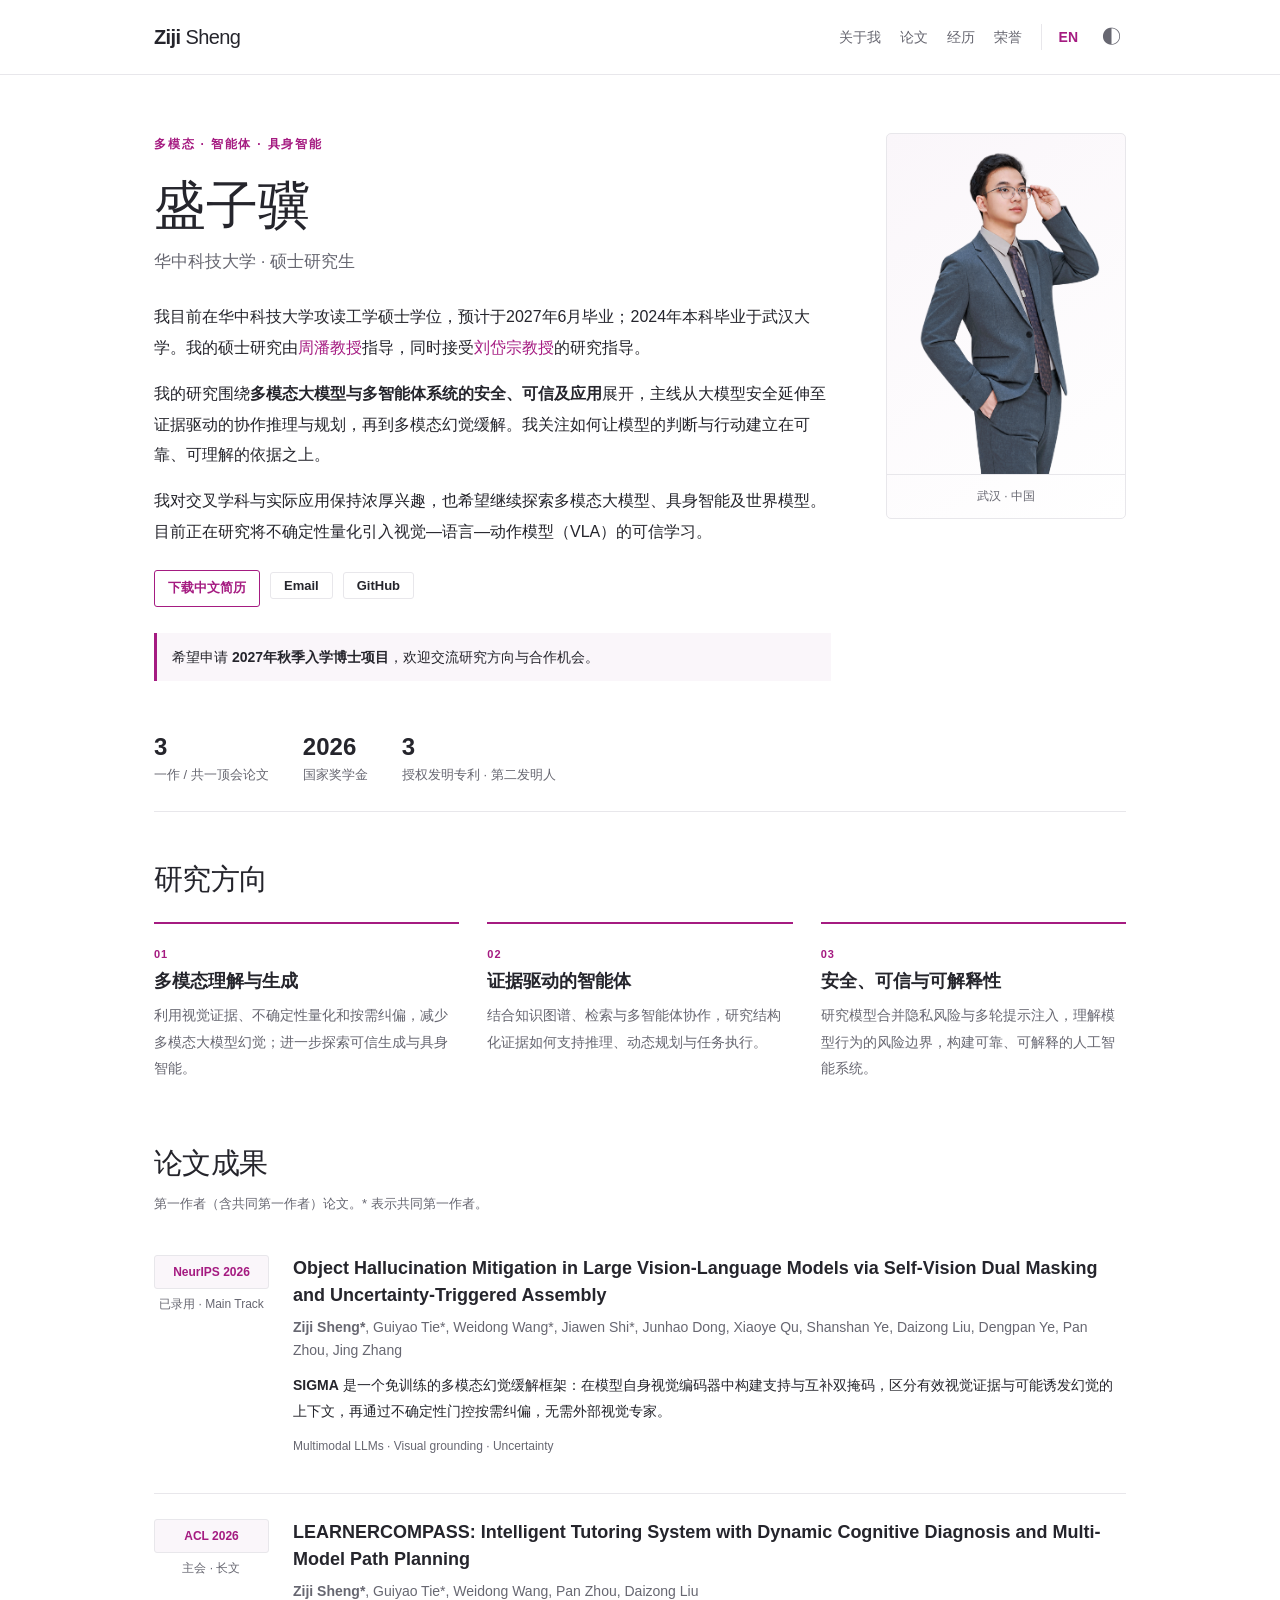
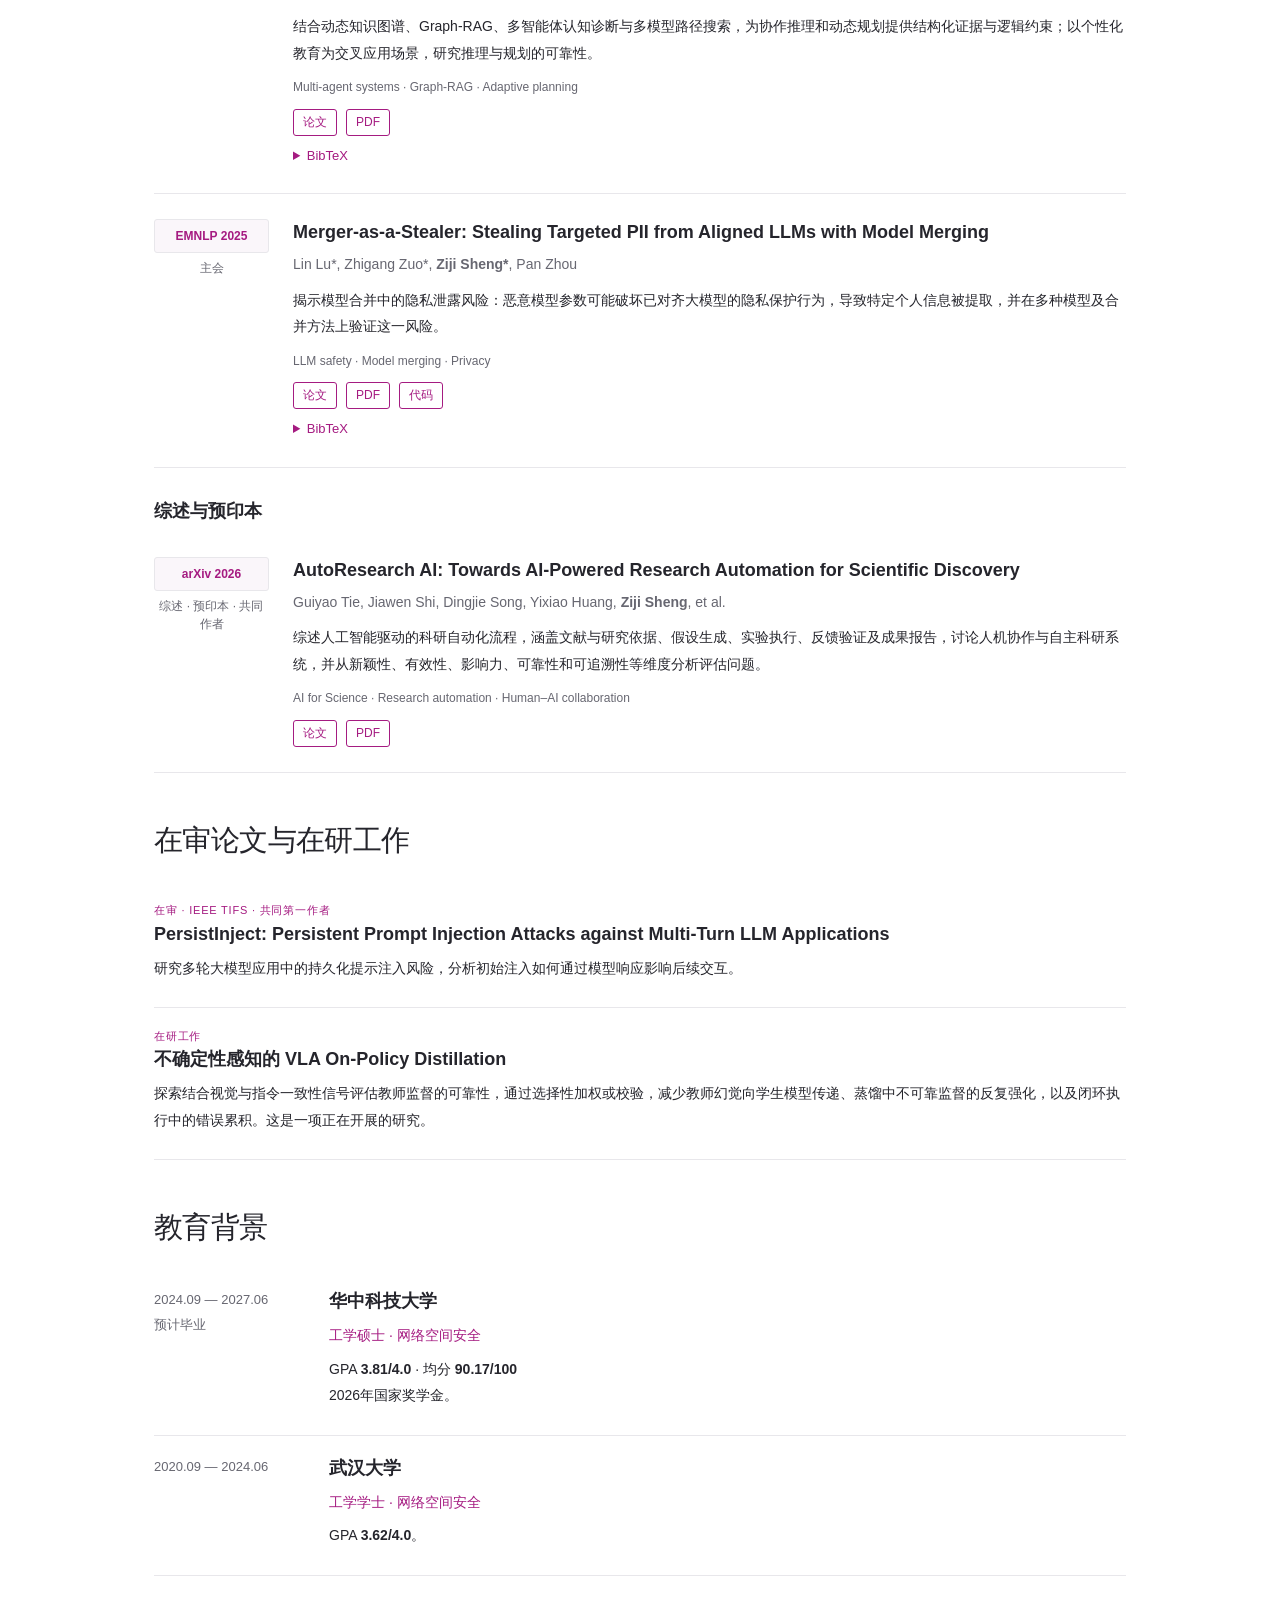
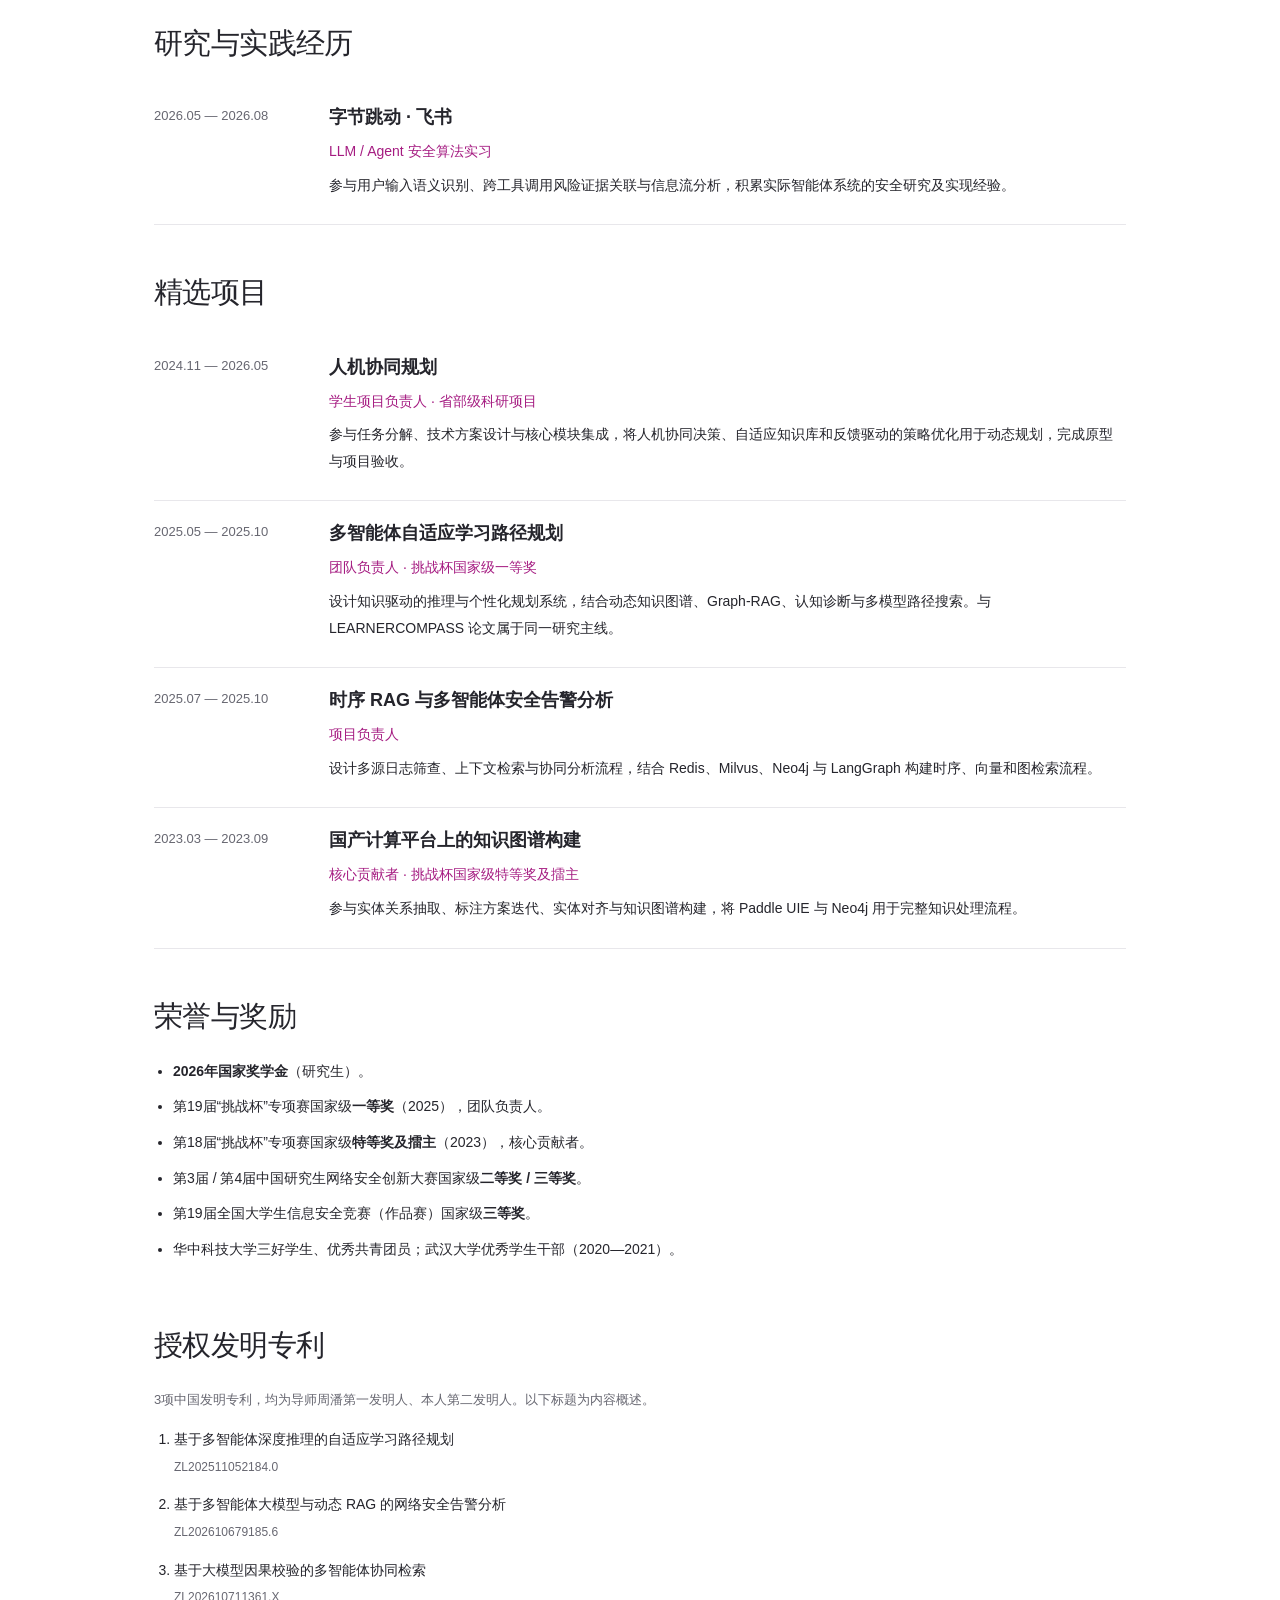
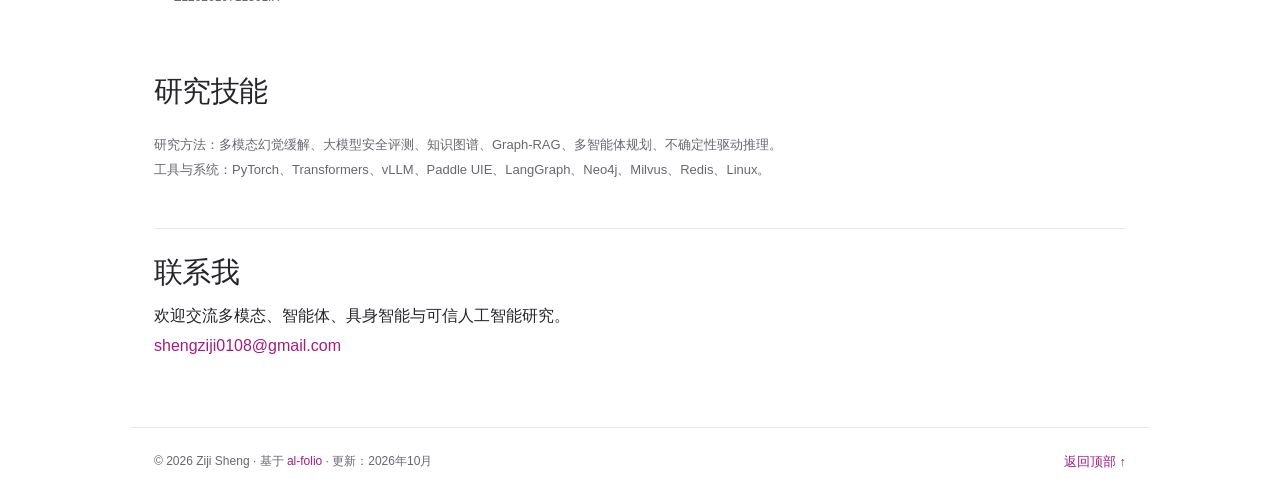
==== zh.html @ ada95ae8 "Publish bilingual academic website with CVs and research portfolio" ====
<!DOCTYPE html>
<html lang="zh-CN"><head><meta charset="utf-8"><meta name="viewport" content="width=device-width,initial-scale=1"><meta name="description" content="Ziji Sheng — multimodal AI, multi-agent systems, trustworthy AI, and embodied intelligence. HUST master’s student seeking Fall 2027 PhD opportunities."><meta name="theme-color" content="#a51b81"><title>盛子骥 | 学术主页</title><link rel="icon" href="favicon.svg" type="image/svg+xml"><link rel="stylesheet" href="site.css"></head><body class="zh"><header><nav aria-label="主导航"><a class="brand" href="#about"><strong>Ziji</strong> Sheng</a><div class="nav-links"><a href="#about">关于我</a><a href="#publications">论文</a><a href="#experience">经历</a><a href="#honors">荣誉</a><a class="language" href="index.html" lang="en">EN</a><button class="theme" type="button" aria-label="切换深浅主题" aria-pressed="false">◐</button></div></nav></header><main><section class="hero" id="about"><div><div class="eyebrow">多模态 · 智能体 · 具身智能</div><h1>盛子骥</h1><div class="subtitle">华中科技大学 · 硕士研究生</div><p>我目前在华中科技大学攻读工学硕士学位，预计于2027年6月毕业；2024年本科毕业于武汉大学。我的硕士研究由<a href="https://scholar.google.com/citations?user=cTpFPJgAAAAJ&amp;hl=en&amp;oi=ao">周潘教授</a>指导，同时接受<a href="https://scholar.google.com/citations?user=lUw7tVIAAAAJ&amp;hl=en&amp;oi=ao">刘岱宗教授</a>的研究指导。</p><p>我的研究围绕<strong>多模态大模型与多智能体系统的安全、可信及应用</strong>展开，主线从大模型安全延伸至证据驱动的协作推理与规划，再到多模态幻觉缓解。我关注如何让模型的判断与行动建立在可靠、可理解的依据之上。</p><p>我对交叉学科与实际应用保持浓厚兴趣，也希望继续探索多模态大模型、具身智能及世界模型。目前正在研究将不确定性量化引入视觉—语言—动作模型（VLA）的可信学习。</p><div class="actions"><a class="button primary" href="Ziji_Sheng_CV_Chinese.pdf" download>下载中文简历</a><a href="mailto:shengziji0108@gmail.com"><span class="button">Email</span></a><a href="https://github.com/sziji"><span class="button">GitHub</span></a></div><div class="availability">希望申请 <strong>2027年秋季入学博士项目</strong>，欢迎交流研究方向与合作机会。</div></div><figure class="portrait"><img src="portrait.png" alt="盛子骥个人照片" width="240" height="330"><figcaption>武汉 · 中国</figcaption></figure></section><div class="facts"><div class="fact"><b>3</b>一作 / 共一顶会论文</div><div class="fact"><b>2026</b>国家奖学金</div><div class="fact"><b>3</b>授权发明专利 · 第二发明人</div></div><section class="section" id="research"><h2>研究方向</h2><div class="research-grid"><article><span class="number">01</span><h3>多模态理解与生成</h3><p>利用视觉证据、不确定性量化和按需纠偏，减少多模态大模型幻觉；进一步探索可信生成与具身智能。</p></article><article><span class="number">02</span><h3>证据驱动的智能体</h3><p>结合知识图谱、检索与多智能体协作，研究结构化证据如何支持推理、动态规划与任务执行。</p></article><article><span class="number">03</span><h3>安全、可信与可解释性</h3><p>研究模型合并隐私风险与多轮提示注入，理解模型行为的风险边界，构建可靠、可解释的人工智能系统。</p></article></div></section><section class="section" id="publications"><h2>论文成果</h2><p class="papers-note">第一作者（含共同第一作者）论文。* 表示共同第一作者。</p><article class="paper"><div class="venue"><strong>NeurIPS 2026</strong><span>已录用 · Main Track</span></div><div><h3>Object Hallucination Mitigation in Large Vision-Language Models via Self-Vision Dual Masking and Uncertainty-Triggered Assembly</h3><p class="authors"><strong>Ziji Sheng*</strong>, Guiyao Tie*, Weidong Wang*, Jiawen Shi*, Junhao Dong, Xiaoye Qu, Shanshan Ye, Daizong Liu, Dengpan Ye, Pan Zhou, Jing Zhang</p><p><strong>SIGMA</strong> 是一个免训练的多模态幻觉缓解框架：在模型自身视觉编码器中构建支持与互补双掩码，区分有效视觉证据与可能诱发幻觉的上下文，再通过不确定性门控按需纠偏，无需外部视觉专家。</p><div class="tags">Multimodal LLMs · Visual grounding · Uncertainty</div><div class="paper-links"></div></div></article><article class="paper"><div class="venue"><strong>ACL 2026</strong><span>主会 · 长文</span></div><div><h3>LEARNERCOMPASS: Intelligent Tutoring System with Dynamic Cognitive Diagnosis and Multi-Model Path Planning</h3><p class="authors"><strong>Ziji Sheng*</strong>, Guiyao Tie*, Weidong Wang, Pan Zhou, Daizong Liu</p><p>结合动态知识图谱、Graph-RAG、多智能体认知诊断与多模型路径搜索，为协作推理和动态规划提供结构化证据与逻辑约束；以个性化教育为交叉应用场景，研究推理与规划的可靠性。</p><div class="tags">Multi-agent systems · Graph-RAG · Adaptive planning</div><div class="paper-links"><a href="https://aclanthology.org/2026.acl-long.408/">论文</a><a href="https://aclanthology.org/2026.acl-long.408.pdf">PDF</a></div><details><summary>BibTeX</summary><pre style="white-space:pre-wrap;overflow-wrap:anywhere">@inproceedings{sheng2026learnercompass,
  title={LEARNERCOMPASS: Intelligent Tutoring System with Dynamic Cognitive Diagnosis and Multi-Model Path Planning},
  author={Sheng, Ziji and Tie, Guiyao and Wang, Weidong and Zhou, Pan and Liu, Daizong},
  booktitle={Proceedings of the 64th Annual Meeting of the Association for Computational Linguistics (Volume 1: Long Papers)},
  pages={9016--9042},
  year={2026},
  url={https://aclanthology.org/2026.acl-long.408/}
}</pre></details></div></article><article class="paper"><div class="venue"><strong>EMNLP 2025</strong><span>主会</span></div><div><h3>Merger-as-a-Stealer: Stealing Targeted PII from Aligned LLMs with Model Merging</h3><p class="authors">Lin Lu*, Zhigang Zuo*, <strong>Ziji Sheng*</strong>, Pan Zhou</p><p>揭示模型合并中的隐私泄露风险：恶意模型参数可能破坏已对齐大模型的隐私保护行为，导致特定个人信息被提取，并在多种模型及合并方法上验证这一风险。</p><div class="tags">LLM safety · Model merging · Privacy</div><div class="paper-links"><a href="https://aclanthology.org/2025.emnlp-main.295/">论文</a><a href="https://aclanthology.org/2025.emnlp-main.295.pdf">PDF</a><a href="https://github.com/sziji/Merger-as-a-Stealer">代码</a></div><details><summary>BibTeX</summary><pre style="white-space:pre-wrap;overflow-wrap:anywhere">@inproceedings{lu2025merger,
  title={Merger-as-a-Stealer: Stealing Targeted PII from Aligned LLMs with Model Merging},
  author={Lu, Lin and Zuo, Zhigang and Sheng, Ziji and Zhou, Pan},
  booktitle={Proceedings of the 2025 Conference on Empirical Methods in Natural Language Processing},
  pages={5806--5825},
  year={2025},
  url={https://aclanthology.org/2025.emnlp-main.295/}
}</pre></details></div></article><h3 style="margin-top:30px">综述与预印本</h3><article class="paper"><div class="venue"><strong>arXiv 2026</strong><span>综述 · 预印本 · 共同作者</span></div><div><h3>AutoResearch AI: Towards AI-Powered Research Automation for Scientific Discovery</h3><p class="authors">Guiyao Tie, Jiawen Shi, Dingjie Song, Yixiao Huang, <strong>Ziji Sheng</strong>, et al.</p><p>综述人工智能驱动的科研自动化流程，涵盖文献与研究依据、假设生成、实验执行、反馈验证及成果报告，讨论人机协作与自主科研系统，并从新颖性、有效性、影响力、可靠性和可追溯性等维度分析评估问题。</p><div class="tags">AI for Science · Research automation · Human–AI collaboration</div><div class="paper-links"><a href="https://arxiv.org/abs/2605.23204">论文</a><a href="https://arxiv.org/pdf/2605.23204">PDF</a></div></div></article></section><section class="section" id="ongoing"><h2>在审论文与在研工作</h2><article class="work"><div class="status">在审 · IEEE TIFS · 共同第一作者</div><h3>PersistInject: Persistent Prompt Injection Attacks against Multi-Turn LLM Applications</h3><p>研究多轮大模型应用中的持久化提示注入风险，分析初始注入如何通过模型响应影响后续交互。</p></article><article class="work"><div class="status">在研工作</div><h3>不确定性感知的 VLA On-Policy Distillation</h3><p>探索结合视觉与指令一致性信号评估教师监督的可靠性，通过选择性加权或校验，减少教师幻觉向学生模型传递、蒸馏中不可靠监督的反复强化，以及闭环执行中的错误累积。这是一项正在开展的研究。</p></article></section><section class="section" id="education"><h2>教育背景</h2><article class="row"><div class="date">2024.09 — 2027.06<br>预计毕业</div><div><h3>华中科技大学</h3><p class="role">工学硕士 · 网络空间安全</p><p>GPA <strong>3.81/4.0</strong> · 均分 <strong>90.17/100</strong><br>2026年国家奖学金。</p></div></article><article class="row"><div class="date">2020.09 — 2024.06</div><div><h3>武汉大学</h3><p class="role">工学学士 · 网络空间安全</p><p>GPA <strong>3.62/4.0</strong>。</p></div></article></section><section class="section" id="experience"><h2>研究与实践经历</h2><article class="row"><div class="date">2026.05 — 2026.08</div><div><h3>字节跳动 · 飞书</h3><p class="role">LLM / Agent 安全算法实习</p><p>参与用户输入语义识别、跨工具调用风险证据关联与信息流分析，积累实际智能体系统的安全研究及实现经验。</p></div></article></section><section class="section" id="projects"><h2>精选项目</h2><article class="row"><div class="date">2024.11 — 2026.05</div><div><h3>人机协同规划</h3><p class="role">学生项目负责人 · 省部级科研项目</p><p>参与任务分解、技术方案设计与核心模块集成，将人机协同决策、自适应知识库和反馈驱动的策略优化用于动态规划，完成原型与项目验收。</p></div></article><article class="row"><div class="date">2025.05 — 2025.10</div><div><h3>多智能体自适应学习路径规划</h3><p class="role">团队负责人 · 挑战杯国家级一等奖</p><p>设计知识驱动的推理与个性化规划系统，结合动态知识图谱、Graph-RAG、认知诊断与多模型路径搜索。与 LEARNERCOMPASS 论文属于同一研究主线。</p></div></article><article class="row"><div class="date">2025.07 — 2025.10</div><div><h3>时序 RAG 与多智能体安全告警分析</h3><p class="role">项目负责人</p><p>设计多源日志筛查、上下文检索与协同分析流程，结合 Redis、Milvus、Neo4j 与 LangGraph 构建时序、向量和图检索流程。</p></div></article><article class="row"><div class="date">2023.03 — 2023.09</div><div><h3>国产计算平台上的知识图谱构建</h3><p class="role">核心贡献者 · 挑战杯国家级特等奖及擂主</p><p>参与实体关系抽取、标注方案迭代、实体对齐与知识图谱构建，将 Paddle UIE 与 Neo4j 用于完整知识处理流程。</p></div></article></section><section class="section" id="honors"><h2>荣誉与奖励</h2><ul class="honors"><li><strong>2026年国家奖学金</strong>（研究生）。</li><li>第19届“挑战杯”专项赛国家级<strong>一等奖</strong>（2025），团队负责人。</li><li>第18届“挑战杯”专项赛国家级<strong>特等奖及擂主</strong>（2023），核心贡献者。</li><li>第3届 / 第4届中国研究生网络安全创新大赛国家级<strong>二等奖 / 三等奖</strong>。</li><li>第19届全国大学生信息安全竞赛（作品赛）国家级<strong>三等奖</strong>。</li><li>华中科技大学三好学生、优秀共青团员；武汉大学优秀学生干部（2020—2021）。</li></ul></section><section class="section" id="patents"><h2>授权发明专利</h2><p class="small">3项中国发明专利，均为导师周潘第一发明人、本人第二发明人。以下标题为内容概述。</p><ol class="patents"><li>基于多智能体深度推理的自适应学习路径规划<br><code>ZL202511052184.0</code></li><li>基于多智能体大模型与动态 RAG 的网络安全告警分析<br><code>ZL202610679185.6</code></li><li>基于大模型因果校验的多智能体协同检索<br><code>ZL202610711361.X</code></li></ol></section><section class="section" id="skills"><h2>研究技能</h2><p class="small">研究方法：多模态幻觉缓解、大模型安全评测、知识图谱、Graph-RAG、多智能体规划、不确定性驱动推理。<br>工具与系统：PyTorch、Transformers、vLLM、Paddle UIE、LangGraph、Neo4j、Milvus、Redis、Linux。</p></section><section class="contact-box" id="contact"><h2>联系我</h2><p>欢迎交流多模态、智能体、具身智能与可信人工智能研究。<br><a href="mailto:shengziji0108@gmail.com">shengziji0108@gmail.com</a></p></section></main><footer><span>© 2026 Ziji Sheng · 基于 <a href="https://github.com/alshedivat/al-folio">al-folio</a> · 更新：2026年10月</span><a class="backtop" href="#about">返回顶部 ↑</a></footer><script src="site.js"></script></body></html>
---- site.css ----
:root{--bg:#fff;--ink:#25252c;--muted:#676771;--line:#e8e7eb;--accent:#a51b81;--soft:#faf6fa;--max:1020px;color-scheme:light}*{box-sizing:border-box}html{scroll-behavior:smooth;scroll-padding-top:92px}body{margin:0;background:var(--bg);color:var(--ink);font:16px/1.72 -apple-system,BlinkMacSystemFont,"Segoe UI","Noto Sans",Arial,"PingFang SC","Microsoft YaHei",sans-serif}a{color:var(--accent);text-decoration:none}a:hover{text-decoration:underline}a:focus-visible,button:focus-visible,summary:focus-visible{outline:3px solid var(--accent);outline-offset:5px}header{position:sticky;top:0;z-index:10;background:var(--bg);border-bottom:1px solid var(--line)}nav{max-width:var(--max);margin:auto;display:flex;align-items:center;justify-content:space-between;gap:22px;padding:17px 24px}.brand{font-size:20px;color:var(--ink);letter-spacing:-.6px}.brand strong{font-weight:750}.nav-links{display:flex;align-items:center;gap:19px;font-size:14px}.nav-links a{color:var(--muted)}.nav-links .language{color:var(--accent);font-weight:650;border-left:1px solid var(--line);padding-left:17px}button{border:0;background:none;color:var(--muted);font:inherit;cursor:pointer;padding:2px 5px}.theme{font-size:19px}main{max-width:var(--max);margin:auto;padding:58px 24px 50px}h1,h2,h3,p{margin-top:0}h1{font-size:52px;line-height:1.12;font-weight:350;letter-spacing:-2px;margin-bottom:12px}h1 strong{font-weight:750}h2{font-size:29px;line-height:1.25;letter-spacing:-.6px;font-weight:500;margin-bottom:24px}h3{font-size:18px;line-height:1.5;font-weight:650;margin-bottom:7px}.hero{display:grid;grid-template-columns:minmax(0,1fr) 240px;gap:55px;align-items:start}.eyebrow{font-size:12px;letter-spacing:1.8px;text-transform:uppercase;color:var(--accent);font-weight:700;margin-bottom:20px}.subtitle{font-size:17px;color:var(--muted);margin-bottom:24px}.hero p{margin-bottom:16px}.portrait{margin:0;text-align:center;background:linear-gradient(145deg,var(--soft),var(--bg));border:1px solid var(--line);border-radius:5px;padding:10px 0 0;overflow:hidden}.portrait img{display:block;width:100%;height:330px;object-fit:contain;object-position:center bottom}.portrait figcaption{font-size:12px;color:var(--muted);padding:10px 12px;border-top:1px solid var(--line)}.actions{display:flex;gap:10px;flex-wrap:wrap;margin:23px 0}.button{border:1px solid var(--line);padding:5px 13px;border-radius:3px;font-size:13px;font-weight:600;color:var(--ink)}.button.primary{color:var(--accent);border-color:var(--accent)}.availability{border-left:3px solid var(--accent);background:var(--soft);padding:11px 15px;font-size:14px;margin:26px 0 0}.facts{display:flex;gap:34px;padding:24px 0;border-bottom:1px solid var(--line);margin:26px 0 0}.fact{font-size:13px;color:var(--muted)}.fact b{display:block;color:var(--ink);font-size:24px;font-weight:600;line-height:1.3}.section{padding-top:49px}.research-grid{display:grid;grid-template-columns:repeat(3,1fr);gap:28px}.research-grid article{border-top:2px solid var(--accent);padding-top:14px}.research-grid p{font-size:14px;color:var(--muted)}.number{font-size:11px;font-weight:700;color:var(--accent);letter-spacing:1px}.papers-note{font-size:13px;color:var(--muted);margin-top:-13px}.paper{display:grid;grid-template-columns:115px minmax(0,1fr);gap:24px;padding:25px 0;border-bottom:1px solid var(--line)}.venue{font-size:12px;line-height:1.5}.venue strong{display:block;background:var(--soft);color:var(--accent);border:1px solid var(--line);border-radius:3px;padding:7px 8px;text-align:center;margin-bottom:6px}.venue span{display:block;color:var(--muted);text-align:center}.authors{font-size:13px;color:var(--muted);line-height:1.65;margin-bottom:8px}.paper p{font-size:14px;margin-bottom:10px}.paper h3{font-size:18px}.paper-links{display:flex;gap:9px;flex-wrap:wrap}.paper-links a{font-size:12px;padding:1px 9px;border:1px solid var(--accent);border-radius:3px}.tags{color:var(--muted);font-size:12px;margin-bottom:10px}details{margin-top:8px;font-size:13px;color:var(--muted)}summary{cursor:pointer;color:var(--accent)}.work{padding:18px 0;border-bottom:1px solid var(--line)}.work p{font-size:14px;margin-bottom:7px}.status{font-size:11px;text-transform:uppercase;letter-spacing:.8px;color:var(--accent)}.row{display:grid;grid-template-columns:150px minmax(0,1fr);gap:25px;padding:19px 0;border-bottom:1px solid var(--line)}.date{font-size:13px;color:var(--muted)}.row p{font-size:14px;margin-bottom:7px}.role{color:var(--accent);font-size:13px}.honors{padding-left:19px}.honors li{margin:9px 0;font-size:14px}.patents{font-size:14px;padding-left:20px}.patents li{margin:12px 0}.patents code{font-family:inherit;color:var(--muted);font-size:12px}.small{color:var(--muted);font-size:13px}.contact-box{border-top:1px solid var(--line);padding-top:25px;margin-top:46px}.contact-box h2{margin-bottom:10px}footer{max-width:var(--max);margin:auto;padding:22px 24px;border-top:1px solid var(--line);color:var(--muted);font-size:12px;display:flex;justify-content:space-between;gap:20px}.dark{--bg:#1a1b20;--ink:#e9e9ee;--muted:#b0afb9;--line:#36343e;--accent:#e486d0;--soft:#27212b;color-scheme:dark}.backtop{font-size:13px}.zh h1{letter-spacing:0}.zh{line-height:1.9}@media(max-width:760px){nav{padding:13px 18px;flex-wrap:wrap;gap:8px}.nav-links{gap:14px;flex-wrap:wrap;font-size:12px}.brand{font-size:18px}main{padding:36px 20px}.hero{grid-template-columns:1fr;gap:20px}.portrait{width:190px;grid-row:2;margin:auto}.portrait img{height:260px}h1{font-size:42px}.facts{gap:20px;flex-wrap:wrap}.research-grid{grid-template-columns:1fr;gap:12px}.research-grid article{padding-top:10px}.paper{grid-template-columns:80px 1fr;gap:15px}.paper h3{font-size:16px}.row{grid-template-columns:1fr;gap:4px}h2{font-size:26px}.section{padding-top:38px}footer{flex-direction:column;gap:5px}}@media(prefers-reduced-motion:reduce){html{scroll-behavior:auto}}@media print{header,.actions,.theme,.backtop{display:none}main{padding:0}.section{break-inside:avoid}.portrait img{height:220px}body{font-size:11px}a{color:inherit}.facts{margin-top:12px}}
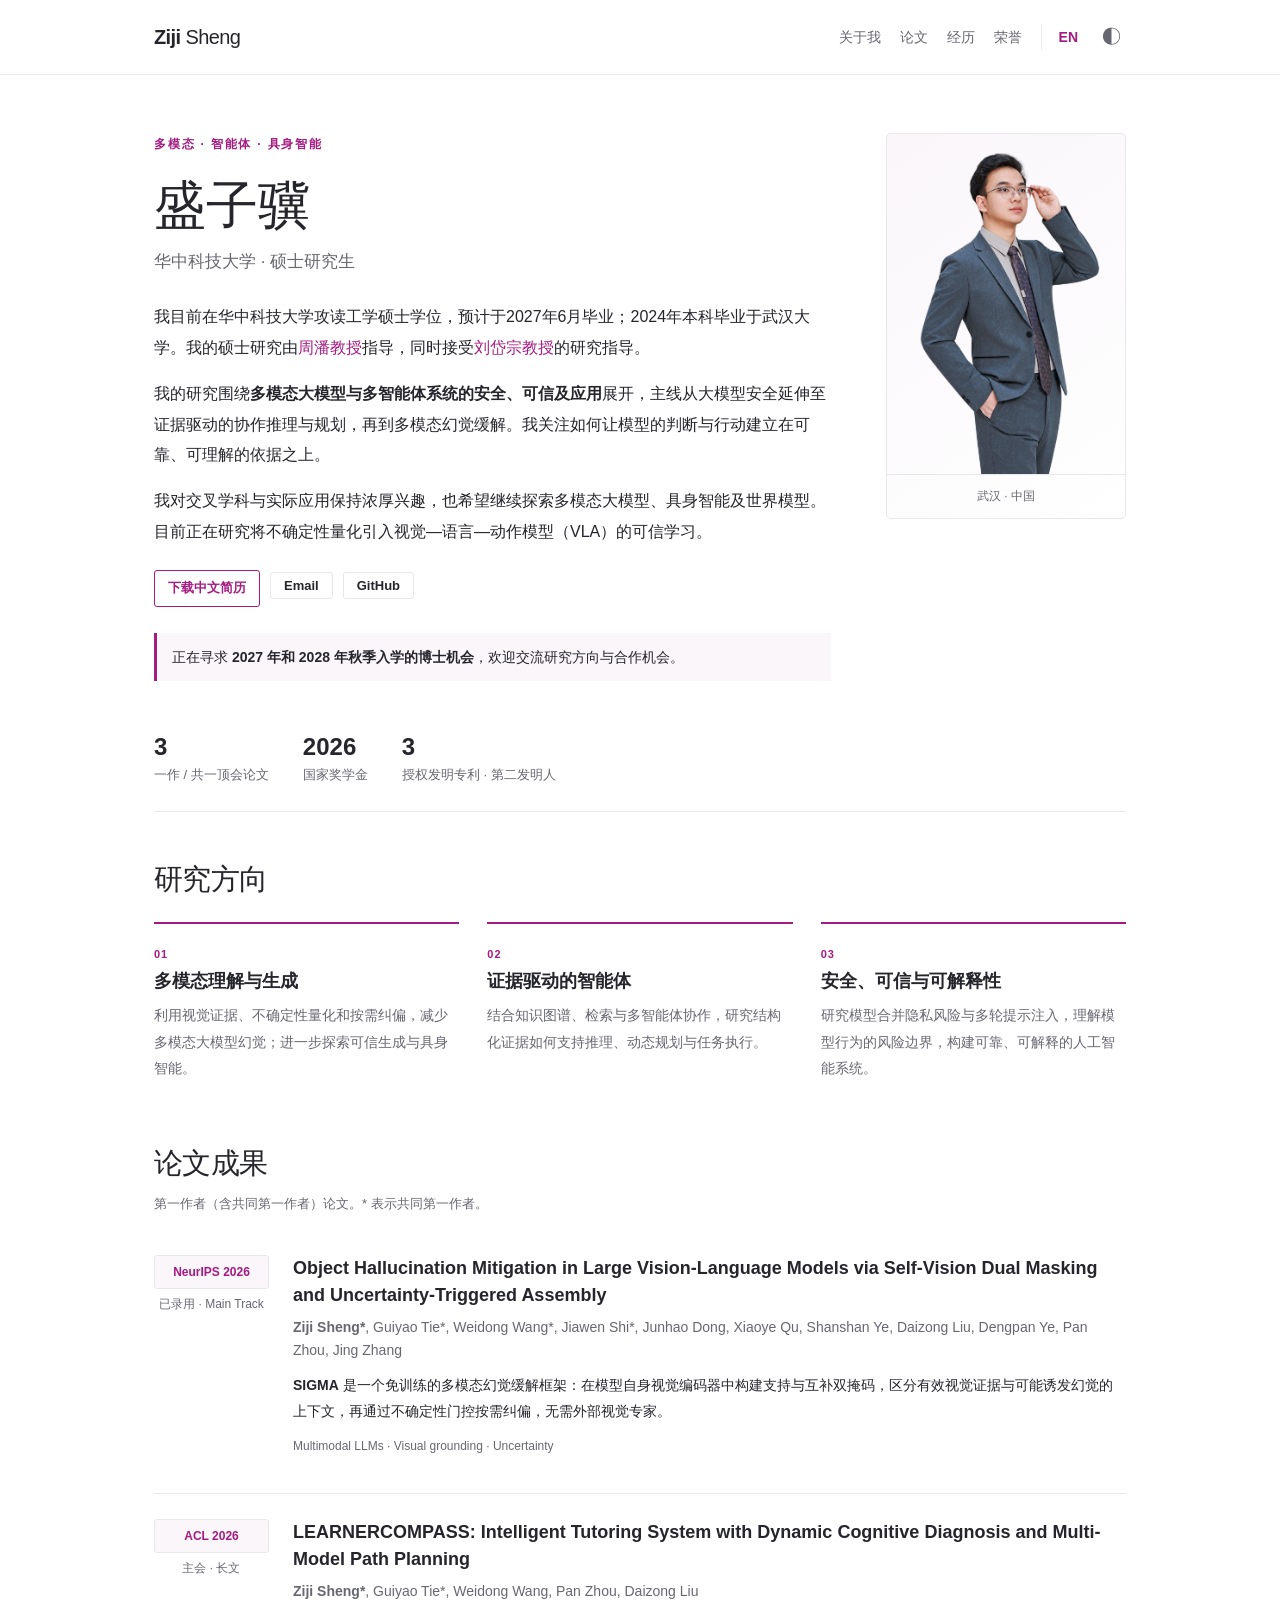
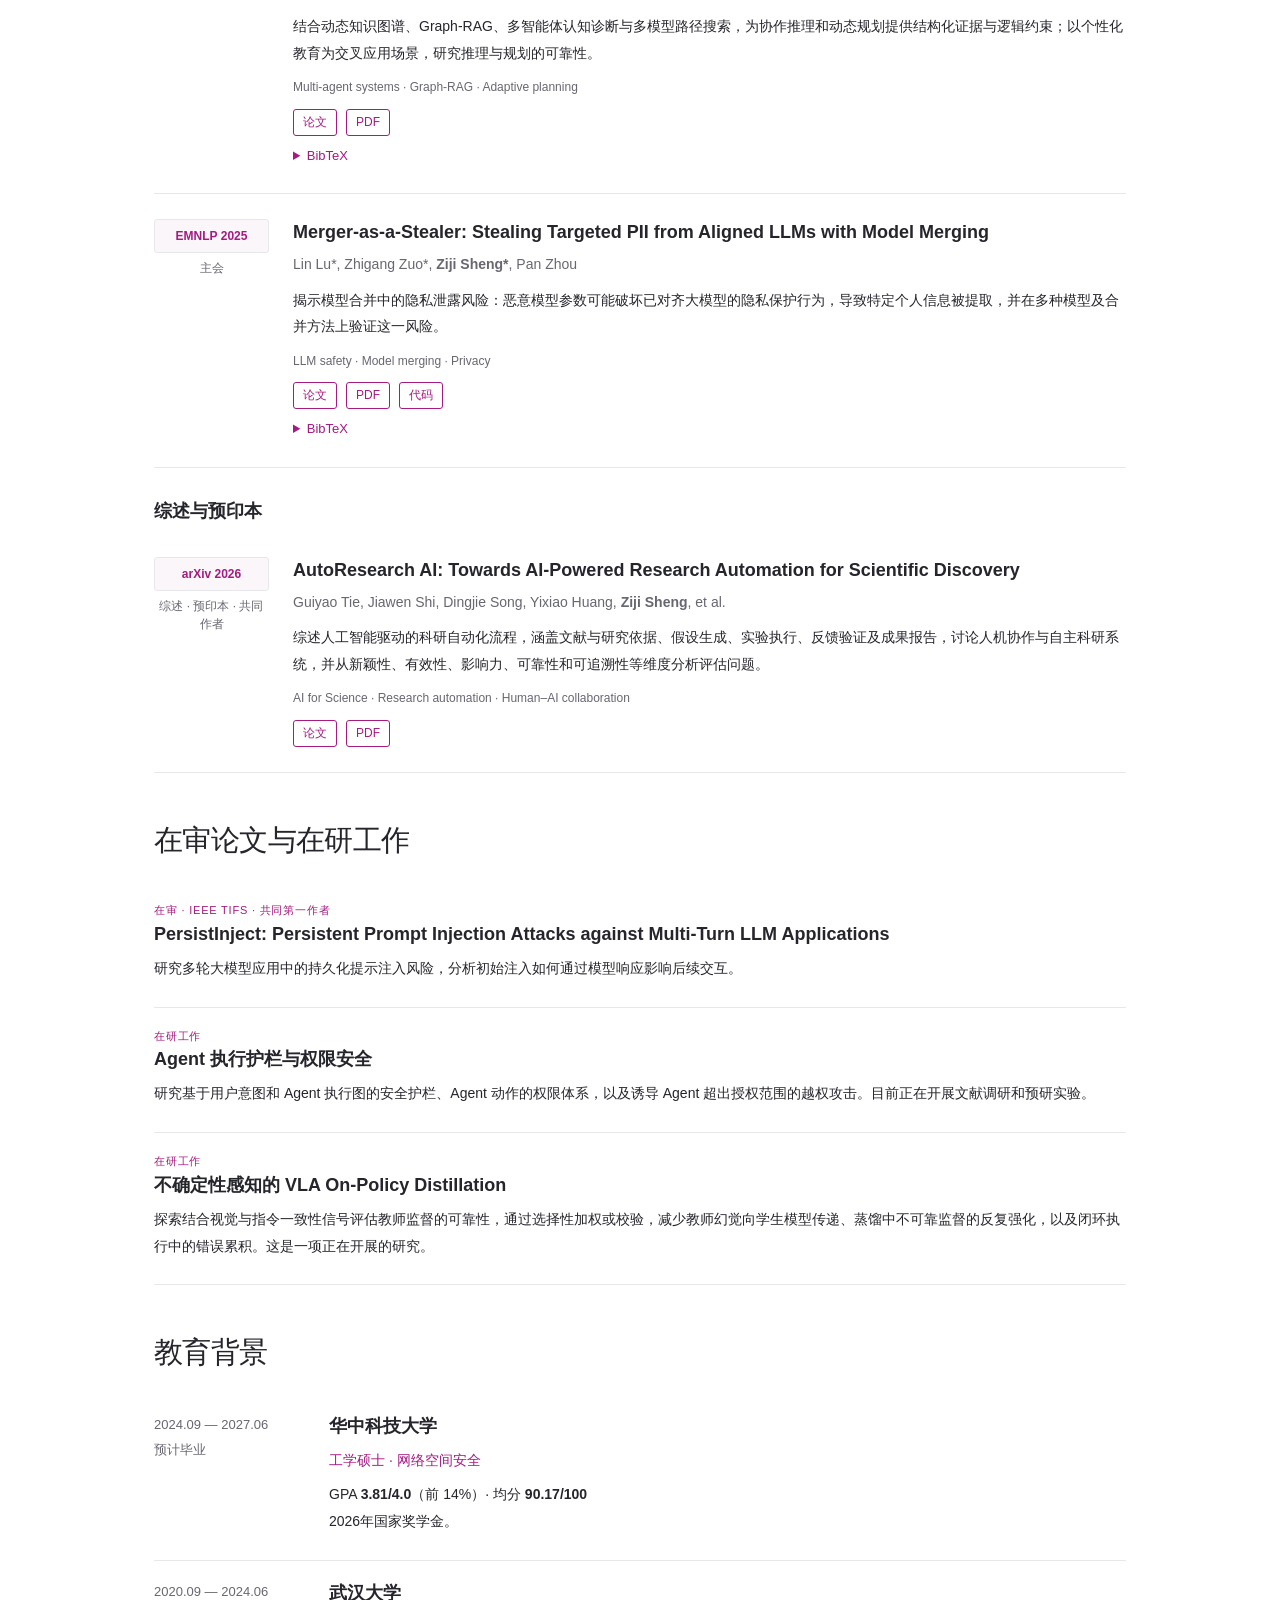
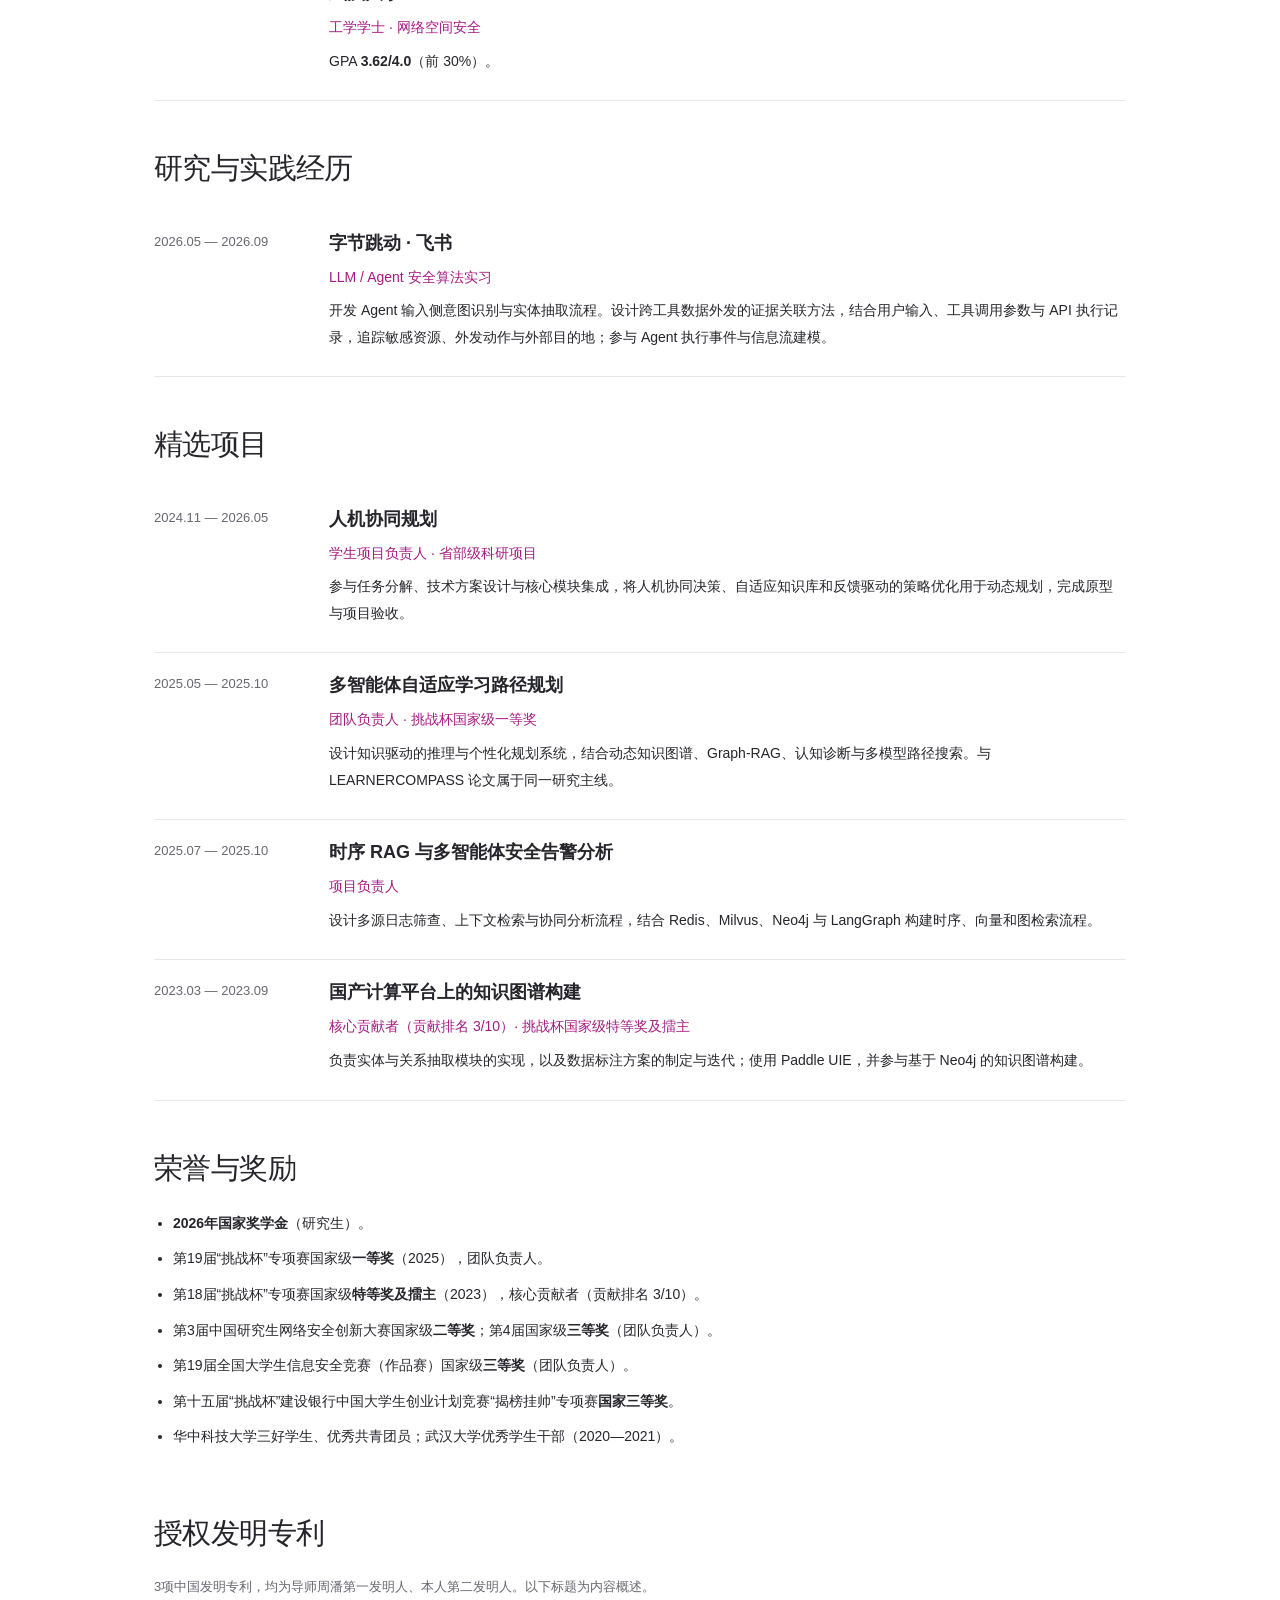
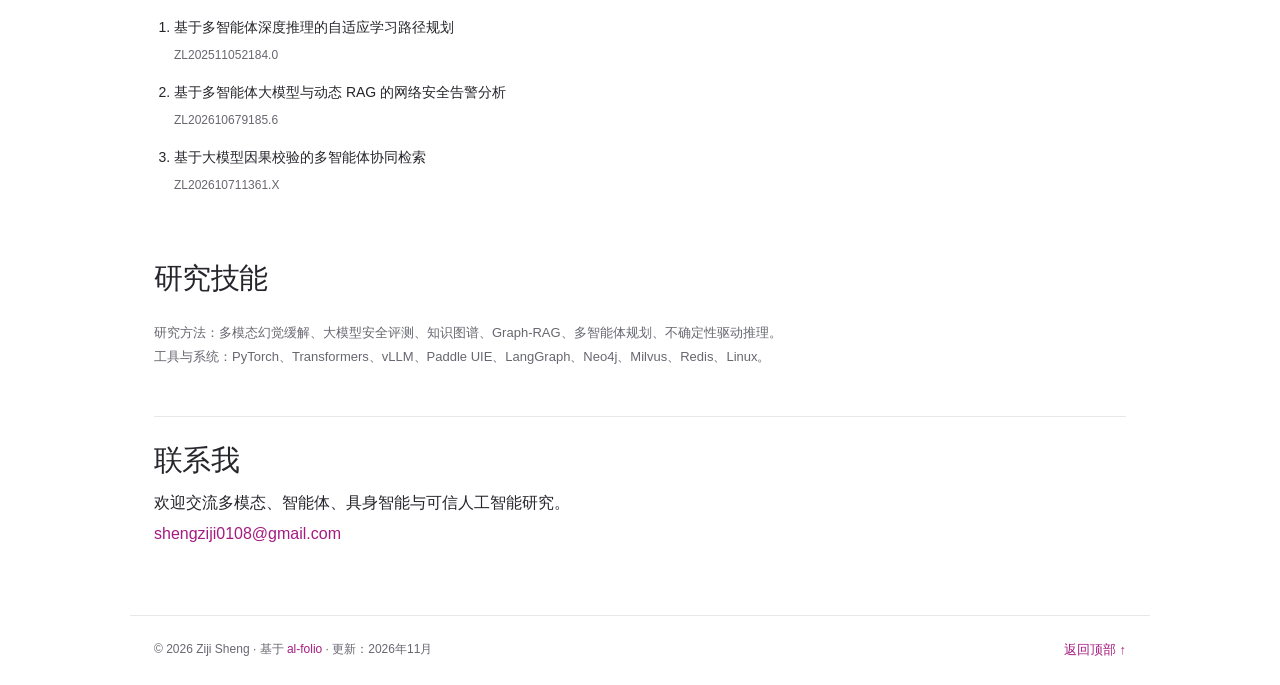
==== commit f48b1540: "Update academic homepage and bilingual CVs" ====
--- a/zh.html
+++ b/zh.html
@@ -1,5 +1,5 @@
 <!DOCTYPE html>
-<html lang="zh-CN"><head><meta charset="utf-8"><meta name="viewport" content="width=device-width,initial-scale=1"><meta name="description" content="Ziji Sheng — multimodal AI, multi-agent systems, trustworthy AI, and embodied intelligence. HUST master’s student seeking Fall 2027 PhD opportunities."><meta name="theme-color" content="#a51b81"><title>盛子骥 | 学术主页</title><link rel="icon" href="favicon.svg" type="image/svg+xml"><link rel="stylesheet" href="site.css"></head><body class="zh"><header><nav aria-label="主导航"><a class="brand" href="#about"><strong>Ziji</strong> Sheng</a><div class="nav-links"><a href="#about">关于我</a><a href="#publications">论文</a><a href="#experience">经历</a><a href="#honors">荣誉</a><a class="language" href="index.html" lang="en">EN</a><button class="theme" type="button" aria-label="切换深浅主题" aria-pressed="false">◐</button></div></nav></header><main><section class="hero" id="about"><div><div class="eyebrow">多模态 · 智能体 · 具身智能</div><h1>盛子骥</h1><div class="subtitle">华中科技大学 · 硕士研究生</div><p>我目前在华中科技大学攻读工学硕士学位，预计于2027年6月毕业；2024年本科毕业于武汉大学。我的硕士研究由<a href="https://scholar.google.com/citations?user=cTpFPJgAAAAJ&amp;hl=en&amp;oi=ao">周潘教授</a>指导，同时接受<a href="https://scholar.google.com/citations?user=lUw7tVIAAAAJ&amp;hl=en&amp;oi=ao">刘岱宗教授</a>的研究指导。</p><p>我的研究围绕<strong>多模态大模型与多智能体系统的安全、可信及应用</strong>展开，主线从大模型安全延伸至证据驱动的协作推理与规划，再到多模态幻觉缓解。我关注如何让模型的判断与行动建立在可靠、可理解的依据之上。</p><p>我对交叉学科与实际应用保持浓厚兴趣，也希望继续探索多模态大模型、具身智能及世界模型。目前正在研究将不确定性量化引入视觉—语言—动作模型（VLA）的可信学习。</p><div class="actions"><a class="button primary" href="Ziji_Sheng_CV_Chinese.pdf" download>下载中文简历</a><a href="mailto:shengziji0108@gmail.com"><span class="button">Email</span></a><a href="https://github.com/sziji"><span class="button">GitHub</span></a></div><div class="availability">希望申请 <strong>2027年秋季入学博士项目</strong>，欢迎交流研究方向与合作机会。</div></div><figure class="portrait"><img src="portrait.png" alt="盛子骥个人照片" width="240" height="330"><figcaption>武汉 · 中国</figcaption></figure></section><div class="facts"><div class="fact"><b>3</b>一作 / 共一顶会论文</div><div class="fact"><b>2026</b>国家奖学金</div><div class="fact"><b>3</b>授权发明专利 · 第二发明人</div></div><section class="section" id="research"><h2>研究方向</h2><div class="research-grid"><article><span class="number">01</span><h3>多模态理解与生成</h3><p>利用视觉证据、不确定性量化和按需纠偏，减少多模态大模型幻觉；进一步探索可信生成与具身智能。</p></article><article><span class="number">02</span><h3>证据驱动的智能体</h3><p>结合知识图谱、检索与多智能体协作，研究结构化证据如何支持推理、动态规划与任务执行。</p></article><article><span class="number">03</span><h3>安全、可信与可解释性</h3><p>研究模型合并隐私风险与多轮提示注入，理解模型行为的风险边界，构建可靠、可解释的人工智能系统。</p></article></div></section><section class="section" id="publications"><h2>论文成果</h2><p class="papers-note">第一作者（含共同第一作者）论文。* 表示共同第一作者。</p><article class="paper"><div class="venue"><strong>NeurIPS 2026</strong><span>已录用 · Main Track</span></div><div><h3>Object Hallucination Mitigation in Large Vision-Language Models via Self-Vision Dual Masking and Uncertainty-Triggered Assembly</h3><p class="authors"><strong>Ziji Sheng*</strong>, Guiyao Tie*, Weidong Wang*, Jiawen Shi*, Junhao Dong, Xiaoye Qu, Shanshan Ye, Daizong Liu, Dengpan Ye, Pan Zhou, Jing Zhang</p><p><strong>SIGMA</strong> 是一个免训练的多模态幻觉缓解框架：在模型自身视觉编码器中构建支持与互补双掩码，区分有效视觉证据与可能诱发幻觉的上下文，再通过不确定性门控按需纠偏，无需外部视觉专家。</p><div class="tags">Multimodal LLMs · Visual grounding · Uncertainty</div><div class="paper-links"></div></div></article><article class="paper"><div class="venue"><strong>ACL 2026</strong><span>主会 · 长文</span></div><div><h3>LEARNERCOMPASS: Intelligent Tutoring System with Dynamic Cognitive Diagnosis and Multi-Model Path Planning</h3><p class="authors"><strong>Ziji Sheng*</strong>, Guiyao Tie*, Weidong Wang, Pan Zhou, Daizong Liu</p><p>结合动态知识图谱、Graph-RAG、多智能体认知诊断与多模型路径搜索，为协作推理和动态规划提供结构化证据与逻辑约束；以个性化教育为交叉应用场景，研究推理与规划的可靠性。</p><div class="tags">Multi-agent systems · Graph-RAG · Adaptive planning</div><div class="paper-links"><a href="https://aclanthology.org/2026.acl-long.408/">论文</a><a href="https://aclanthology.org/2026.acl-long.408.pdf">PDF</a></div><details><summary>BibTeX</summary><pre style="white-space:pre-wrap;overflow-wrap:anywhere">@inproceedings{sheng2026learnercompass,
+<html lang="zh-CN"><head><meta charset="utf-8"><meta name="viewport" content="width=device-width,initial-scale=1"><meta name="description" content="盛子骥，华中科技大学硕士生，研究大模型与智能体安全、知识图谱和多模态可靠性，寻求 2027 年及 2028 年秋季入学的博士机会。"><meta name="theme-color" content="#a51b81"><title>盛子骥 | 学术主页</title><link rel="icon" href="favicon.svg" type="image/svg+xml"><link rel="stylesheet" href="site.css"></head><body class="zh"><header><nav aria-label="主导航"><a class="brand" href="#about"><strong>Ziji</strong> Sheng</a><div class="nav-links"><a href="#about">关于我</a><a href="#publications">论文</a><a href="#experience">经历</a><a href="#honors">荣誉</a><a class="language" href="index.html" lang="en">EN</a><button class="theme" type="button" aria-label="切换深浅主题" aria-pressed="false">◐</button></div></nav></header><main><section class="hero" id="about"><div><div class="eyebrow">多模态 · 智能体 · 具身智能</div><h1>盛子骥</h1><div class="subtitle">华中科技大学 · 硕士研究生</div><p>我目前在华中科技大学攻读工学硕士学位，预计于2027年6月毕业；2024年本科毕业于武汉大学。我的硕士研究由<a href="https://scholar.google.com/citations?user=cTpFPJgAAAAJ&amp;hl=en&amp;oi=ao">周潘教授</a>指导，同时接受<a href="https://scholar.google.com/citations?user=lUw7tVIAAAAJ&amp;hl=en&amp;oi=ao">刘岱宗教授</a>的研究指导。</p><p>我的研究围绕<strong>多模态大模型与多智能体系统的安全、可信及应用</strong>展开，主线从大模型安全延伸至证据驱动的协作推理与规划，再到多模态幻觉缓解。我关注如何让模型的判断与行动建立在可靠、可理解的依据之上。</p><p>我对交叉学科与实际应用保持浓厚兴趣，也希望继续探索多模态大模型、具身智能及世界模型。目前正在研究将不确定性量化引入视觉—语言—动作模型（VLA）的可信学习。</p><div class="actions"><a class="button primary" href="Ziji_Sheng_CV_Chinese.pdf?v=20261109" download="Ziji_Sheng_CV_Chinese.pdf">下载中文简历</a><a href="mailto:shengziji0108@gmail.com"><span class="button">Email</span></a><a href="https://github.com/sziji"><span class="button">GitHub</span></a></div><div class="availability">正在寻求 <strong>2027 年和 2028 年秋季入学的博士机会</strong>，欢迎交流研究方向与合作机会。</div></div><figure class="portrait"><img src="portrait.png" alt="盛子骥个人照片" width="240" height="330"><figcaption>武汉 · 中国</figcaption></figure></section><div class="facts"><div class="fact"><b>3</b>一作 / 共一顶会论文</div><div class="fact"><b>2026</b>国家奖学金</div><div class="fact"><b>3</b>授权发明专利 · 第二发明人</div></div><section class="section" id="research"><h2>研究方向</h2><div class="research-grid"><article><span class="number">01</span><h3>多模态理解与生成</h3><p>利用视觉证据、不确定性量化和按需纠偏，减少多模态大模型幻觉；进一步探索可信生成与具身智能。</p></article><article><span class="number">02</span><h3>证据驱动的智能体</h3><p>结合知识图谱、检索与多智能体协作，研究结构化证据如何支持推理、动态规划与任务执行。</p></article><article><span class="number">03</span><h3>安全、可信与可解释性</h3><p>研究模型合并隐私风险与多轮提示注入，理解模型行为的风险边界，构建可靠、可解释的人工智能系统。</p></article></div></section><section class="section" id="publications"><h2>论文成果</h2><p class="papers-note">第一作者（含共同第一作者）论文。* 表示共同第一作者。</p><article class="paper"><div class="venue"><strong>NeurIPS 2026</strong><span>已录用 · Main Track</span></div><div><h3>Object Hallucination Mitigation in Large Vision-Language Models via Self-Vision Dual Masking and Uncertainty-Triggered Assembly</h3><p class="authors"><strong>Ziji Sheng*</strong>, Guiyao Tie*, Weidong Wang*, Jiawen Shi*, Junhao Dong, Xiaoye Qu, Shanshan Ye, Daizong Liu, Dengpan Ye, Pan Zhou, Jing Zhang</p><p><strong>SIGMA</strong> 是一个免训练的多模态幻觉缓解框架：在模型自身视觉编码器中构建支持与互补双掩码，区分有效视觉证据与可能诱发幻觉的上下文，再通过不确定性门控按需纠偏，无需外部视觉专家。</p><div class="tags">Multimodal LLMs · Visual grounding · Uncertainty</div><div class="paper-links"></div></div></article><article class="paper"><div class="venue"><strong>ACL 2026</strong><span>主会 · 长文</span></div><div><h3>LEARNERCOMPASS: Intelligent Tutoring System with Dynamic Cognitive Diagnosis and Multi-Model Path Planning</h3><p class="authors"><strong>Ziji Sheng*</strong>, Guiyao Tie*, Weidong Wang, Pan Zhou, Daizong Liu</p><p>结合动态知识图谱、Graph-RAG、多智能体认知诊断与多模型路径搜索，为协作推理和动态规划提供结构化证据与逻辑约束；以个性化教育为交叉应用场景，研究推理与规划的可靠性。</p><div class="tags">Multi-agent systems · Graph-RAG · Adaptive planning</div><div class="paper-links"><a href="https://aclanthology.org/2026.acl-long.408/">论文</a><a href="https://aclanthology.org/2026.acl-long.408.pdf">PDF</a></div><details><summary>BibTeX</summary><pre style="white-space:pre-wrap;overflow-wrap:anywhere">@inproceedings{sheng2026learnercompass,
   title={LEARNERCOMPASS: Intelligent Tutoring System with Dynamic Cognitive Diagnosis and Multi-Model Path Planning},
   author={Sheng, Ziji and Tie, Guiyao and Wang, Weidong and Zhou, Pan and Liu, Daizong},
   booktitle={Proceedings of the 64th Annual Meeting of the Association for Computational Linguistics (Volume 1: Long Papers)},
@@ -13,4 +13,4 @@
   pages={5806--5825},
   year={2025},
   url={https://aclanthology.org/2025.emnlp-main.295/}
-}</pre></details></div></article><h3 style="margin-top:30px">综述与预印本</h3><article class="paper"><div class="venue"><strong>arXiv 2026</strong><span>综述 · 预印本 · 共同作者</span></div><div><h3>AutoResearch AI: Towards AI-Powered Research Automation for Scientific Discovery</h3><p class="authors">Guiyao Tie, Jiawen Shi, Dingjie Song, Yixiao Huang, <strong>Ziji Sheng</strong>, et al.</p><p>综述人工智能驱动的科研自动化流程，涵盖文献与研究依据、假设生成、实验执行、反馈验证及成果报告，讨论人机协作与自主科研系统，并从新颖性、有效性、影响力、可靠性和可追溯性等维度分析评估问题。</p><div class="tags">AI for Science · Research automation · Human–AI collaboration</div><div class="paper-links"><a href="https://arxiv.org/abs/2605.23204">论文</a><a href="https://arxiv.org/pdf/2605.23204">PDF</a></div></div></article></section><section class="section" id="ongoing"><h2>在审论文与在研工作</h2><article class="work"><div class="status">在审 · IEEE TIFS · 共同第一作者</div><h3>PersistInject: Persistent Prompt Injection Attacks against Multi-Turn LLM Applications</h3><p>研究多轮大模型应用中的持久化提示注入风险，分析初始注入如何通过模型响应影响后续交互。</p></article><article class="work"><div class="status">在研工作</div><h3>不确定性感知的 VLA On-Policy Distillation</h3><p>探索结合视觉与指令一致性信号评估教师监督的可靠性，通过选择性加权或校验，减少教师幻觉向学生模型传递、蒸馏中不可靠监督的反复强化，以及闭环执行中的错误累积。这是一项正在开展的研究。</p></article></section><section class="section" id="education"><h2>教育背景</h2><article class="row"><div class="date">2024.09 — 2027.06<br>预计毕业</div><div><h3>华中科技大学</h3><p class="role">工学硕士 · 网络空间安全</p><p>GPA <strong>3.81/4.0</strong> · 均分 <strong>90.17/100</strong><br>2026年国家奖学金。</p></div></article><article class="row"><div class="date">2020.09 — 2024.06</div><div><h3>武汉大学</h3><p class="role">工学学士 · 网络空间安全</p><p>GPA <strong>3.62/4.0</strong>。</p></div></article></section><section class="section" id="experience"><h2>研究与实践经历</h2><article class="row"><div class="date">2026.05 — 2026.08</div><div><h3>字节跳动 · 飞书</h3><p class="role">LLM / Agent 安全算法实习</p><p>参与用户输入语义识别、跨工具调用风险证据关联与信息流分析，积累实际智能体系统的安全研究及实现经验。</p></div></article></section><section class="section" id="projects"><h2>精选项目</h2><article class="row"><div class="date">2024.11 — 2026.05</div><div><h3>人机协同规划</h3><p class="role">学生项目负责人 · 省部级科研项目</p><p>参与任务分解、技术方案设计与核心模块集成，将人机协同决策、自适应知识库和反馈驱动的策略优化用于动态规划，完成原型与项目验收。</p></div></article><article class="row"><div class="date">2025.05 — 2025.10</div><div><h3>多智能体自适应学习路径规划</h3><p class="role">团队负责人 · 挑战杯国家级一等奖</p><p>设计知识驱动的推理与个性化规划系统，结合动态知识图谱、Graph-RAG、认知诊断与多模型路径搜索。与 LEARNERCOMPASS 论文属于同一研究主线。</p></div></article><article class="row"><div class="date">2025.07 — 2025.10</div><div><h3>时序 RAG 与多智能体安全告警分析</h3><p class="role">项目负责人</p><p>设计多源日志筛查、上下文检索与协同分析流程，结合 Redis、Milvus、Neo4j 与 LangGraph 构建时序、向量和图检索流程。</p></div></article><article class="row"><div class="date">2023.03 — 2023.09</div><div><h3>国产计算平台上的知识图谱构建</h3><p class="role">核心贡献者 · 挑战杯国家级特等奖及擂主</p><p>参与实体关系抽取、标注方案迭代、实体对齐与知识图谱构建，将 Paddle UIE 与 Neo4j 用于完整知识处理流程。</p></div></article></section><section class="section" id="honors"><h2>荣誉与奖励</h2><ul class="honors"><li><strong>2026年国家奖学金</strong>（研究生）。</li><li>第19届“挑战杯”专项赛国家级<strong>一等奖</strong>（2025），团队负责人。</li><li>第18届“挑战杯”专项赛国家级<strong>特等奖及擂主</strong>（2023），核心贡献者。</li><li>第3届 / 第4届中国研究生网络安全创新大赛国家级<strong>二等奖 / 三等奖</strong>。</li><li>第19届全国大学生信息安全竞赛（作品赛）国家级<strong>三等奖</strong>。</li><li>华中科技大学三好学生、优秀共青团员；武汉大学优秀学生干部（2020—2021）。</li></ul></section><section class="section" id="patents"><h2>授权发明专利</h2><p class="small">3项中国发明专利，均为导师周潘第一发明人、本人第二发明人。以下标题为内容概述。</p><ol class="patents"><li>基于多智能体深度推理的自适应学习路径规划<br><code>ZL202511052184.0</code></li><li>基于多智能体大模型与动态 RAG 的网络安全告警分析<br><code>ZL202610679185.6</code></li><li>基于大模型因果校验的多智能体协同检索<br><code>ZL202610711361.X</code></li></ol></section><section class="section" id="skills"><h2>研究技能</h2><p class="small">研究方法：多模态幻觉缓解、大模型安全评测、知识图谱、Graph-RAG、多智能体规划、不确定性驱动推理。<br>工具与系统：PyTorch、Transformers、vLLM、Paddle UIE、LangGraph、Neo4j、Milvus、Redis、Linux。</p></section><section class="contact-box" id="contact"><h2>联系我</h2><p>欢迎交流多模态、智能体、具身智能与可信人工智能研究。<br><a href="mailto:shengziji0108@gmail.com">shengziji0108@gmail.com</a></p></section></main><footer><span>© 2026 Ziji Sheng · 基于 <a href="https://github.com/alshedivat/al-folio">al-folio</a> · 更新：2026年10月</span><a class="backtop" href="#about">返回顶部 ↑</a></footer><script src="site.js"></script></body></html>+}</pre></details></div></article><h3 style="margin-top:30px">综述与预印本</h3><article class="paper"><div class="venue"><strong>arXiv 2026</strong><span>综述 · 预印本 · 共同作者</span></div><div><h3>AutoResearch AI: Towards AI-Powered Research Automation for Scientific Discovery</h3><p class="authors">Guiyao Tie, Jiawen Shi, Dingjie Song, Yixiao Huang, <strong>Ziji Sheng</strong>, et al.</p><p>综述人工智能驱动的科研自动化流程，涵盖文献与研究依据、假设生成、实验执行、反馈验证及成果报告，讨论人机协作与自主科研系统，并从新颖性、有效性、影响力、可靠性和可追溯性等维度分析评估问题。</p><div class="tags">AI for Science · Research automation · Human–AI collaboration</div><div class="paper-links"><a href="https://arxiv.org/abs/2605.23204">论文</a><a href="https://arxiv.org/pdf/2605.23204">PDF</a></div></div></article></section><section class="section" id="ongoing"><h2>在审论文与在研工作</h2><article class="work"><div class="status">在审 · IEEE TIFS · 共同第一作者</div><h3>PersistInject: Persistent Prompt Injection Attacks against Multi-Turn LLM Applications</h3><p>研究多轮大模型应用中的持久化提示注入风险，分析初始注入如何通过模型响应影响后续交互。</p></article><article class="work"><div class="status">在研工作</div><h3>Agent 执行护栏与权限安全</h3><p>研究基于用户意图和 Agent 执行图的安全护栏、Agent 动作的权限体系，以及诱导 Agent 超出授权范围的越权攻击。目前正在开展文献调研和预研实验。</p></article><article class="work"><div class="status">在研工作</div><h3>不确定性感知的 VLA On-Policy Distillation</h3><p>探索结合视觉与指令一致性信号评估教师监督的可靠性，通过选择性加权或校验，减少教师幻觉向学生模型传递、蒸馏中不可靠监督的反复强化，以及闭环执行中的错误累积。这是一项正在开展的研究。</p></article></section><section class="section" id="education"><h2>教育背景</h2><article class="row"><div class="date">2024.09 — 2027.06<br>预计毕业</div><div><h3>华中科技大学</h3><p class="role">工学硕士 · 网络空间安全</p><p>GPA <strong>3.81/4.0</strong>（前 14%）· 均分 <strong>90.17/100</strong><br>2026年国家奖学金。</p></div></article><article class="row"><div class="date">2020.09 — 2024.06</div><div><h3>武汉大学</h3><p class="role">工学学士 · 网络空间安全</p><p>GPA <strong>3.62/4.0</strong>（前 30%）。</p></div></article></section><section class="section" id="experience"><h2>研究与实践经历</h2><article class="row"><div class="date">2026.05 — 2026.09</div><div><h3>字节跳动 · 飞书</h3><p class="role">LLM / Agent 安全算法实习</p><p>开发 Agent 输入侧意图识别与实体抽取流程。设计跨工具数据外发的证据关联方法，结合用户输入、工具调用参数与 API 执行记录，追踪敏感资源、外发动作与外部目的地；参与 Agent 执行事件与信息流建模。</p></div></article></section><section class="section" id="projects"><h2>精选项目</h2><article class="row"><div class="date">2024.11 — 2026.05</div><div><h3>人机协同规划</h3><p class="role">学生项目负责人 · 省部级科研项目</p><p>参与任务分解、技术方案设计与核心模块集成，将人机协同决策、自适应知识库和反馈驱动的策略优化用于动态规划，完成原型与项目验收。</p></div></article><article class="row"><div class="date">2025.05 — 2025.10</div><div><h3>多智能体自适应学习路径规划</h3><p class="role">团队负责人 · 挑战杯国家级一等奖</p><p>设计知识驱动的推理与个性化规划系统，结合动态知识图谱、Graph-RAG、认知诊断与多模型路径搜索。与 LEARNERCOMPASS 论文属于同一研究主线。</p></div></article><article class="row"><div class="date">2025.07 — 2025.10</div><div><h3>时序 RAG 与多智能体安全告警分析</h3><p class="role">项目负责人</p><p>设计多源日志筛查、上下文检索与协同分析流程，结合 Redis、Milvus、Neo4j 与 LangGraph 构建时序、向量和图检索流程。</p></div></article><article class="row"><div class="date">2023.03 — 2023.09</div><div><h3>国产计算平台上的知识图谱构建</h3><p class="role">核心贡献者（贡献排名 3/10）· 挑战杯国家级特等奖及擂主</p><p>负责实体与关系抽取模块的实现，以及数据标注方案的制定与迭代；使用 Paddle UIE，并参与基于 Neo4j 的知识图谱构建。</p></div></article></section><section class="section" id="honors"><h2>荣誉与奖励</h2><ul class="honors"><li><strong>2026年国家奖学金</strong>（研究生）。</li><li>第19届“挑战杯”专项赛国家级<strong>一等奖</strong>（2025），团队负责人。</li><li>第18届“挑战杯”专项赛国家级<strong>特等奖及擂主</strong>（2023），核心贡献者（贡献排名 3/10）。</li><li>第3届中国研究生网络安全创新大赛国家级<strong>二等奖</strong>；第4届国家级<strong>三等奖</strong>（团队负责人）。</li><li>第19届全国大学生信息安全竞赛（作品赛）国家级<strong>三等奖</strong>（团队负责人）。</li><li>第十五届“挑战杯”建设银行中国大学生创业计划竞赛“揭榜挂帅”专项赛<strong>国家三等奖</strong>。</li><li>华中科技大学三好学生、优秀共青团员；武汉大学优秀学生干部（2020—2021）。</li></ul></section><section class="section" id="patents"><h2>授权发明专利</h2><p class="small">3项中国发明专利，均为导师周潘第一发明人、本人第二发明人。以下标题为内容概述。</p><ol class="patents"><li>基于多智能体深度推理的自适应学习路径规划<br><code>ZL202511052184.0</code></li><li>基于多智能体大模型与动态 RAG 的网络安全告警分析<br><code>ZL202610679185.6</code></li><li>基于大模型因果校验的多智能体协同检索<br><code>ZL202610711361.X</code></li></ol></section><section class="section" id="skills"><h2>研究技能</h2><p class="small">研究方法：多模态幻觉缓解、大模型安全评测、知识图谱、Graph-RAG、多智能体规划、不确定性驱动推理。<br>工具与系统：PyTorch、Transformers、vLLM、Paddle UIE、LangGraph、Neo4j、Milvus、Redis、Linux。</p></section><section class="contact-box" id="contact"><h2>联系我</h2><p>欢迎交流多模态、智能体、具身智能与可信人工智能研究。<br><a href="mailto:shengziji0108@gmail.com">shengziji0108@gmail.com</a></p></section></main><footer><span>© 2026 Ziji Sheng · 基于 <a href="https://github.com/alshedivat/al-folio">al-folio</a> · 更新：2026年11月</span><a class="backtop" href="#about">返回顶部 ↑</a></footer><script src="site.js"></script></body></html>
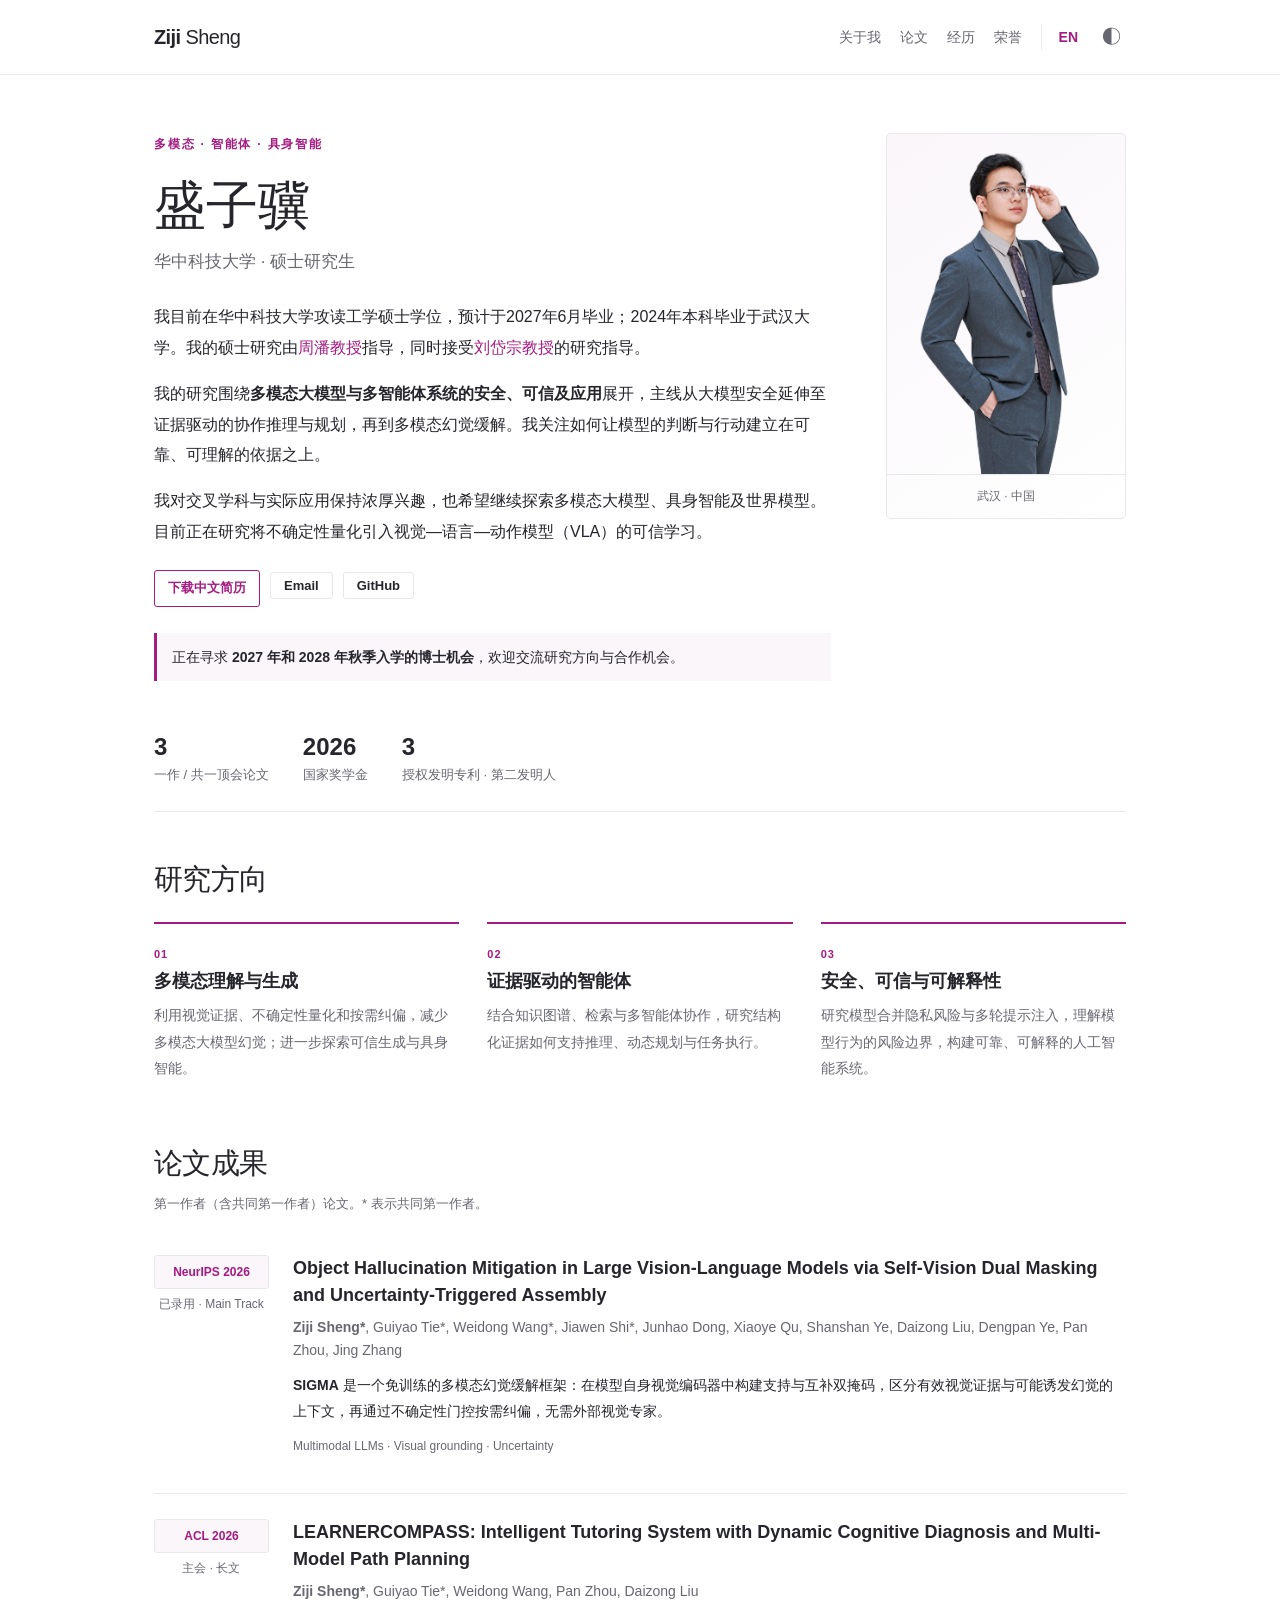
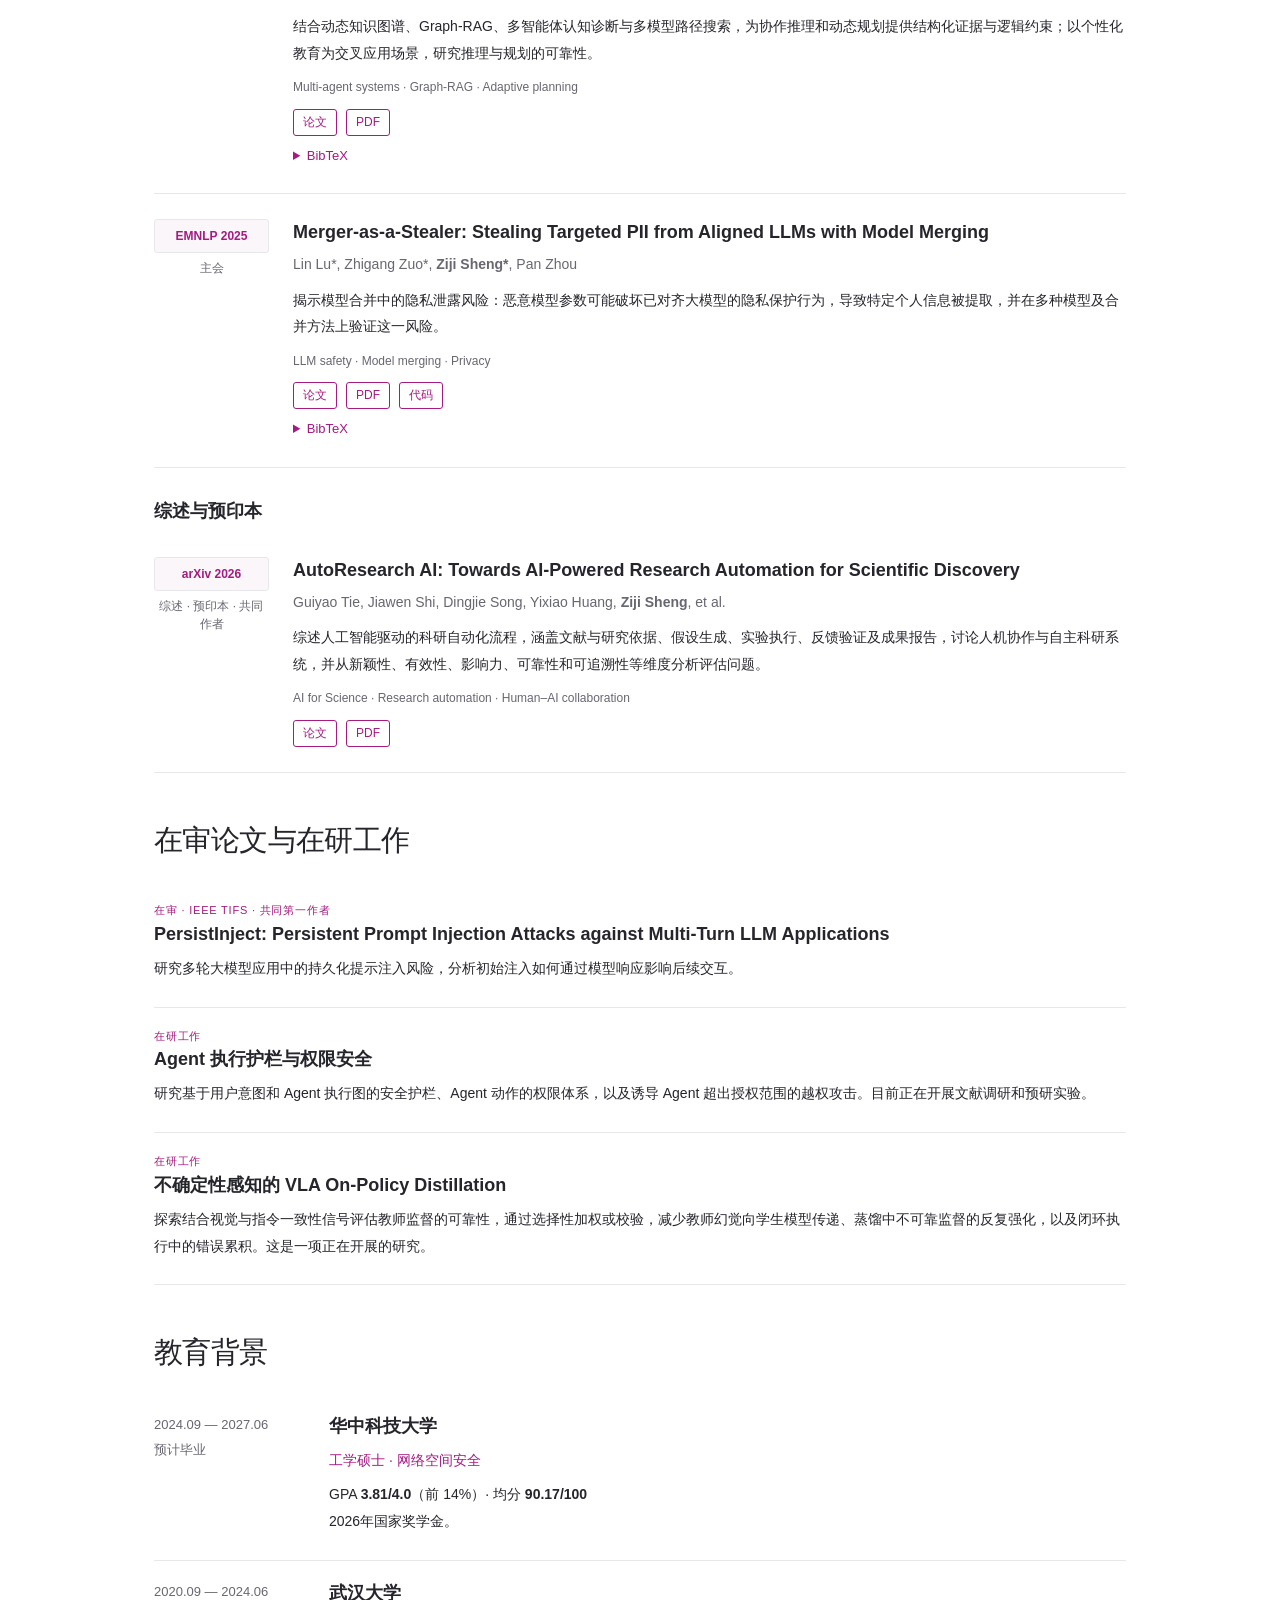
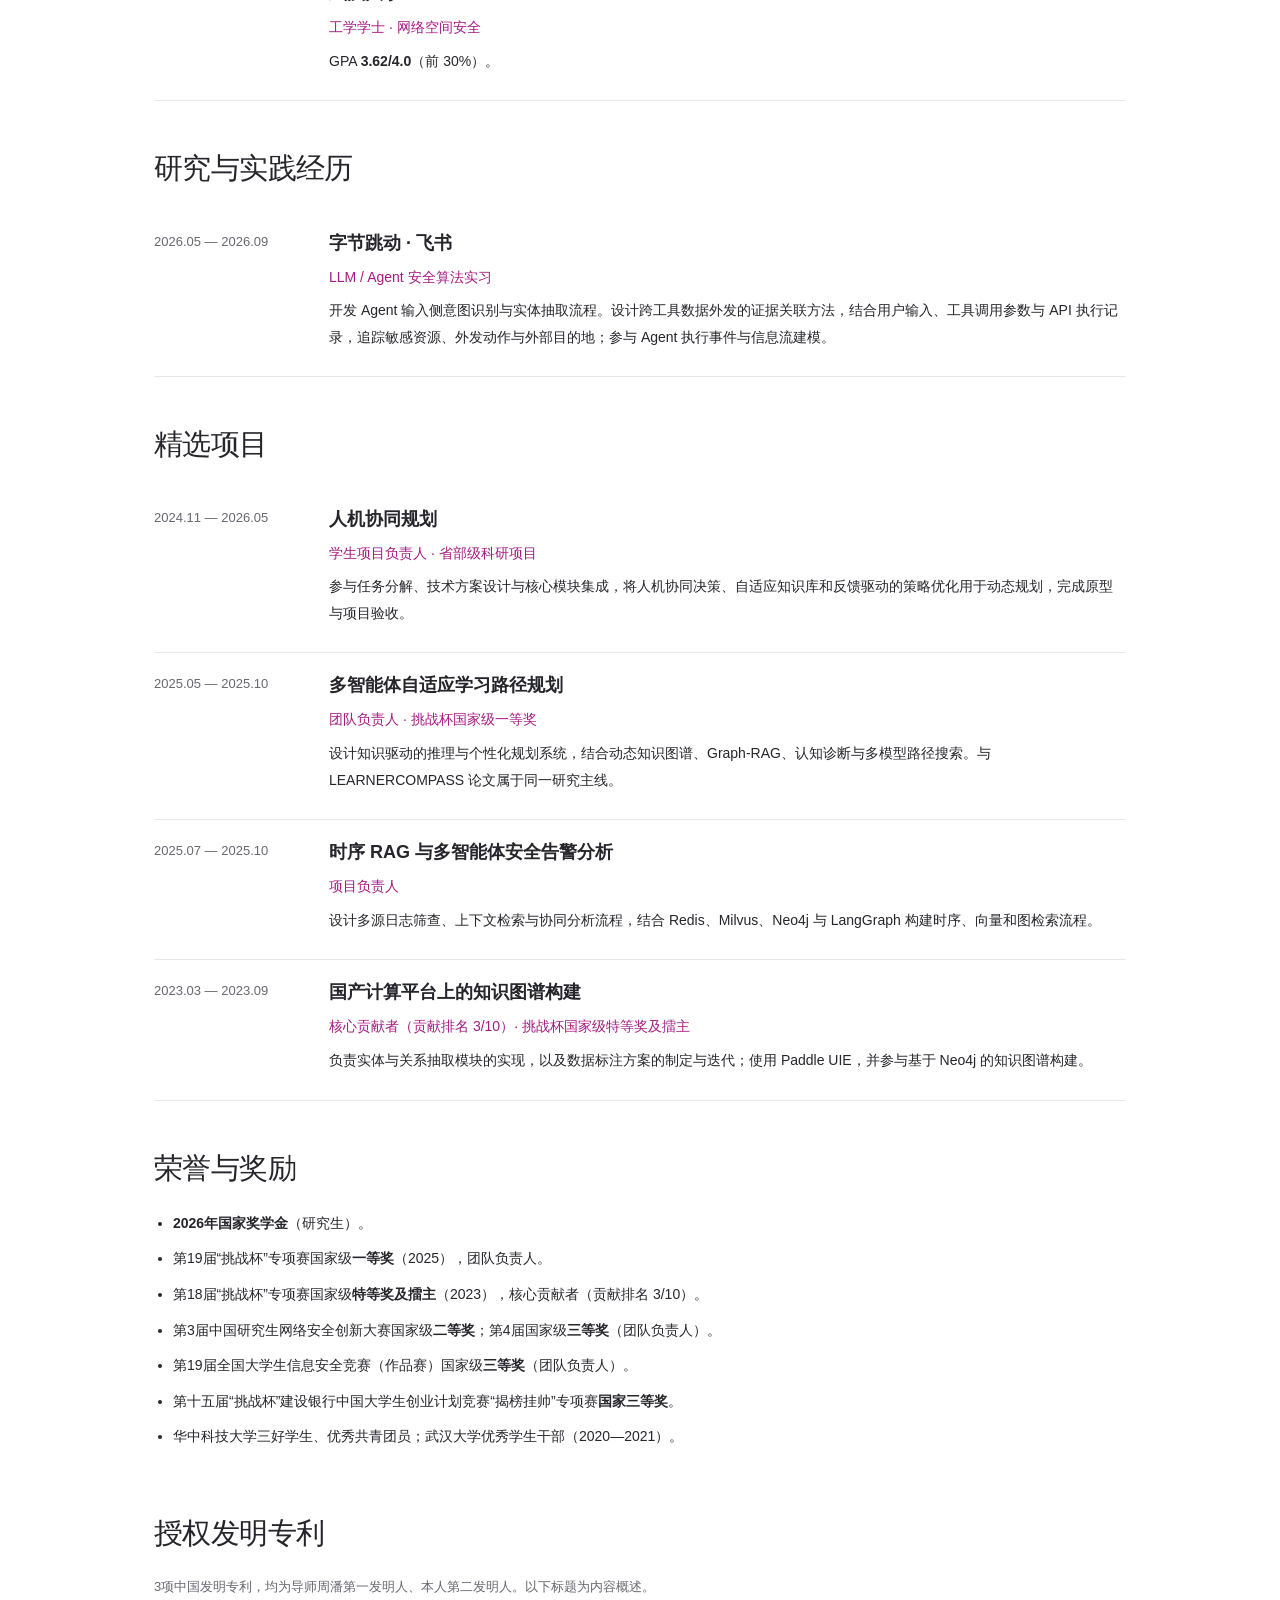
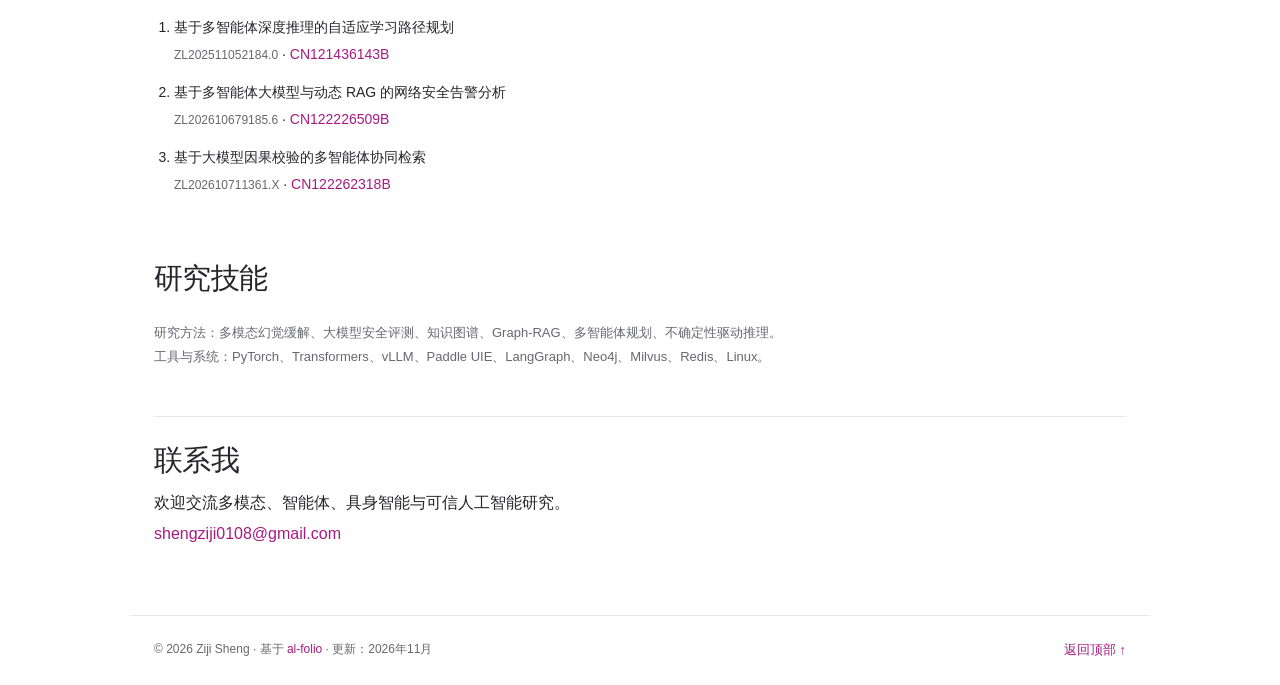
==== commit ff7079c0: "Link patent grant records on both homepage versions" ====
--- a/zh.html
+++ b/zh.html
@@ -13,4 +13,4 @@
   pages={5806--5825},
   year={2025},
   url={https://aclanthology.org/2025.emnlp-main.295/}
-}</pre></details></div></article><h3 style="margin-top:30px">综述与预印本</h3><article class="paper"><div class="venue"><strong>arXiv 2026</strong><span>综述 · 预印本 · 共同作者</span></div><div><h3>AutoResearch AI: Towards AI-Powered Research Automation for Scientific Discovery</h3><p class="authors">Guiyao Tie, Jiawen Shi, Dingjie Song, Yixiao Huang, <strong>Ziji Sheng</strong>, et al.</p><p>综述人工智能驱动的科研自动化流程，涵盖文献与研究依据、假设生成、实验执行、反馈验证及成果报告，讨论人机协作与自主科研系统，并从新颖性、有效性、影响力、可靠性和可追溯性等维度分析评估问题。</p><div class="tags">AI for Science · Research automation · Human–AI collaboration</div><div class="paper-links"><a href="https://arxiv.org/abs/2605.23204">论文</a><a href="https://arxiv.org/pdf/2605.23204">PDF</a></div></div></article></section><section class="section" id="ongoing"><h2>在审论文与在研工作</h2><article class="work"><div class="status">在审 · IEEE TIFS · 共同第一作者</div><h3>PersistInject: Persistent Prompt Injection Attacks against Multi-Turn LLM Applications</h3><p>研究多轮大模型应用中的持久化提示注入风险，分析初始注入如何通过模型响应影响后续交互。</p></article><article class="work"><div class="status">在研工作</div><h3>Agent 执行护栏与权限安全</h3><p>研究基于用户意图和 Agent 执行图的安全护栏、Agent 动作的权限体系，以及诱导 Agent 超出授权范围的越权攻击。目前正在开展文献调研和预研实验。</p></article><article class="work"><div class="status">在研工作</div><h3>不确定性感知的 VLA On-Policy Distillation</h3><p>探索结合视觉与指令一致性信号评估教师监督的可靠性，通过选择性加权或校验，减少教师幻觉向学生模型传递、蒸馏中不可靠监督的反复强化，以及闭环执行中的错误累积。这是一项正在开展的研究。</p></article></section><section class="section" id="education"><h2>教育背景</h2><article class="row"><div class="date">2024.09 — 2027.06<br>预计毕业</div><div><h3>华中科技大学</h3><p class="role">工学硕士 · 网络空间安全</p><p>GPA <strong>3.81/4.0</strong>（前 14%）· 均分 <strong>90.17/100</strong><br>2026年国家奖学金。</p></div></article><article class="row"><div class="date">2020.09 — 2024.06</div><div><h3>武汉大学</h3><p class="role">工学学士 · 网络空间安全</p><p>GPA <strong>3.62/4.0</strong>（前 30%）。</p></div></article></section><section class="section" id="experience"><h2>研究与实践经历</h2><article class="row"><div class="date">2026.05 — 2026.09</div><div><h3>字节跳动 · 飞书</h3><p class="role">LLM / Agent 安全算法实习</p><p>开发 Agent 输入侧意图识别与实体抽取流程。设计跨工具数据外发的证据关联方法，结合用户输入、工具调用参数与 API 执行记录，追踪敏感资源、外发动作与外部目的地；参与 Agent 执行事件与信息流建模。</p></div></article></section><section class="section" id="projects"><h2>精选项目</h2><article class="row"><div class="date">2024.11 — 2026.05</div><div><h3>人机协同规划</h3><p class="role">学生项目负责人 · 省部级科研项目</p><p>参与任务分解、技术方案设计与核心模块集成，将人机协同决策、自适应知识库和反馈驱动的策略优化用于动态规划，完成原型与项目验收。</p></div></article><article class="row"><div class="date">2025.05 — 2025.10</div><div><h3>多智能体自适应学习路径规划</h3><p class="role">团队负责人 · 挑战杯国家级一等奖</p><p>设计知识驱动的推理与个性化规划系统，结合动态知识图谱、Graph-RAG、认知诊断与多模型路径搜索。与 LEARNERCOMPASS 论文属于同一研究主线。</p></div></article><article class="row"><div class="date">2025.07 — 2025.10</div><div><h3>时序 RAG 与多智能体安全告警分析</h3><p class="role">项目负责人</p><p>设计多源日志筛查、上下文检索与协同分析流程，结合 Redis、Milvus、Neo4j 与 LangGraph 构建时序、向量和图检索流程。</p></div></article><article class="row"><div class="date">2023.03 — 2023.09</div><div><h3>国产计算平台上的知识图谱构建</h3><p class="role">核心贡献者（贡献排名 3/10）· 挑战杯国家级特等奖及擂主</p><p>负责实体与关系抽取模块的实现，以及数据标注方案的制定与迭代；使用 Paddle UIE，并参与基于 Neo4j 的知识图谱构建。</p></div></article></section><section class="section" id="honors"><h2>荣誉与奖励</h2><ul class="honors"><li><strong>2026年国家奖学金</strong>（研究生）。</li><li>第19届“挑战杯”专项赛国家级<strong>一等奖</strong>（2025），团队负责人。</li><li>第18届“挑战杯”专项赛国家级<strong>特等奖及擂主</strong>（2023），核心贡献者（贡献排名 3/10）。</li><li>第3届中国研究生网络安全创新大赛国家级<strong>二等奖</strong>；第4届国家级<strong>三等奖</strong>（团队负责人）。</li><li>第19届全国大学生信息安全竞赛（作品赛）国家级<strong>三等奖</strong>（团队负责人）。</li><li>第十五届“挑战杯”建设银行中国大学生创业计划竞赛“揭榜挂帅”专项赛<strong>国家三等奖</strong>。</li><li>华中科技大学三好学生、优秀共青团员；武汉大学优秀学生干部（2020—2021）。</li></ul></section><section class="section" id="patents"><h2>授权发明专利</h2><p class="small">3项中国发明专利，均为导师周潘第一发明人、本人第二发明人。以下标题为内容概述。</p><ol class="patents"><li>基于多智能体深度推理的自适应学习路径规划<br><code>ZL202511052184.0</code></li><li>基于多智能体大模型与动态 RAG 的网络安全告警分析<br><code>ZL202610679185.6</code></li><li>基于大模型因果校验的多智能体协同检索<br><code>ZL202610711361.X</code></li></ol></section><section class="section" id="skills"><h2>研究技能</h2><p class="small">研究方法：多模态幻觉缓解、大模型安全评测、知识图谱、Graph-RAG、多智能体规划、不确定性驱动推理。<br>工具与系统：PyTorch、Transformers、vLLM、Paddle UIE、LangGraph、Neo4j、Milvus、Redis、Linux。</p></section><section class="contact-box" id="contact"><h2>联系我</h2><p>欢迎交流多模态、智能体、具身智能与可信人工智能研究。<br><a href="mailto:shengziji0108@gmail.com">shengziji0108@gmail.com</a></p></section></main><footer><span>© 2026 Ziji Sheng · 基于 <a href="https://github.com/alshedivat/al-folio">al-folio</a> · 更新：2026年11月</span><a class="backtop" href="#about">返回顶部 ↑</a></footer><script src="site.js"></script></body></html>
+}</pre></details></div></article><h3 style="margin-top:30px">综述与预印本</h3><article class="paper"><div class="venue"><strong>arXiv 2026</strong><span>综述 · 预印本 · 共同作者</span></div><div><h3>AutoResearch AI: Towards AI-Powered Research Automation for Scientific Discovery</h3><p class="authors">Guiyao Tie, Jiawen Shi, Dingjie Song, Yixiao Huang, <strong>Ziji Sheng</strong>, et al.</p><p>综述人工智能驱动的科研自动化流程，涵盖文献与研究依据、假设生成、实验执行、反馈验证及成果报告，讨论人机协作与自主科研系统，并从新颖性、有效性、影响力、可靠性和可追溯性等维度分析评估问题。</p><div class="tags">AI for Science · Research automation · Human–AI collaboration</div><div class="paper-links"><a href="https://arxiv.org/abs/2605.23204">论文</a><a href="https://arxiv.org/pdf/2605.23204">PDF</a></div></div></article></section><section class="section" id="ongoing"><h2>在审论文与在研工作</h2><article class="work"><div class="status">在审 · IEEE TIFS · 共同第一作者</div><h3>PersistInject: Persistent Prompt Injection Attacks against Multi-Turn LLM Applications</h3><p>研究多轮大模型应用中的持久化提示注入风险，分析初始注入如何通过模型响应影响后续交互。</p></article><article class="work"><div class="status">在研工作</div><h3>Agent 执行护栏与权限安全</h3><p>研究基于用户意图和 Agent 执行图的安全护栏、Agent 动作的权限体系，以及诱导 Agent 超出授权范围的越权攻击。目前正在开展文献调研和预研实验。</p></article><article class="work"><div class="status">在研工作</div><h3>不确定性感知的 VLA On-Policy Distillation</h3><p>探索结合视觉与指令一致性信号评估教师监督的可靠性，通过选择性加权或校验，减少教师幻觉向学生模型传递、蒸馏中不可靠监督的反复强化，以及闭环执行中的错误累积。这是一项正在开展的研究。</p></article></section><section class="section" id="education"><h2>教育背景</h2><article class="row"><div class="date">2024.09 — 2027.06<br>预计毕业</div><div><h3>华中科技大学</h3><p class="role">工学硕士 · 网络空间安全</p><p>GPA <strong>3.81/4.0</strong>（前 14%）· 均分 <strong>90.17/100</strong><br>2026年国家奖学金。</p></div></article><article class="row"><div class="date">2020.09 — 2024.06</div><div><h3>武汉大学</h3><p class="role">工学学士 · 网络空间安全</p><p>GPA <strong>3.62/4.0</strong>（前 30%）。</p></div></article></section><section class="section" id="experience"><h2>研究与实践经历</h2><article class="row"><div class="date">2026.05 — 2026.09</div><div><h3>字节跳动 · 飞书</h3><p class="role">LLM / Agent 安全算法实习</p><p>开发 Agent 输入侧意图识别与实体抽取流程。设计跨工具数据外发的证据关联方法，结合用户输入、工具调用参数与 API 执行记录，追踪敏感资源、外发动作与外部目的地；参与 Agent 执行事件与信息流建模。</p></div></article></section><section class="section" id="projects"><h2>精选项目</h2><article class="row"><div class="date">2024.11 — 2026.05</div><div><h3>人机协同规划</h3><p class="role">学生项目负责人 · 省部级科研项目</p><p>参与任务分解、技术方案设计与核心模块集成，将人机协同决策、自适应知识库和反馈驱动的策略优化用于动态规划，完成原型与项目验收。</p></div></article><article class="row"><div class="date">2025.05 — 2025.10</div><div><h3>多智能体自适应学习路径规划</h3><p class="role">团队负责人 · 挑战杯国家级一等奖</p><p>设计知识驱动的推理与个性化规划系统，结合动态知识图谱、Graph-RAG、认知诊断与多模型路径搜索。与 LEARNERCOMPASS 论文属于同一研究主线。</p></div></article><article class="row"><div class="date">2025.07 — 2025.10</div><div><h3>时序 RAG 与多智能体安全告警分析</h3><p class="role">项目负责人</p><p>设计多源日志筛查、上下文检索与协同分析流程，结合 Redis、Milvus、Neo4j 与 LangGraph 构建时序、向量和图检索流程。</p></div></article><article class="row"><div class="date">2023.03 — 2023.09</div><div><h3>国产计算平台上的知识图谱构建</h3><p class="role">核心贡献者（贡献排名 3/10）· 挑战杯国家级特等奖及擂主</p><p>负责实体与关系抽取模块的实现，以及数据标注方案的制定与迭代；使用 Paddle UIE，并参与基于 Neo4j 的知识图谱构建。</p></div></article></section><section class="section" id="honors"><h2>荣誉与奖励</h2><ul class="honors"><li><strong>2026年国家奖学金</strong>（研究生）。</li><li>第19届“挑战杯”专项赛国家级<strong>一等奖</strong>（2025），团队负责人。</li><li>第18届“挑战杯”专项赛国家级<strong>特等奖及擂主</strong>（2023），核心贡献者（贡献排名 3/10）。</li><li>第3届中国研究生网络安全创新大赛国家级<strong>二等奖</strong>；第4届国家级<strong>三等奖</strong>（团队负责人）。</li><li>第19届全国大学生信息安全竞赛（作品赛）国家级<strong>三等奖</strong>（团队负责人）。</li><li>第十五届“挑战杯”建设银行中国大学生创业计划竞赛“揭榜挂帅”专项赛<strong>国家三等奖</strong>。</li><li>华中科技大学三好学生、优秀共青团员；武汉大学优秀学生干部（2020—2021）。</li></ul></section><section class="section" id="patents"><h2>授权发明专利</h2><p class="small">3项中国发明专利，均为导师周潘第一发明人、本人第二发明人。以下标题为内容概述。</p><ol class="patents"><li>基于多智能体深度推理的自适应学习路径规划<br><code>ZL202511052184.0</code> · <a href="https://eureka.patsnap.com/patent/CN121436143B">CN121436143B</a></li><li>基于多智能体大模型与动态 RAG 的网络安全告警分析<br><code>ZL202610679185.6</code> · <a href="https://patents.google.com/patent/CN122226509B/zh">CN122226509B</a></li><li>基于大模型因果校验的多智能体协同检索<br><code>ZL202610711361.X</code> · <a href="https://patents.google.com/patent/CN122262318B/en">CN122262318B</a></li></ol></section><section class="section" id="skills"><h2>研究技能</h2><p class="small">研究方法：多模态幻觉缓解、大模型安全评测、知识图谱、Graph-RAG、多智能体规划、不确定性驱动推理。<br>工具与系统：PyTorch、Transformers、vLLM、Paddle UIE、LangGraph、Neo4j、Milvus、Redis、Linux。</p></section><section class="contact-box" id="contact"><h2>联系我</h2><p>欢迎交流多模态、智能体、具身智能与可信人工智能研究。<br><a href="mailto:shengziji0108@gmail.com">shengziji0108@gmail.com</a></p></section></main><footer><span>© 2026 Ziji Sheng · 基于 <a href="https://github.com/alshedivat/al-folio">al-folio</a> · 更新：2026年11月</span><a class="backtop" href="#about">返回顶部 ↑</a></footer><script src="site.js"></script></body></html>
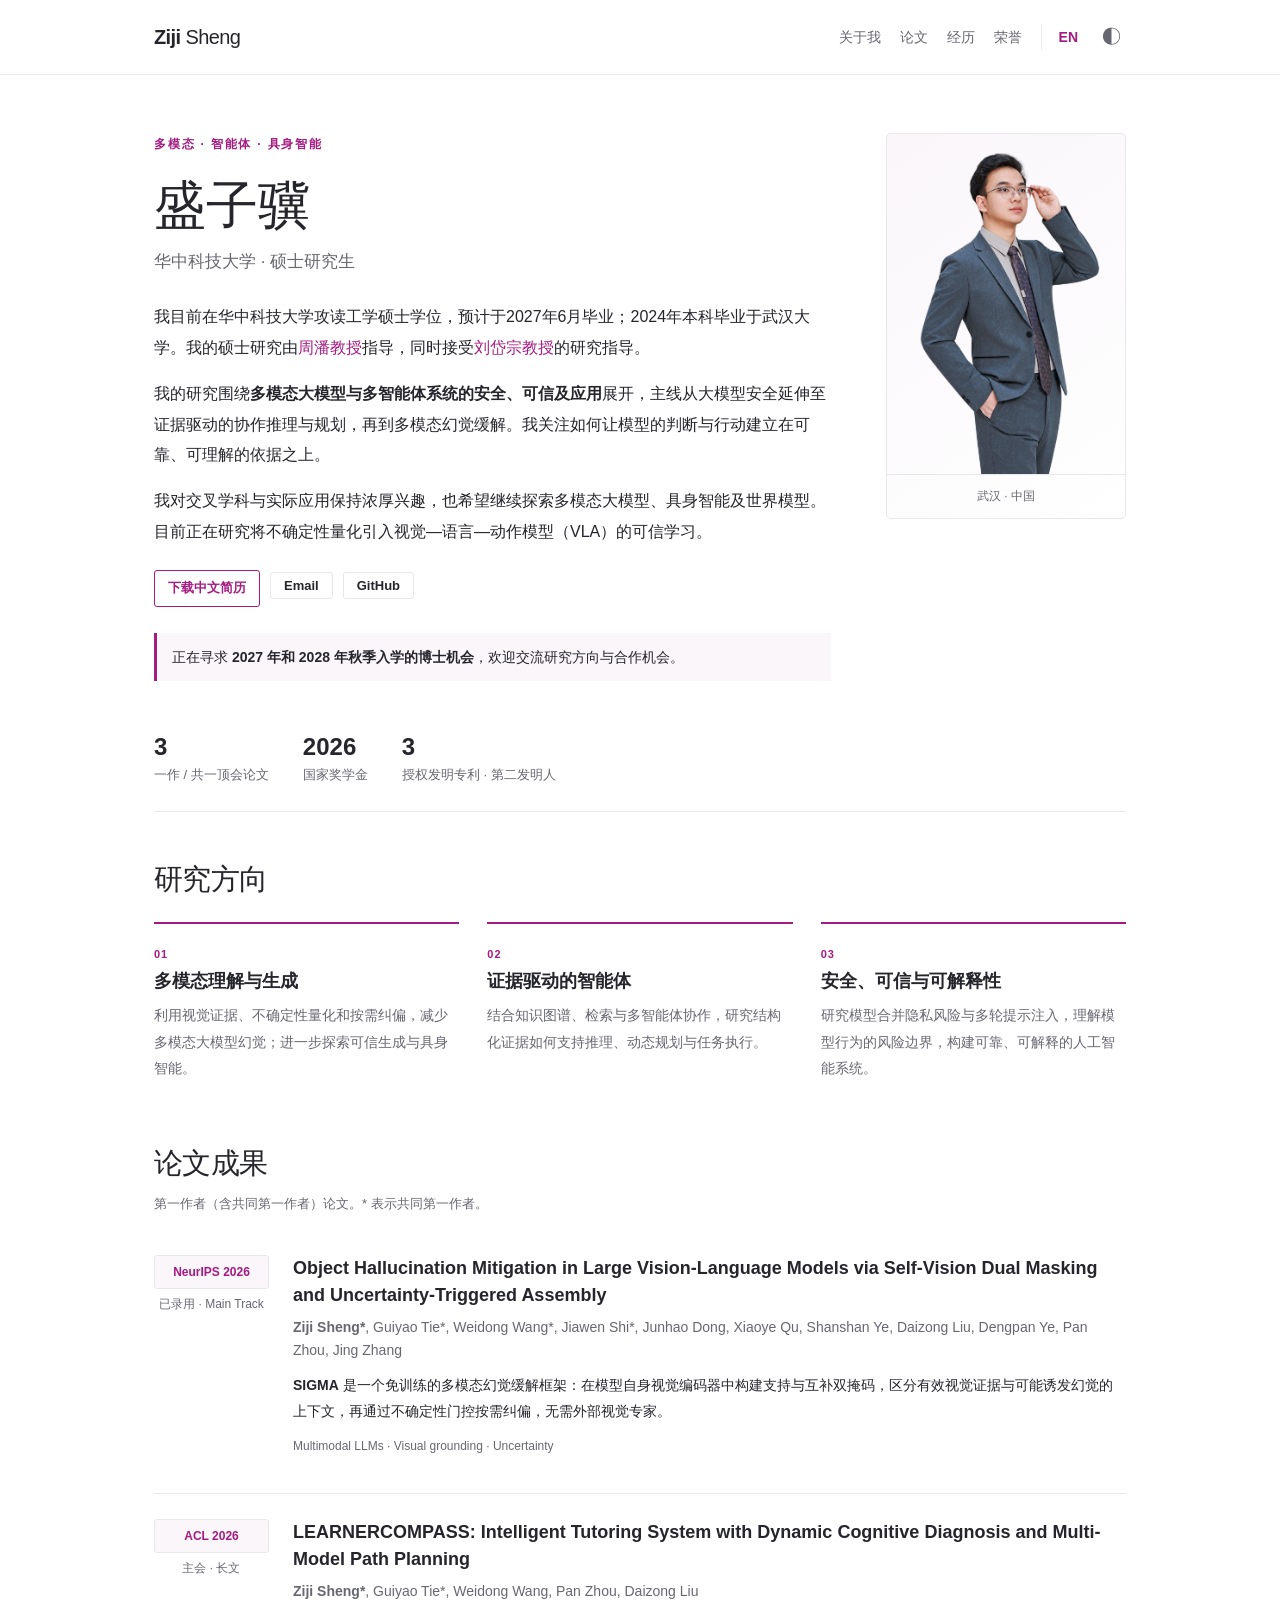
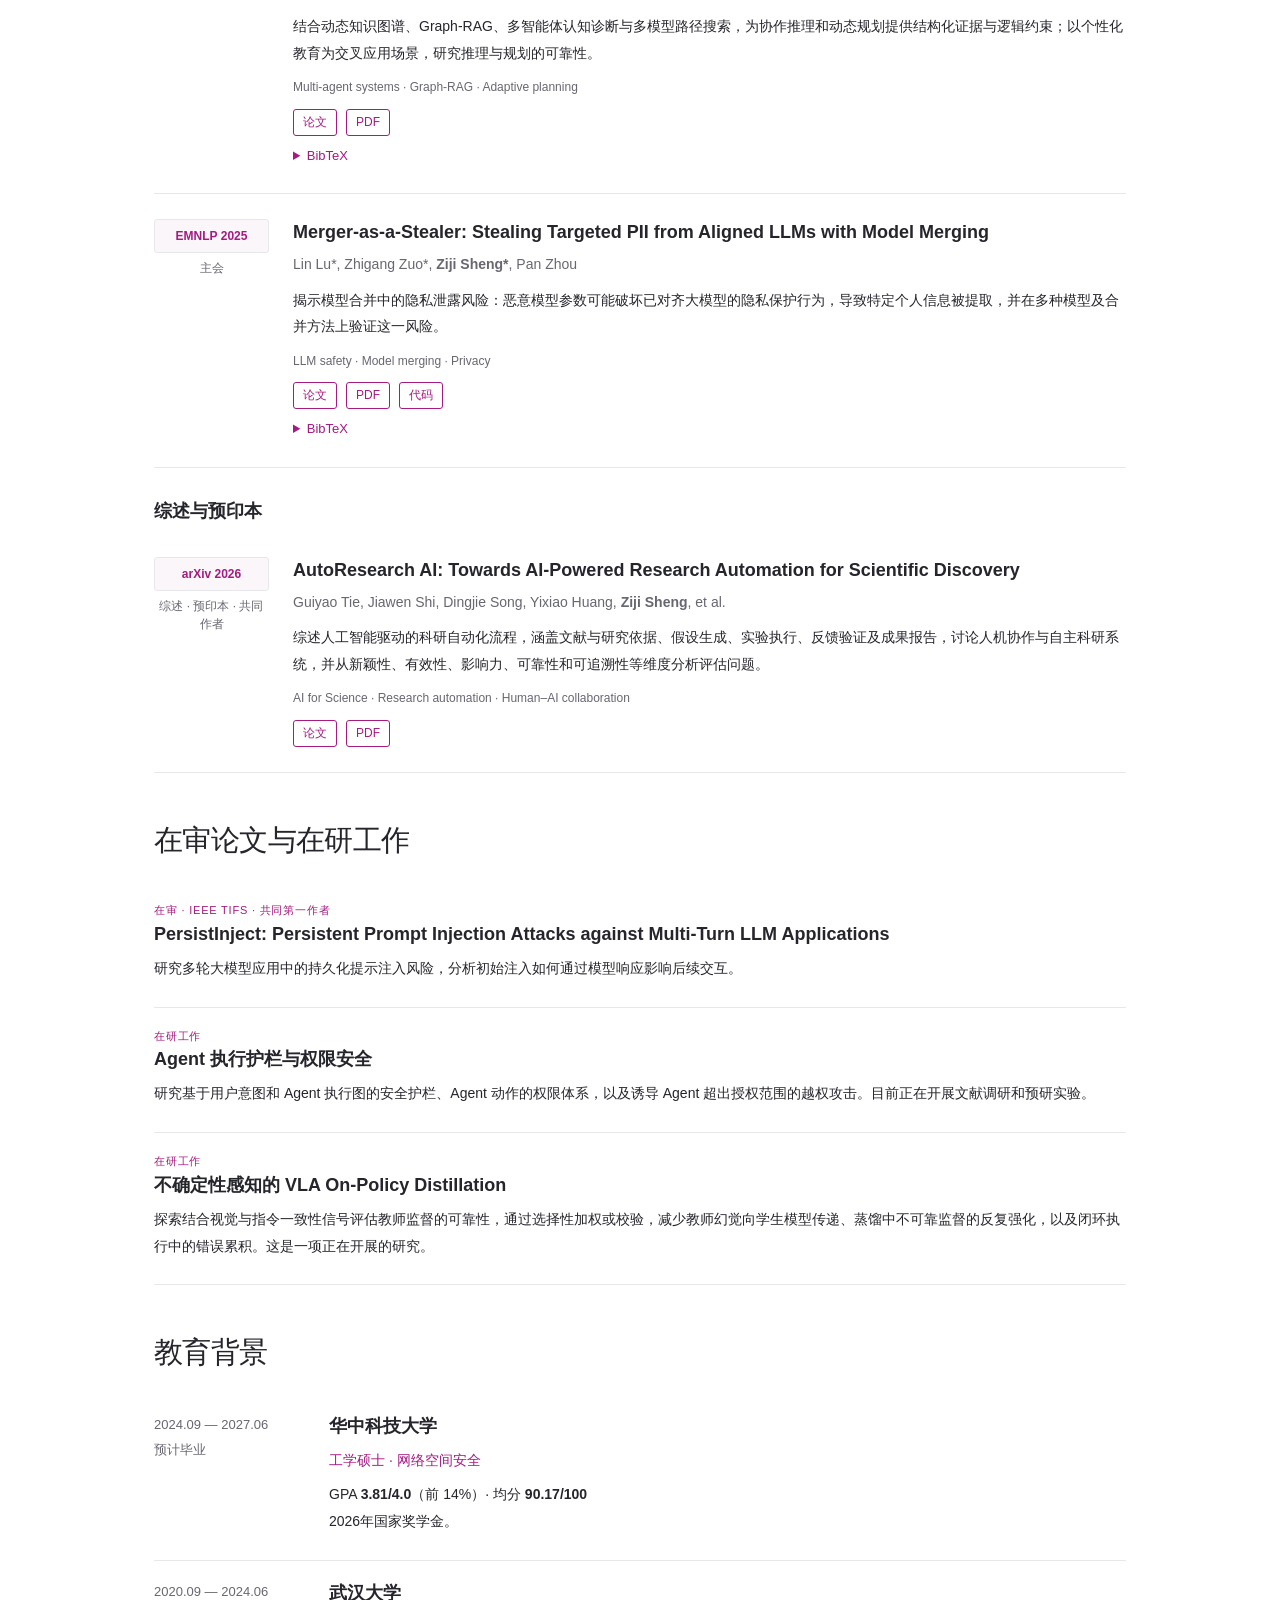
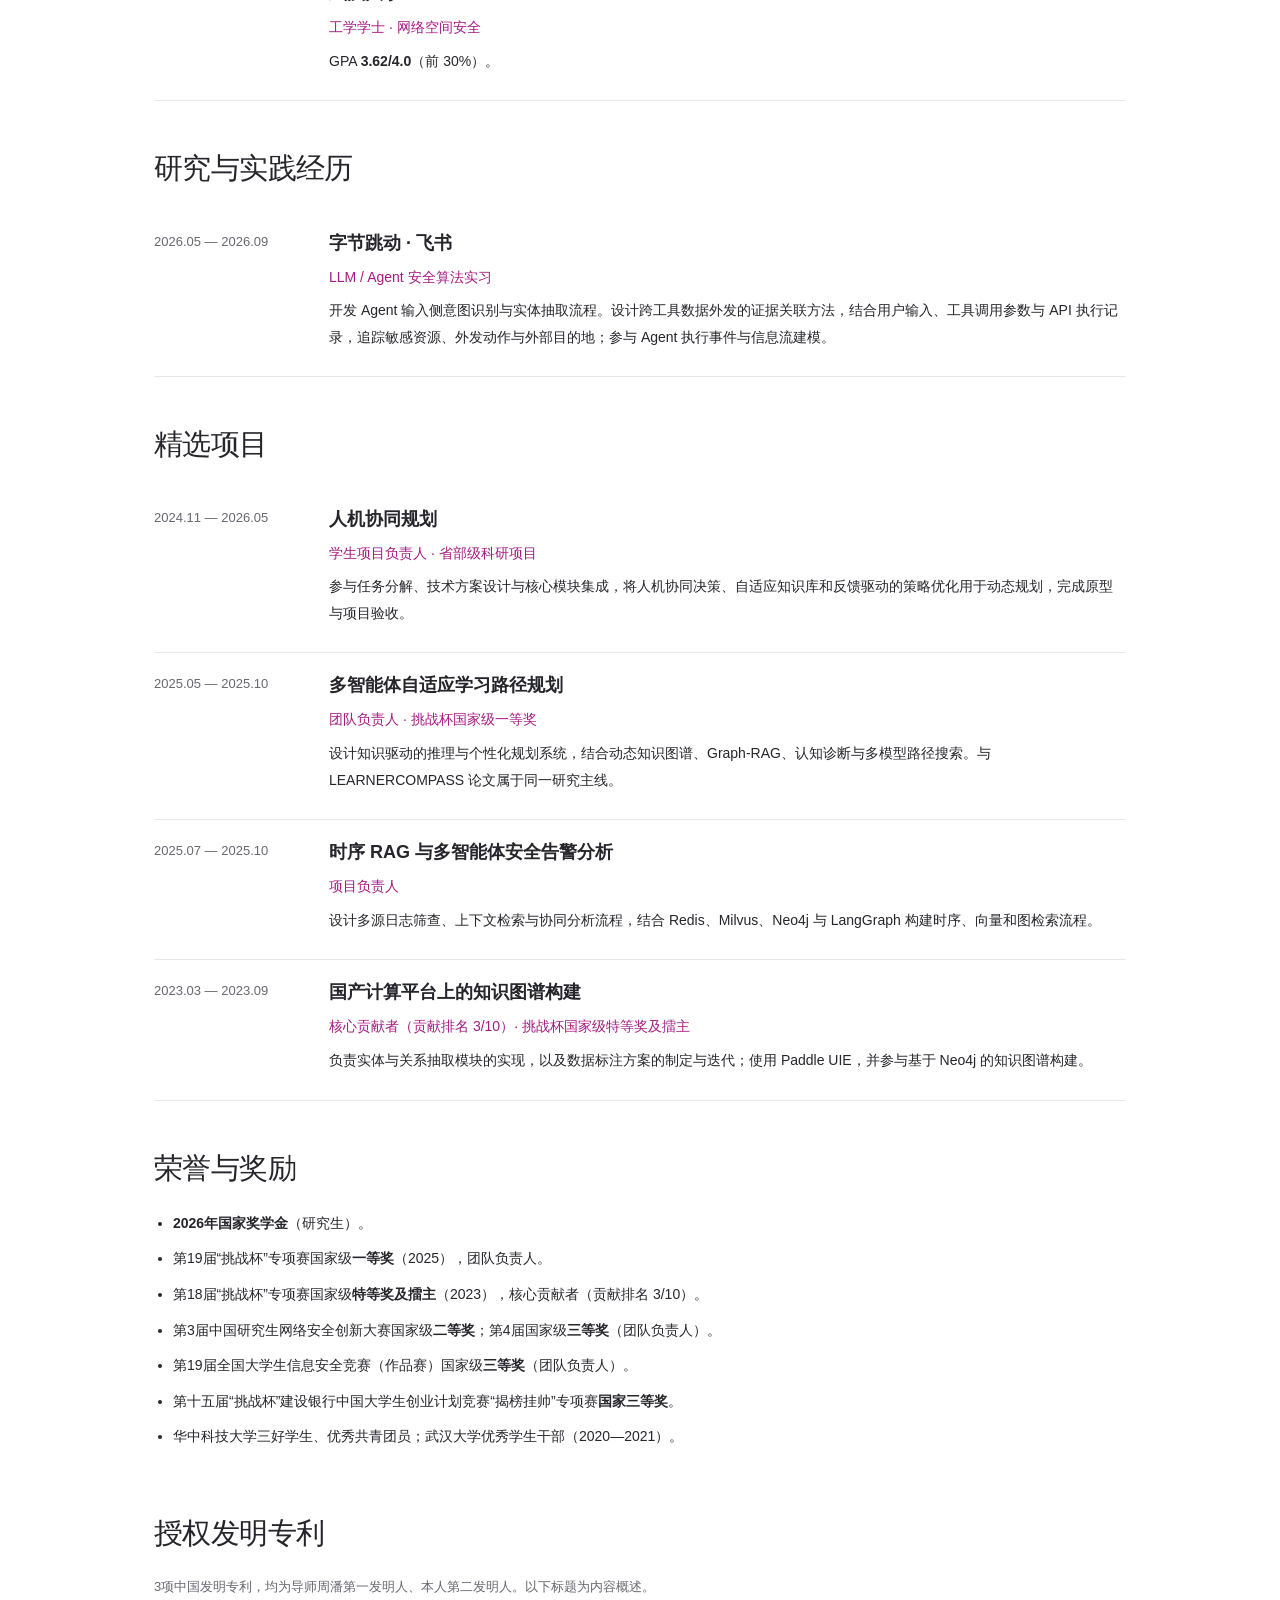
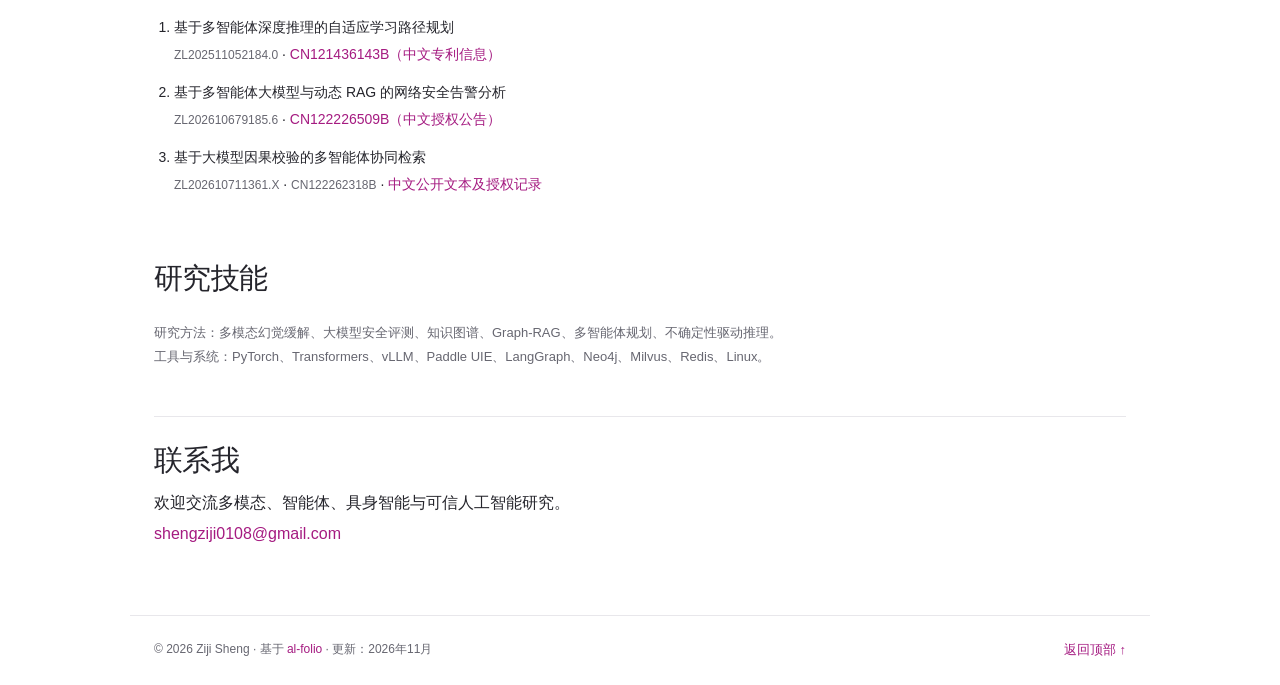
==== commit 39dc7ace: "Use Chinese patent references on the Chinese homepage" ====
--- a/zh.html
+++ b/zh.html
@@ -13,4 +13,4 @@
   pages={5806--5825},
   year={2025},
   url={https://aclanthology.org/2025.emnlp-main.295/}
-}</pre></details></div></article><h3 style="margin-top:30px">综述与预印本</h3><article class="paper"><div class="venue"><strong>arXiv 2026</strong><span>综述 · 预印本 · 共同作者</span></div><div><h3>AutoResearch AI: Towards AI-Powered Research Automation for Scientific Discovery</h3><p class="authors">Guiyao Tie, Jiawen Shi, Dingjie Song, Yixiao Huang, <strong>Ziji Sheng</strong>, et al.</p><p>综述人工智能驱动的科研自动化流程，涵盖文献与研究依据、假设生成、实验执行、反馈验证及成果报告，讨论人机协作与自主科研系统，并从新颖性、有效性、影响力、可靠性和可追溯性等维度分析评估问题。</p><div class="tags">AI for Science · Research automation · Human–AI collaboration</div><div class="paper-links"><a href="https://arxiv.org/abs/2605.23204">论文</a><a href="https://arxiv.org/pdf/2605.23204">PDF</a></div></div></article></section><section class="section" id="ongoing"><h2>在审论文与在研工作</h2><article class="work"><div class="status">在审 · IEEE TIFS · 共同第一作者</div><h3>PersistInject: Persistent Prompt Injection Attacks against Multi-Turn LLM Applications</h3><p>研究多轮大模型应用中的持久化提示注入风险，分析初始注入如何通过模型响应影响后续交互。</p></article><article class="work"><div class="status">在研工作</div><h3>Agent 执行护栏与权限安全</h3><p>研究基于用户意图和 Agent 执行图的安全护栏、Agent 动作的权限体系，以及诱导 Agent 超出授权范围的越权攻击。目前正在开展文献调研和预研实验。</p></article><article class="work"><div class="status">在研工作</div><h3>不确定性感知的 VLA On-Policy Distillation</h3><p>探索结合视觉与指令一致性信号评估教师监督的可靠性，通过选择性加权或校验，减少教师幻觉向学生模型传递、蒸馏中不可靠监督的反复强化，以及闭环执行中的错误累积。这是一项正在开展的研究。</p></article></section><section class="section" id="education"><h2>教育背景</h2><article class="row"><div class="date">2024.09 — 2027.06<br>预计毕业</div><div><h3>华中科技大学</h3><p class="role">工学硕士 · 网络空间安全</p><p>GPA <strong>3.81/4.0</strong>（前 14%）· 均分 <strong>90.17/100</strong><br>2026年国家奖学金。</p></div></article><article class="row"><div class="date">2020.09 — 2024.06</div><div><h3>武汉大学</h3><p class="role">工学学士 · 网络空间安全</p><p>GPA <strong>3.62/4.0</strong>（前 30%）。</p></div></article></section><section class="section" id="experience"><h2>研究与实践经历</h2><article class="row"><div class="date">2026.05 — 2026.09</div><div><h3>字节跳动 · 飞书</h3><p class="role">LLM / Agent 安全算法实习</p><p>开发 Agent 输入侧意图识别与实体抽取流程。设计跨工具数据外发的证据关联方法，结合用户输入、工具调用参数与 API 执行记录，追踪敏感资源、外发动作与外部目的地；参与 Agent 执行事件与信息流建模。</p></div></article></section><section class="section" id="projects"><h2>精选项目</h2><article class="row"><div class="date">2024.11 — 2026.05</div><div><h3>人机协同规划</h3><p class="role">学生项目负责人 · 省部级科研项目</p><p>参与任务分解、技术方案设计与核心模块集成，将人机协同决策、自适应知识库和反馈驱动的策略优化用于动态规划，完成原型与项目验收。</p></div></article><article class="row"><div class="date">2025.05 — 2025.10</div><div><h3>多智能体自适应学习路径规划</h3><p class="role">团队负责人 · 挑战杯国家级一等奖</p><p>设计知识驱动的推理与个性化规划系统，结合动态知识图谱、Graph-RAG、认知诊断与多模型路径搜索。与 LEARNERCOMPASS 论文属于同一研究主线。</p></div></article><article class="row"><div class="date">2025.07 — 2025.10</div><div><h3>时序 RAG 与多智能体安全告警分析</h3><p class="role">项目负责人</p><p>设计多源日志筛查、上下文检索与协同分析流程，结合 Redis、Milvus、Neo4j 与 LangGraph 构建时序、向量和图检索流程。</p></div></article><article class="row"><div class="date">2023.03 — 2023.09</div><div><h3>国产计算平台上的知识图谱构建</h3><p class="role">核心贡献者（贡献排名 3/10）· 挑战杯国家级特等奖及擂主</p><p>负责实体与关系抽取模块的实现，以及数据标注方案的制定与迭代；使用 Paddle UIE，并参与基于 Neo4j 的知识图谱构建。</p></div></article></section><section class="section" id="honors"><h2>荣誉与奖励</h2><ul class="honors"><li><strong>2026年国家奖学金</strong>（研究生）。</li><li>第19届“挑战杯”专项赛国家级<strong>一等奖</strong>（2025），团队负责人。</li><li>第18届“挑战杯”专项赛国家级<strong>特等奖及擂主</strong>（2023），核心贡献者（贡献排名 3/10）。</li><li>第3届中国研究生网络安全创新大赛国家级<strong>二等奖</strong>；第4届国家级<strong>三等奖</strong>（团队负责人）。</li><li>第19届全国大学生信息安全竞赛（作品赛）国家级<strong>三等奖</strong>（团队负责人）。</li><li>第十五届“挑战杯”建设银行中国大学生创业计划竞赛“揭榜挂帅”专项赛<strong>国家三等奖</strong>。</li><li>华中科技大学三好学生、优秀共青团员；武汉大学优秀学生干部（2020—2021）。</li></ul></section><section class="section" id="patents"><h2>授权发明专利</h2><p class="small">3项中国发明专利，均为导师周潘第一发明人、本人第二发明人。以下标题为内容概述。</p><ol class="patents"><li>基于多智能体深度推理的自适应学习路径规划<br><code>ZL202511052184.0</code> · <a href="https://eureka.patsnap.com/patent/CN121436143B">CN121436143B</a></li><li>基于多智能体大模型与动态 RAG 的网络安全告警分析<br><code>ZL202610679185.6</code> · <a href="https://patents.google.com/patent/CN122226509B/zh">CN122226509B</a></li><li>基于大模型因果校验的多智能体协同检索<br><code>ZL202610711361.X</code> · <a href="https://patents.google.com/patent/CN122262318B/en">CN122262318B</a></li></ol></section><section class="section" id="skills"><h2>研究技能</h2><p class="small">研究方法：多模态幻觉缓解、大模型安全评测、知识图谱、Graph-RAG、多智能体规划、不确定性驱动推理。<br>工具与系统：PyTorch、Transformers、vLLM、Paddle UIE、LangGraph、Neo4j、Milvus、Redis、Linux。</p></section><section class="contact-box" id="contact"><h2>联系我</h2><p>欢迎交流多模态、智能体、具身智能与可信人工智能研究。<br><a href="mailto:shengziji0108@gmail.com">shengziji0108@gmail.com</a></p></section></main><footer><span>© 2026 Ziji Sheng · 基于 <a href="https://github.com/alshedivat/al-folio">al-folio</a> · 更新：2026年11月</span><a class="backtop" href="#about">返回顶部 ↑</a></footer><script src="site.js"></script></body></html>
+}</pre></details></div></article><h3 style="margin-top:30px">综述与预印本</h3><article class="paper"><div class="venue"><strong>arXiv 2026</strong><span>综述 · 预印本 · 共同作者</span></div><div><h3>AutoResearch AI: Towards AI-Powered Research Automation for Scientific Discovery</h3><p class="authors">Guiyao Tie, Jiawen Shi, Dingjie Song, Yixiao Huang, <strong>Ziji Sheng</strong>, et al.</p><p>综述人工智能驱动的科研自动化流程，涵盖文献与研究依据、假设生成、实验执行、反馈验证及成果报告，讨论人机协作与自主科研系统，并从新颖性、有效性、影响力、可靠性和可追溯性等维度分析评估问题。</p><div class="tags">AI for Science · Research automation · Human–AI collaboration</div><div class="paper-links"><a href="https://arxiv.org/abs/2605.23204">论文</a><a href="https://arxiv.org/pdf/2605.23204">PDF</a></div></div></article></section><section class="section" id="ongoing"><h2>在审论文与在研工作</h2><article class="work"><div class="status">在审 · IEEE TIFS · 共同第一作者</div><h3>PersistInject: Persistent Prompt Injection Attacks against Multi-Turn LLM Applications</h3><p>研究多轮大模型应用中的持久化提示注入风险，分析初始注入如何通过模型响应影响后续交互。</p></article><article class="work"><div class="status">在研工作</div><h3>Agent 执行护栏与权限安全</h3><p>研究基于用户意图和 Agent 执行图的安全护栏、Agent 动作的权限体系，以及诱导 Agent 超出授权范围的越权攻击。目前正在开展文献调研和预研实验。</p></article><article class="work"><div class="status">在研工作</div><h3>不确定性感知的 VLA On-Policy Distillation</h3><p>探索结合视觉与指令一致性信号评估教师监督的可靠性，通过选择性加权或校验，减少教师幻觉向学生模型传递、蒸馏中不可靠监督的反复强化，以及闭环执行中的错误累积。这是一项正在开展的研究。</p></article></section><section class="section" id="education"><h2>教育背景</h2><article class="row"><div class="date">2024.09 — 2027.06<br>预计毕业</div><div><h3>华中科技大学</h3><p class="role">工学硕士 · 网络空间安全</p><p>GPA <strong>3.81/4.0</strong>（前 14%）· 均分 <strong>90.17/100</strong><br>2026年国家奖学金。</p></div></article><article class="row"><div class="date">2020.09 — 2024.06</div><div><h3>武汉大学</h3><p class="role">工学学士 · 网络空间安全</p><p>GPA <strong>3.62/4.0</strong>（前 30%）。</p></div></article></section><section class="section" id="experience"><h2>研究与实践经历</h2><article class="row"><div class="date">2026.05 — 2026.09</div><div><h3>字节跳动 · 飞书</h3><p class="role">LLM / Agent 安全算法实习</p><p>开发 Agent 输入侧意图识别与实体抽取流程。设计跨工具数据外发的证据关联方法，结合用户输入、工具调用参数与 API 执行记录，追踪敏感资源、外发动作与外部目的地；参与 Agent 执行事件与信息流建模。</p></div></article></section><section class="section" id="projects"><h2>精选项目</h2><article class="row"><div class="date">2024.11 — 2026.05</div><div><h3>人机协同规划</h3><p class="role">学生项目负责人 · 省部级科研项目</p><p>参与任务分解、技术方案设计与核心模块集成，将人机协同决策、自适应知识库和反馈驱动的策略优化用于动态规划，完成原型与项目验收。</p></div></article><article class="row"><div class="date">2025.05 — 2025.10</div><div><h3>多智能体自适应学习路径规划</h3><p class="role">团队负责人 · 挑战杯国家级一等奖</p><p>设计知识驱动的推理与个性化规划系统，结合动态知识图谱、Graph-RAG、认知诊断与多模型路径搜索。与 LEARNERCOMPASS 论文属于同一研究主线。</p></div></article><article class="row"><div class="date">2025.07 — 2025.10</div><div><h3>时序 RAG 与多智能体安全告警分析</h3><p class="role">项目负责人</p><p>设计多源日志筛查、上下文检索与协同分析流程，结合 Redis、Milvus、Neo4j 与 LangGraph 构建时序、向量和图检索流程。</p></div></article><article class="row"><div class="date">2023.03 — 2023.09</div><div><h3>国产计算平台上的知识图谱构建</h3><p class="role">核心贡献者（贡献排名 3/10）· 挑战杯国家级特等奖及擂主</p><p>负责实体与关系抽取模块的实现，以及数据标注方案的制定与迭代；使用 Paddle UIE，并参与基于 Neo4j 的知识图谱构建。</p></div></article></section><section class="section" id="honors"><h2>荣誉与奖励</h2><ul class="honors"><li><strong>2026年国家奖学金</strong>（研究生）。</li><li>第19届“挑战杯”专项赛国家级<strong>一等奖</strong>（2025），团队负责人。</li><li>第18届“挑战杯”专项赛国家级<strong>特等奖及擂主</strong>（2023），核心贡献者（贡献排名 3/10）。</li><li>第3届中国研究生网络安全创新大赛国家级<strong>二等奖</strong>；第4届国家级<strong>三等奖</strong>（团队负责人）。</li><li>第19届全国大学生信息安全竞赛（作品赛）国家级<strong>三等奖</strong>（团队负责人）。</li><li>第十五届“挑战杯”建设银行中国大学生创业计划竞赛“揭榜挂帅”专项赛<strong>国家三等奖</strong>。</li><li>华中科技大学三好学生、优秀共青团员；武汉大学优秀学生干部（2020—2021）。</li></ul></section><section class="section" id="patents"><h2>授权发明专利</h2><p class="small">3项中国发明专利，均为导师周潘第一发明人、本人第二发明人。以下标题为内容概述。</p><ol class="patents"><li>基于多智能体深度推理的自适应学习路径规划<br><code>ZL202511052184.0</code> · <a href="patent-cn121436143b.html">CN121436143B（中文专利信息）</a></li><li>基于多智能体大模型与动态 RAG 的网络安全告警分析<br><code>ZL202610679185.6</code> · <a href="https://patents.google.com/patent/CN122226509B/zh">CN122226509B（中文授权公告）</a></li><li>基于大模型因果校验的多智能体协同检索<br><code>ZL202610711361.X</code> · <code>CN122262318B</code> · <a href="https://patents.google.com/patent/CN122262318A/zh">中文公开文本及授权记录</a></li></ol></section><section class="section" id="skills"><h2>研究技能</h2><p class="small">研究方法：多模态幻觉缓解、大模型安全评测、知识图谱、Graph-RAG、多智能体规划、不确定性驱动推理。<br>工具与系统：PyTorch、Transformers、vLLM、Paddle UIE、LangGraph、Neo4j、Milvus、Redis、Linux。</p></section><section class="contact-box" id="contact"><h2>联系我</h2><p>欢迎交流多模态、智能体、具身智能与可信人工智能研究。<br><a href="mailto:shengziji0108@gmail.com">shengziji0108@gmail.com</a></p></section></main><footer><span>© 2026 Ziji Sheng · 基于 <a href="https://github.com/alshedivat/al-folio">al-folio</a> · 更新：2026年11月</span><a class="backtop" href="#about">返回顶部 ↑</a></footer><script src="site.js"></script></body></html>
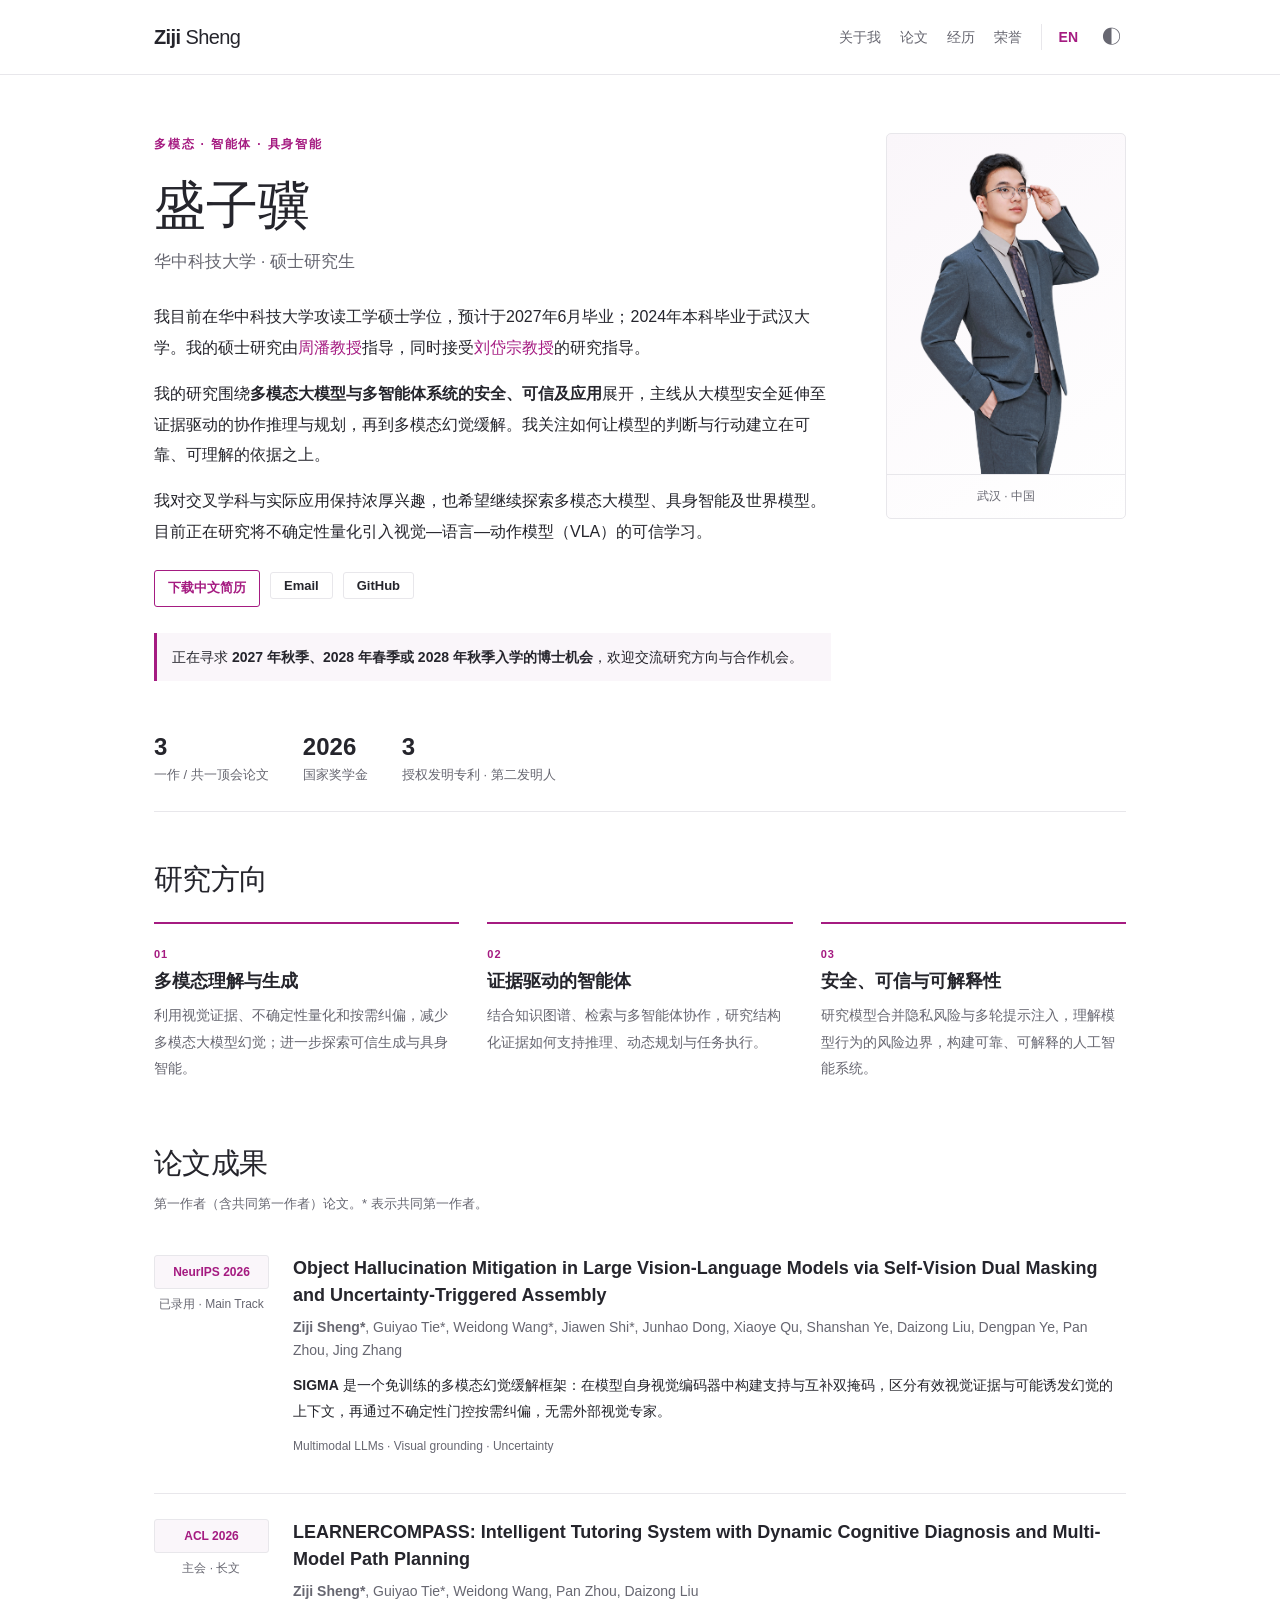
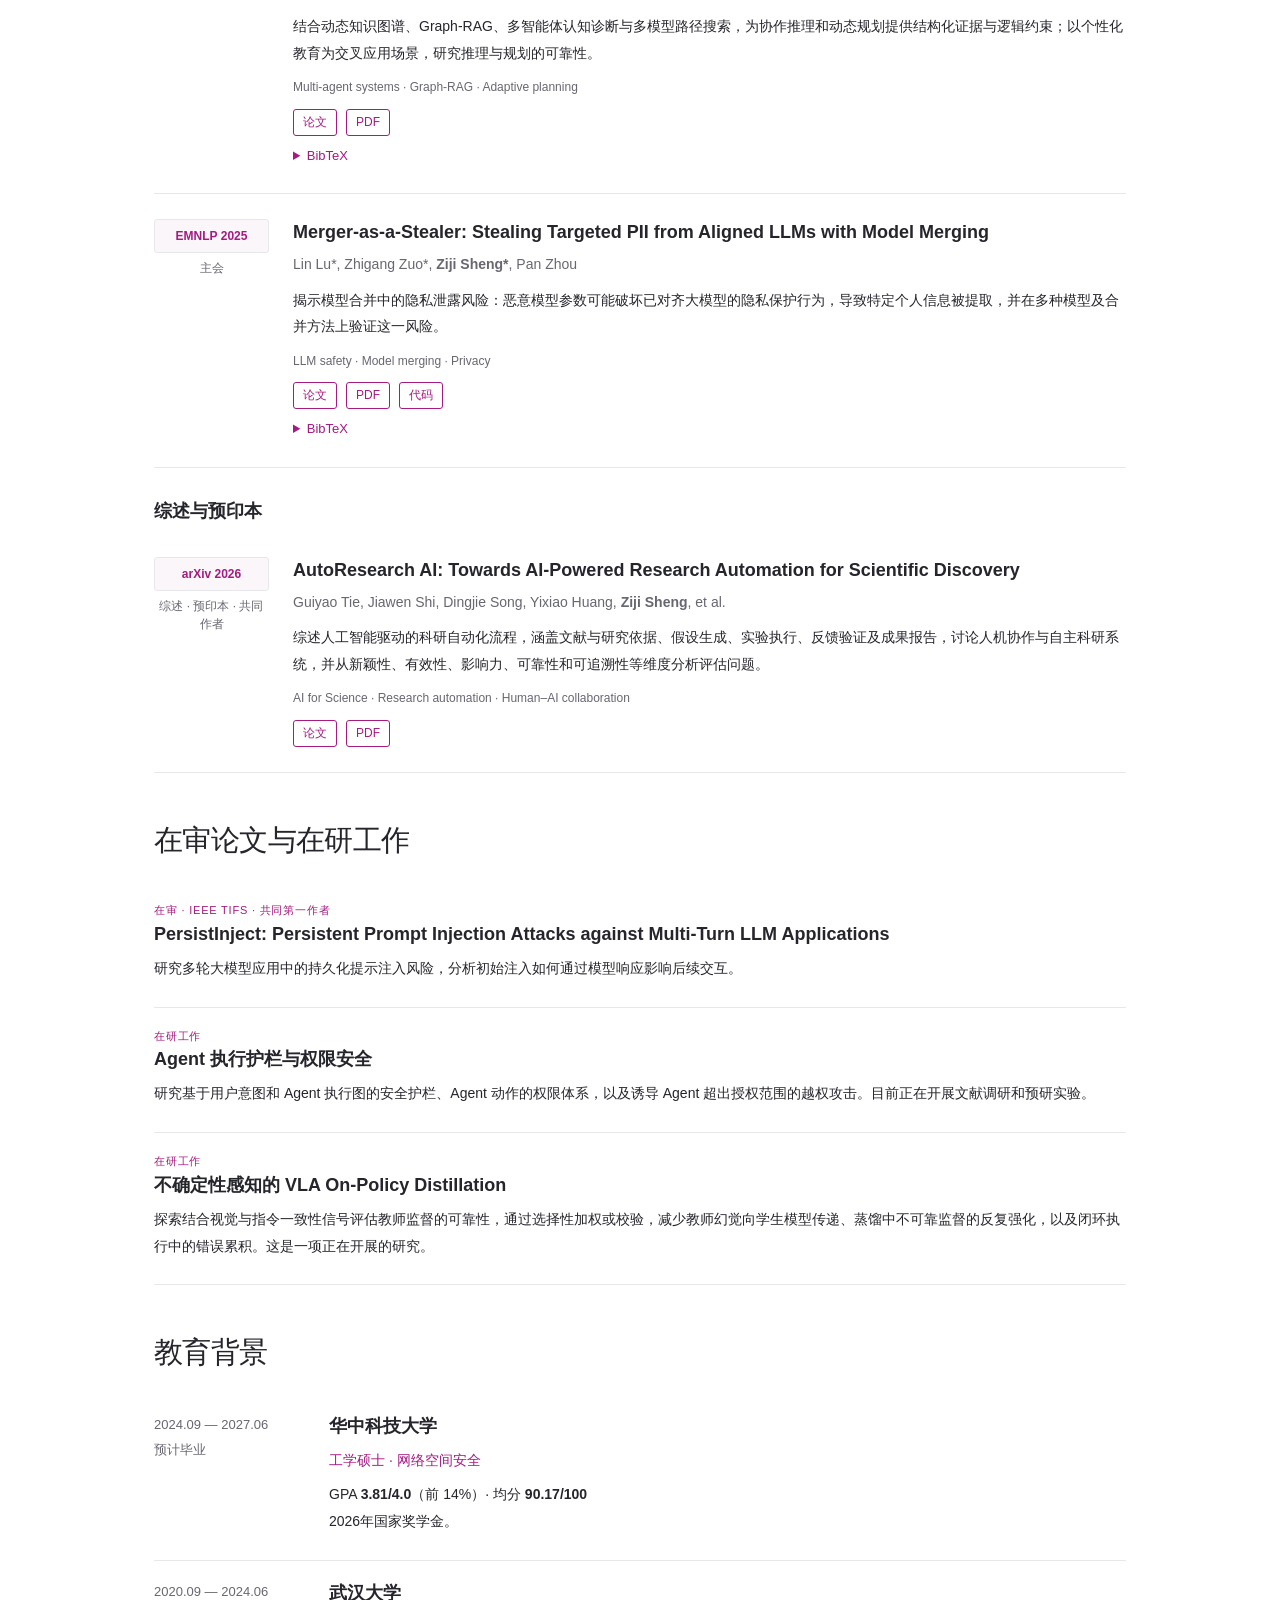
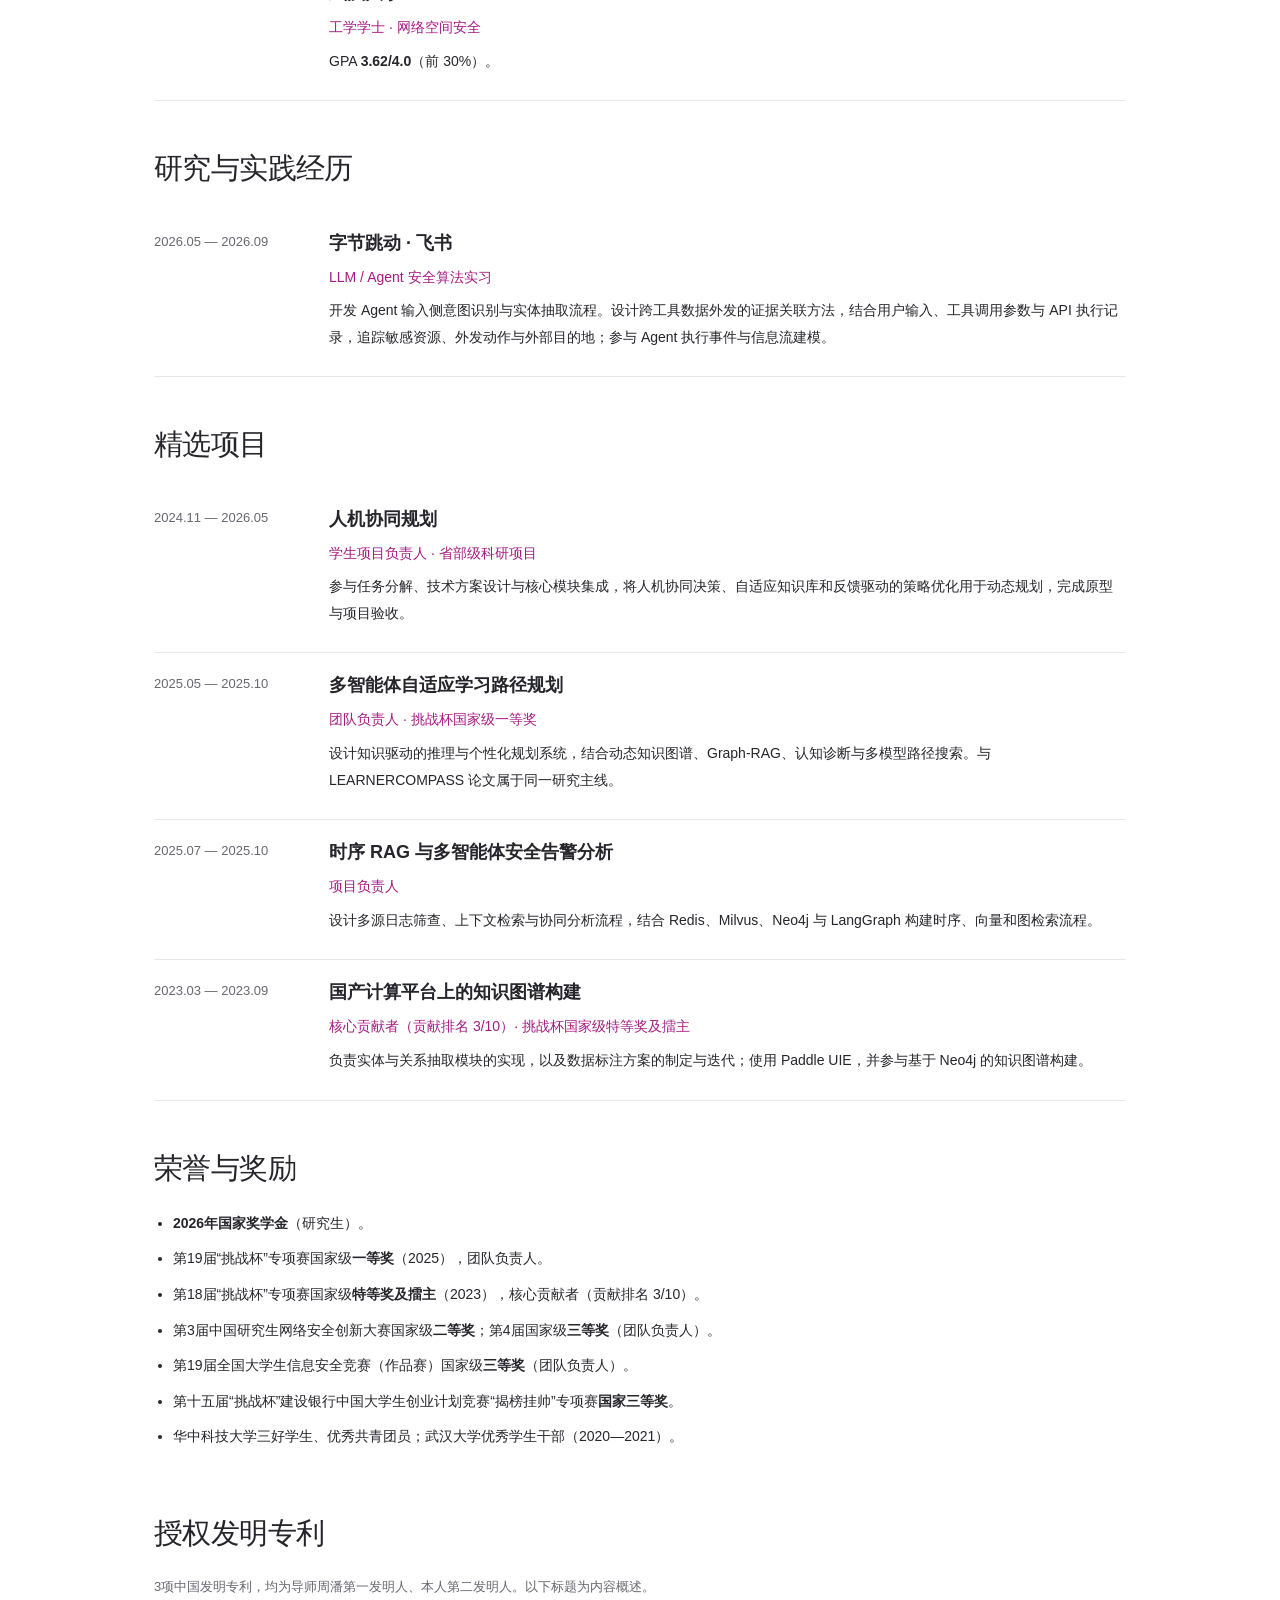
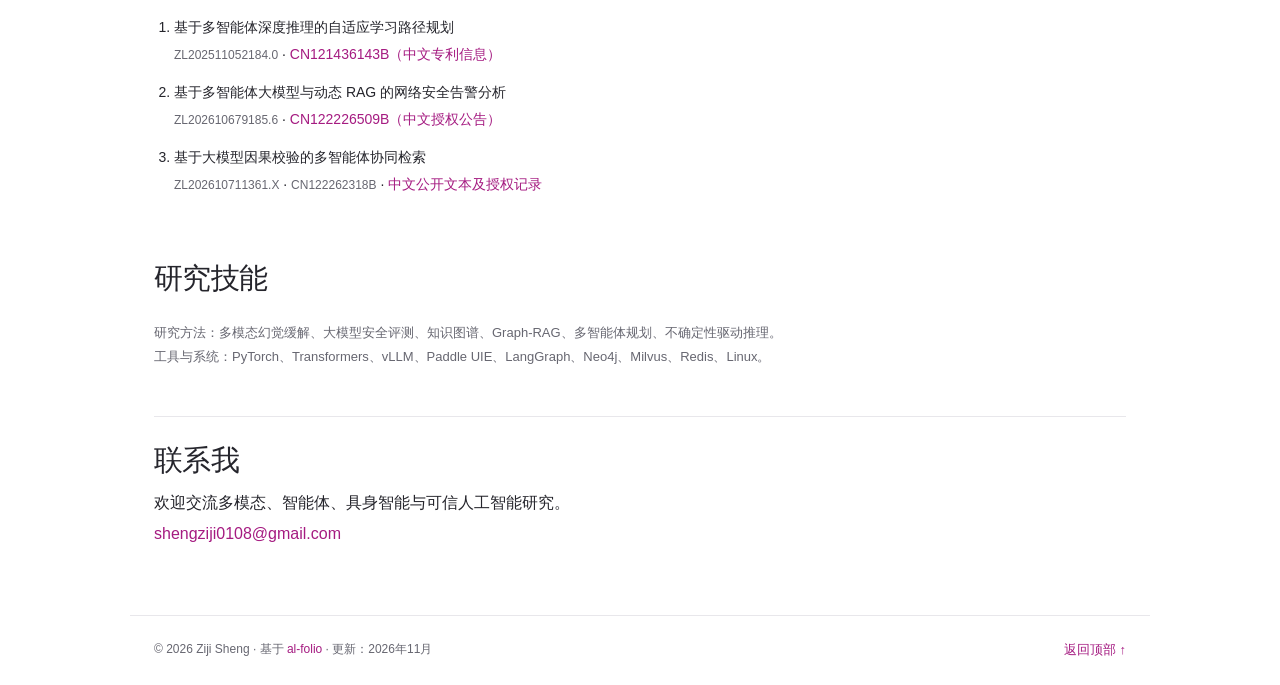
==== commit 4b8f32d1: "Add Spring 2028 to Chinese PhD availability" ====
--- a/zh.html
+++ b/zh.html
@@ -1,5 +1,5 @@
 <!DOCTYPE html>
-<html lang="zh-CN"><head><meta charset="utf-8"><meta name="viewport" content="width=device-width,initial-scale=1"><meta name="description" content="盛子骥，华中科技大学硕士生，研究大模型与智能体安全、知识图谱和多模态可靠性，寻求 2027 年及 2028 年秋季入学的博士机会。"><meta name="theme-color" content="#a51b81"><title>盛子骥 | 学术主页</title><link rel="icon" href="favicon.svg" type="image/svg+xml"><link rel="stylesheet" href="site.css"></head><body class="zh"><header><nav aria-label="主导航"><a class="brand" href="#about"><strong>Ziji</strong> Sheng</a><div class="nav-links"><a href="#about">关于我</a><a href="#publications">论文</a><a href="#experience">经历</a><a href="#honors">荣誉</a><a class="language" href="index.html" lang="en">EN</a><button class="theme" type="button" aria-label="切换深浅主题" aria-pressed="false">◐</button></div></nav></header><main><section class="hero" id="about"><div><div class="eyebrow">多模态 · 智能体 · 具身智能</div><h1>盛子骥</h1><div class="subtitle">华中科技大学 · 硕士研究生</div><p>我目前在华中科技大学攻读工学硕士学位，预计于2027年6月毕业；2024年本科毕业于武汉大学。我的硕士研究由<a href="https://scholar.google.com/citations?user=cTpFPJgAAAAJ&amp;hl=en&amp;oi=ao">周潘教授</a>指导，同时接受<a href="https://scholar.google.com/citations?user=lUw7tVIAAAAJ&amp;hl=en&amp;oi=ao">刘岱宗教授</a>的研究指导。</p><p>我的研究围绕<strong>多模态大模型与多智能体系统的安全、可信及应用</strong>展开，主线从大模型安全延伸至证据驱动的协作推理与规划，再到多模态幻觉缓解。我关注如何让模型的判断与行动建立在可靠、可理解的依据之上。</p><p>我对交叉学科与实际应用保持浓厚兴趣，也希望继续探索多模态大模型、具身智能及世界模型。目前正在研究将不确定性量化引入视觉—语言—动作模型（VLA）的可信学习。</p><div class="actions"><a class="button primary" href="Ziji_Sheng_CV_Chinese.pdf?v=20261109" download="Ziji_Sheng_CV_Chinese.pdf">下载中文简历</a><a href="mailto:shengziji0108@gmail.com"><span class="button">Email</span></a><a href="https://github.com/sziji"><span class="button">GitHub</span></a></div><div class="availability">正在寻求 <strong>2027 年和 2028 年秋季入学的博士机会</strong>，欢迎交流研究方向与合作机会。</div></div><figure class="portrait"><img src="portrait.png" alt="盛子骥个人照片" width="240" height="330"><figcaption>武汉 · 中国</figcaption></figure></section><div class="facts"><div class="fact"><b>3</b>一作 / 共一顶会论文</div><div class="fact"><b>2026</b>国家奖学金</div><div class="fact"><b>3</b>授权发明专利 · 第二发明人</div></div><section class="section" id="research"><h2>研究方向</h2><div class="research-grid"><article><span class="number">01</span><h3>多模态理解与生成</h3><p>利用视觉证据、不确定性量化和按需纠偏，减少多模态大模型幻觉；进一步探索可信生成与具身智能。</p></article><article><span class="number">02</span><h3>证据驱动的智能体</h3><p>结合知识图谱、检索与多智能体协作，研究结构化证据如何支持推理、动态规划与任务执行。</p></article><article><span class="number">03</span><h3>安全、可信与可解释性</h3><p>研究模型合并隐私风险与多轮提示注入，理解模型行为的风险边界，构建可靠、可解释的人工智能系统。</p></article></div></section><section class="section" id="publications"><h2>论文成果</h2><p class="papers-note">第一作者（含共同第一作者）论文。* 表示共同第一作者。</p><article class="paper"><div class="venue"><strong>NeurIPS 2026</strong><span>已录用 · Main Track</span></div><div><h3>Object Hallucination Mitigation in Large Vision-Language Models via Self-Vision Dual Masking and Uncertainty-Triggered Assembly</h3><p class="authors"><strong>Ziji Sheng*</strong>, Guiyao Tie*, Weidong Wang*, Jiawen Shi*, Junhao Dong, Xiaoye Qu, Shanshan Ye, Daizong Liu, Dengpan Ye, Pan Zhou, Jing Zhang</p><p><strong>SIGMA</strong> 是一个免训练的多模态幻觉缓解框架：在模型自身视觉编码器中构建支持与互补双掩码，区分有效视觉证据与可能诱发幻觉的上下文，再通过不确定性门控按需纠偏，无需外部视觉专家。</p><div class="tags">Multimodal LLMs · Visual grounding · Uncertainty</div><div class="paper-links"></div></div></article><article class="paper"><div class="venue"><strong>ACL 2026</strong><span>主会 · 长文</span></div><div><h3>LEARNERCOMPASS: Intelligent Tutoring System with Dynamic Cognitive Diagnosis and Multi-Model Path Planning</h3><p class="authors"><strong>Ziji Sheng*</strong>, Guiyao Tie*, Weidong Wang, Pan Zhou, Daizong Liu</p><p>结合动态知识图谱、Graph-RAG、多智能体认知诊断与多模型路径搜索，为协作推理和动态规划提供结构化证据与逻辑约束；以个性化教育为交叉应用场景，研究推理与规划的可靠性。</p><div class="tags">Multi-agent systems · Graph-RAG · Adaptive planning</div><div class="paper-links"><a href="https://aclanthology.org/2026.acl-long.408/">论文</a><a href="https://aclanthology.org/2026.acl-long.408.pdf">PDF</a></div><details><summary>BibTeX</summary><pre style="white-space:pre-wrap;overflow-wrap:anywhere">@inproceedings{sheng2026learnercompass,
+<html lang="zh-CN"><head><meta charset="utf-8"><meta name="viewport" content="width=device-width,initial-scale=1"><meta name="description" content="盛子骥，华中科技大学硕士生，研究大模型与智能体安全、知识图谱和多模态可靠性，寻求 2027 年秋季、2028 年春季或 2028 年秋季入学的博士机会。"><meta name="theme-color" content="#a51b81"><title>盛子骥 | 学术主页</title><link rel="icon" href="favicon.svg" type="image/svg+xml"><link rel="stylesheet" href="site.css"></head><body class="zh"><header><nav aria-label="主导航"><a class="brand" href="#about"><strong>Ziji</strong> Sheng</a><div class="nav-links"><a href="#about">关于我</a><a href="#publications">论文</a><a href="#experience">经历</a><a href="#honors">荣誉</a><a class="language" href="index.html" lang="en">EN</a><button class="theme" type="button" aria-label="切换深浅主题" aria-pressed="false">◐</button></div></nav></header><main><section class="hero" id="about"><div><div class="eyebrow">多模态 · 智能体 · 具身智能</div><h1>盛子骥</h1><div class="subtitle">华中科技大学 · 硕士研究生</div><p>我目前在华中科技大学攻读工学硕士学位，预计于2027年6月毕业；2024年本科毕业于武汉大学。我的硕士研究由<a href="https://scholar.google.com/citations?user=cTpFPJgAAAAJ&amp;hl=en&amp;oi=ao">周潘教授</a>指导，同时接受<a href="https://scholar.google.com/citations?user=lUw7tVIAAAAJ&amp;hl=en&amp;oi=ao">刘岱宗教授</a>的研究指导。</p><p>我的研究围绕<strong>多模态大模型与多智能体系统的安全、可信及应用</strong>展开，主线从大模型安全延伸至证据驱动的协作推理与规划，再到多模态幻觉缓解。我关注如何让模型的判断与行动建立在可靠、可理解的依据之上。</p><p>我对交叉学科与实际应用保持浓厚兴趣，也希望继续探索多模态大模型、具身智能及世界模型。目前正在研究将不确定性量化引入视觉—语言—动作模型（VLA）的可信学习。</p><div class="actions"><a class="button primary" href="Ziji_Sheng_CV_Chinese.pdf?v=20261109" download="Ziji_Sheng_CV_Chinese.pdf">下载中文简历</a><a href="mailto:shengziji0108@gmail.com"><span class="button">Email</span></a><a href="https://github.com/sziji"><span class="button">GitHub</span></a></div><div class="availability">正在寻求 <strong>2027 年秋季、2028 年春季或 2028 年秋季入学的博士机会</strong>，欢迎交流研究方向与合作机会。</div></div><figure class="portrait"><img src="portrait.png" alt="盛子骥个人照片" width="240" height="330"><figcaption>武汉 · 中国</figcaption></figure></section><div class="facts"><div class="fact"><b>3</b>一作 / 共一顶会论文</div><div class="fact"><b>2026</b>国家奖学金</div><div class="fact"><b>3</b>授权发明专利 · 第二发明人</div></div><section class="section" id="research"><h2>研究方向</h2><div class="research-grid"><article><span class="number">01</span><h3>多模态理解与生成</h3><p>利用视觉证据、不确定性量化和按需纠偏，减少多模态大模型幻觉；进一步探索可信生成与具身智能。</p></article><article><span class="number">02</span><h3>证据驱动的智能体</h3><p>结合知识图谱、检索与多智能体协作，研究结构化证据如何支持推理、动态规划与任务执行。</p></article><article><span class="number">03</span><h3>安全、可信与可解释性</h3><p>研究模型合并隐私风险与多轮提示注入，理解模型行为的风险边界，构建可靠、可解释的人工智能系统。</p></article></div></section><section class="section" id="publications"><h2>论文成果</h2><p class="papers-note">第一作者（含共同第一作者）论文。* 表示共同第一作者。</p><article class="paper"><div class="venue"><strong>NeurIPS 2026</strong><span>已录用 · Main Track</span></div><div><h3>Object Hallucination Mitigation in Large Vision-Language Models via Self-Vision Dual Masking and Uncertainty-Triggered Assembly</h3><p class="authors"><strong>Ziji Sheng*</strong>, Guiyao Tie*, Weidong Wang*, Jiawen Shi*, Junhao Dong, Xiaoye Qu, Shanshan Ye, Daizong Liu, Dengpan Ye, Pan Zhou, Jing Zhang</p><p><strong>SIGMA</strong> 是一个免训练的多模态幻觉缓解框架：在模型自身视觉编码器中构建支持与互补双掩码，区分有效视觉证据与可能诱发幻觉的上下文，再通过不确定性门控按需纠偏，无需外部视觉专家。</p><div class="tags">Multimodal LLMs · Visual grounding · Uncertainty</div><div class="paper-links"></div></div></article><article class="paper"><div class="venue"><strong>ACL 2026</strong><span>主会 · 长文</span></div><div><h3>LEARNERCOMPASS: Intelligent Tutoring System with Dynamic Cognitive Diagnosis and Multi-Model Path Planning</h3><p class="authors"><strong>Ziji Sheng*</strong>, Guiyao Tie*, Weidong Wang, Pan Zhou, Daizong Liu</p><p>结合动态知识图谱、Graph-RAG、多智能体认知诊断与多模型路径搜索，为协作推理和动态规划提供结构化证据与逻辑约束；以个性化教育为交叉应用场景，研究推理与规划的可靠性。</p><div class="tags">Multi-agent systems · Graph-RAG · Adaptive planning</div><div class="paper-links"><a href="https://aclanthology.org/2026.acl-long.408/">论文</a><a href="https://aclanthology.org/2026.acl-long.408.pdf">PDF</a></div><details><summary>BibTeX</summary><pre style="white-space:pre-wrap;overflow-wrap:anywhere">@inproceedings{sheng2026learnercompass,
   title={LEARNERCOMPASS: Intelligent Tutoring System with Dynamic Cognitive Diagnosis and Multi-Model Path Planning},
   author={Sheng, Ziji and Tie, Guiyao and Wang, Weidong and Zhou, Pan and Liu, Daizong},
   booktitle={Proceedings of the 64th Annual Meeting of the Association for Computational Linguistics (Volume 1: Long Papers)},
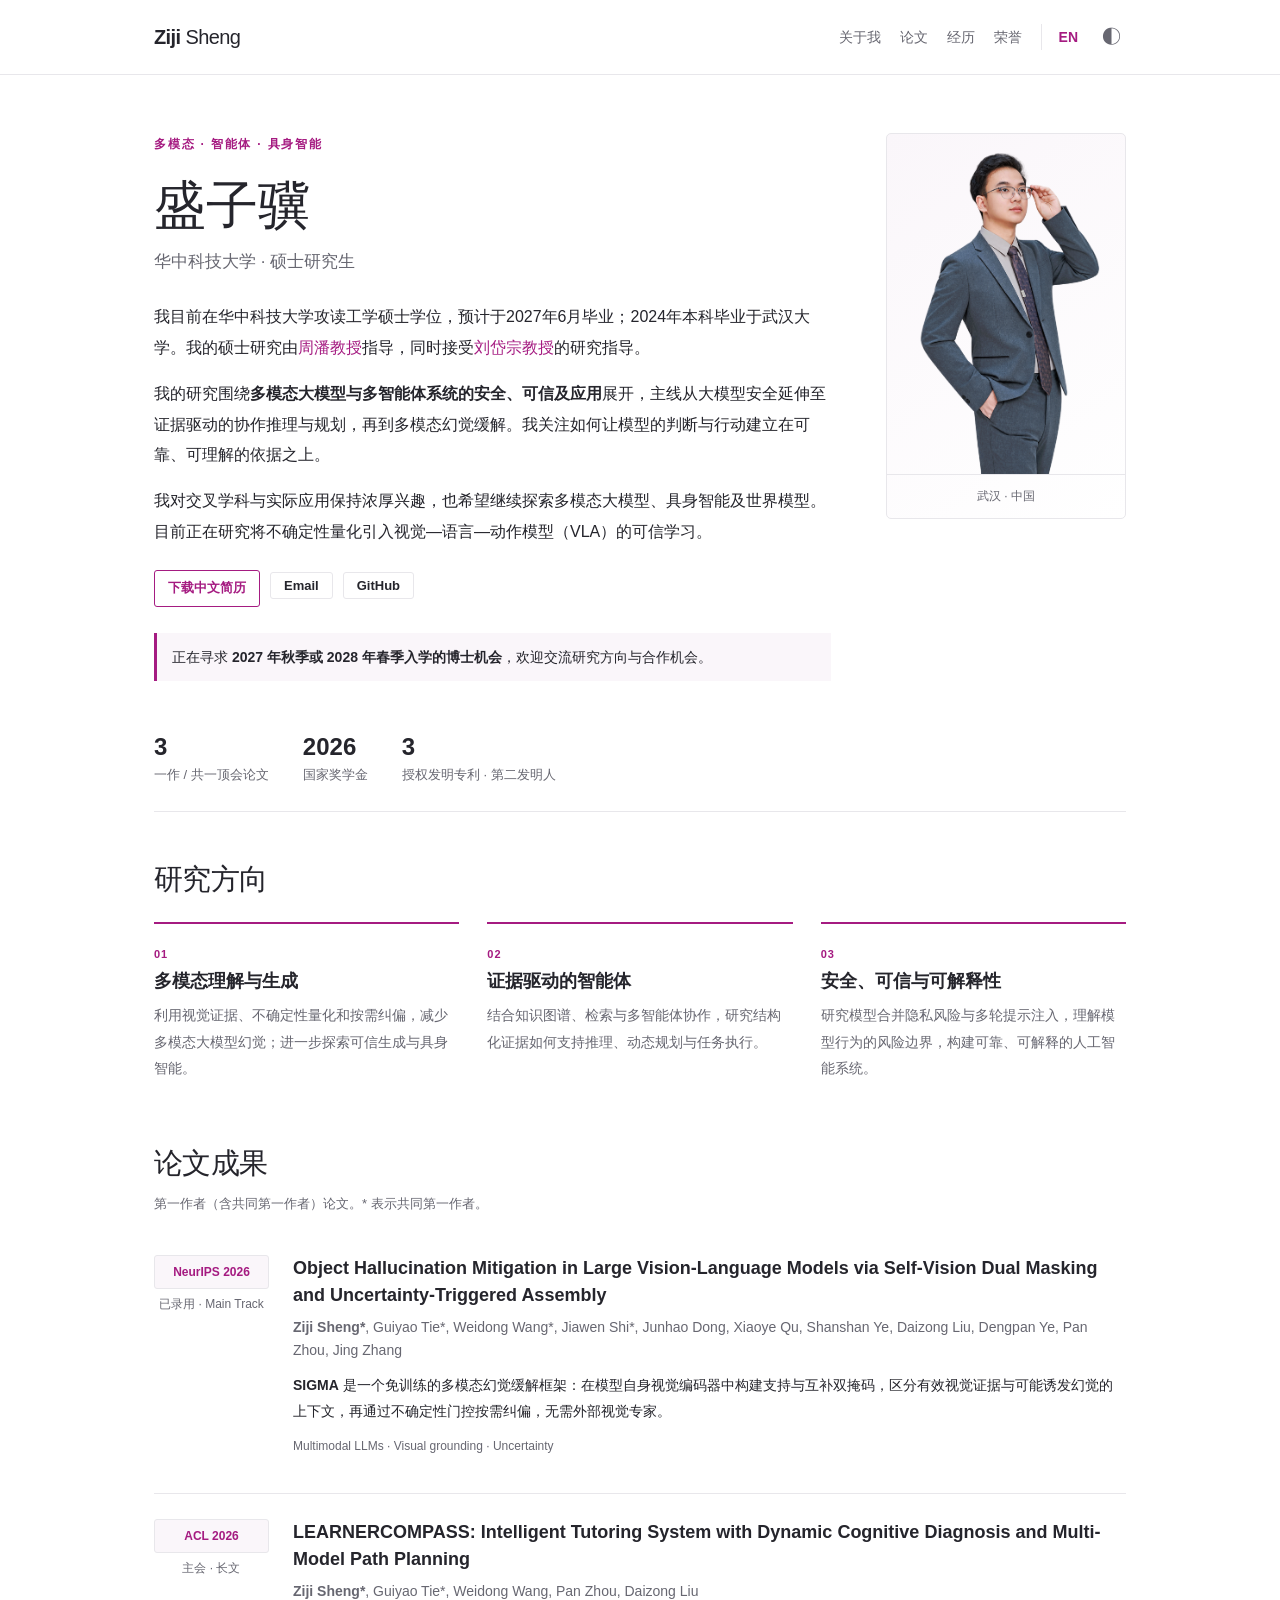
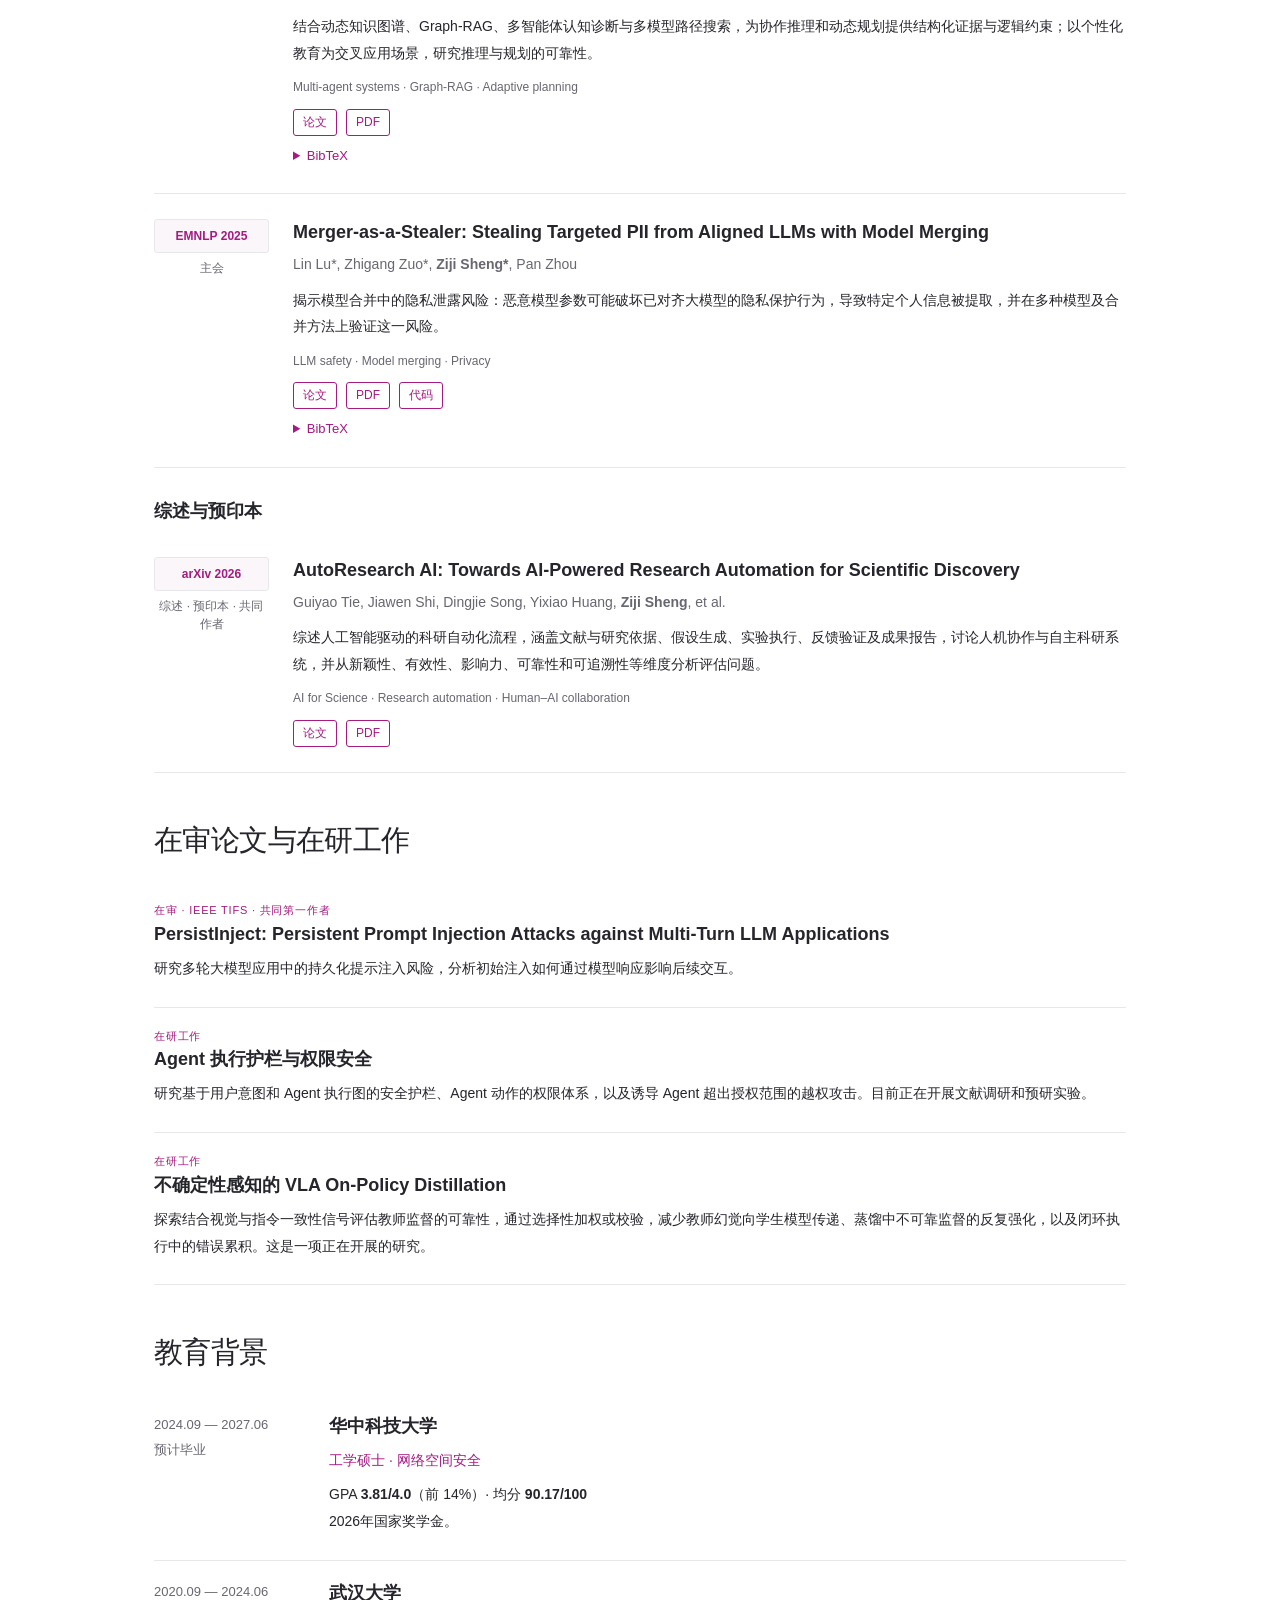
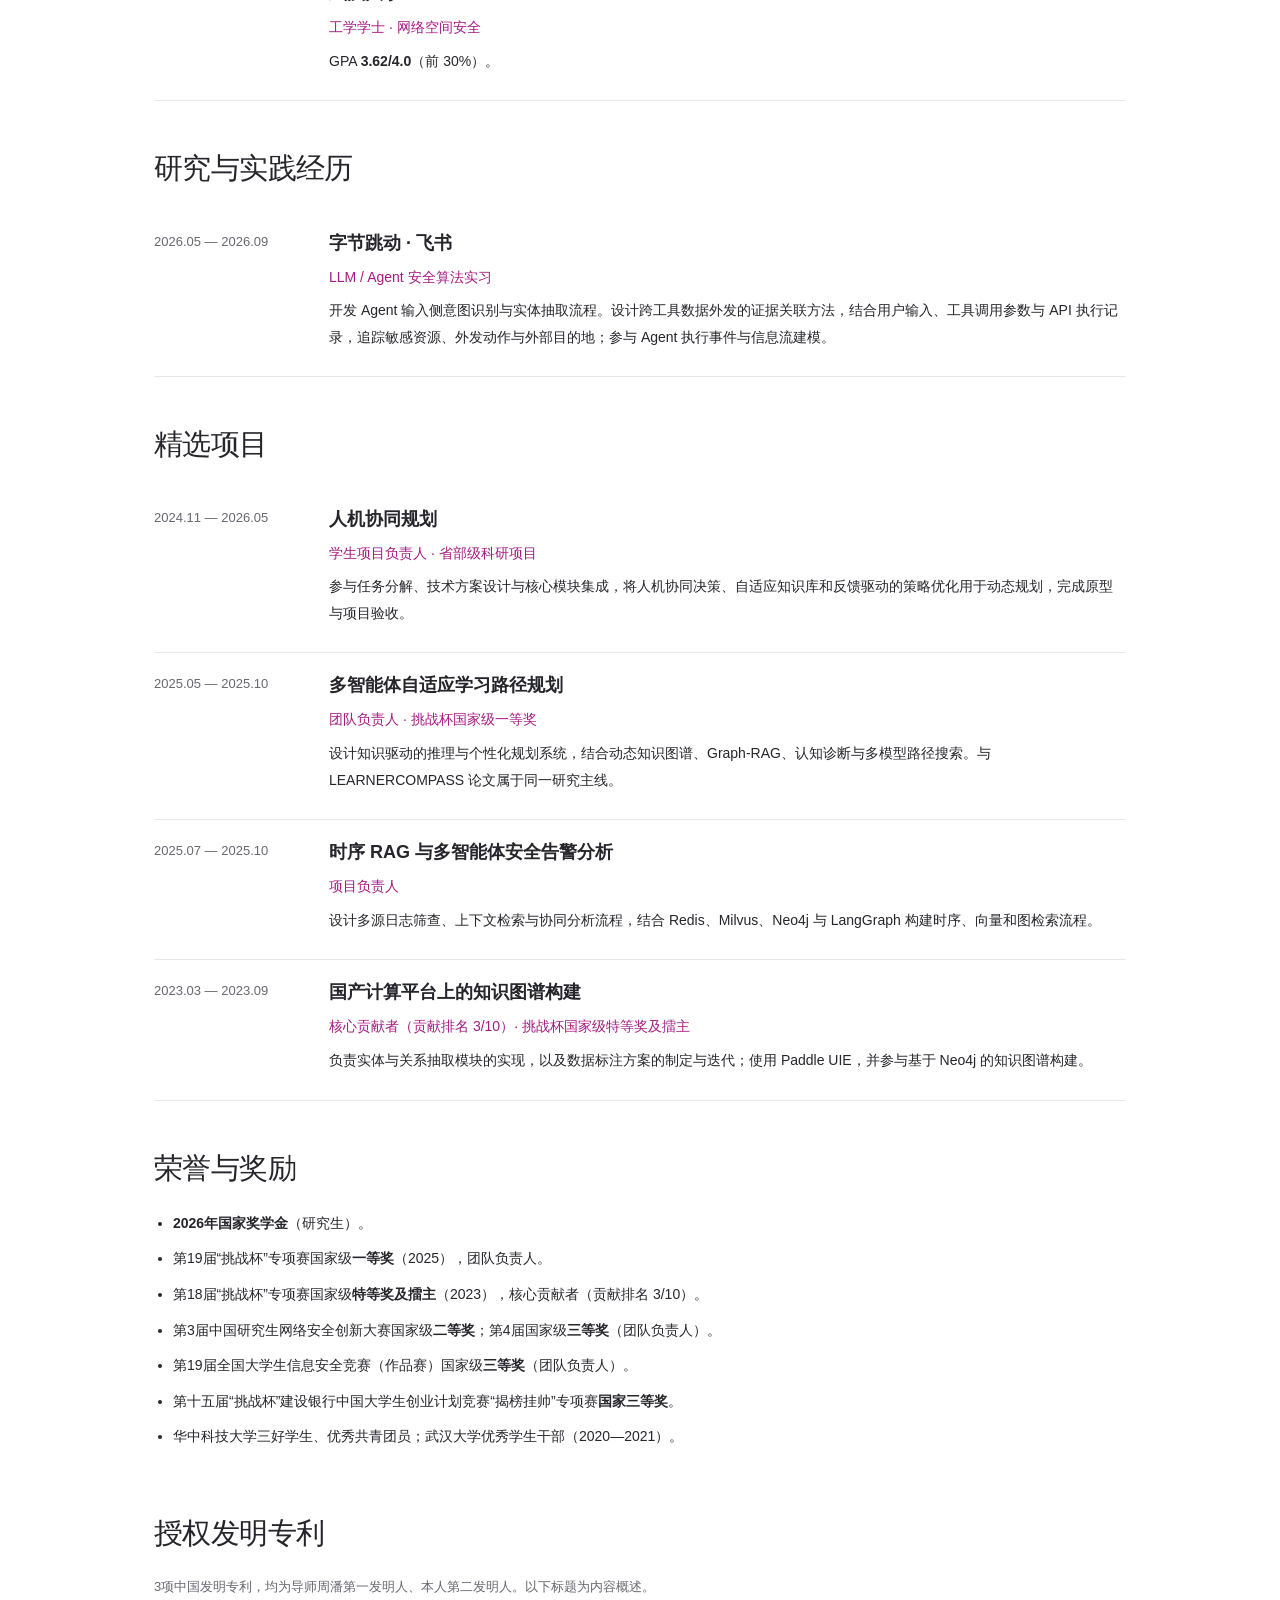
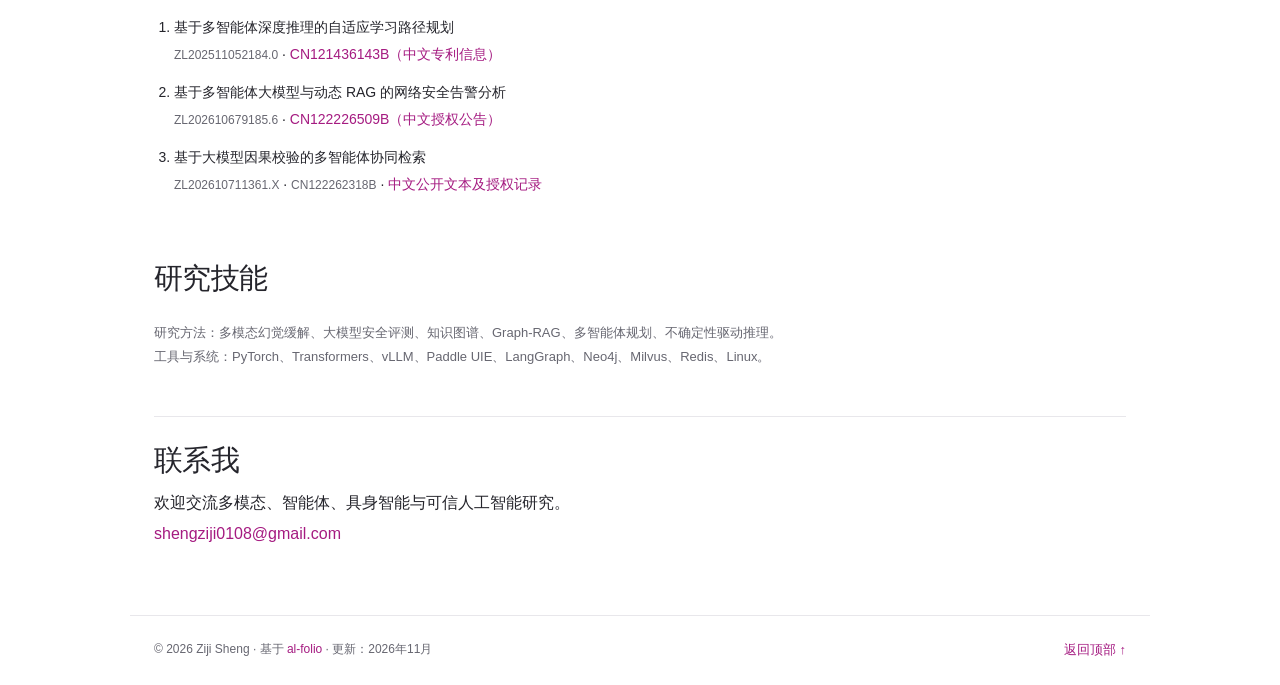
==== commit 5f272cdc: "Remove Fall 2028 from Chinese PhD availability" ====
--- a/zh.html
+++ b/zh.html
@@ -1,5 +1,5 @@
 <!DOCTYPE html>
-<html lang="zh-CN"><head><meta charset="utf-8"><meta name="viewport" content="width=device-width,initial-scale=1"><meta name="description" content="盛子骥，华中科技大学硕士生，研究大模型与智能体安全、知识图谱和多模态可靠性，寻求 2027 年秋季、2028 年春季或 2028 年秋季入学的博士机会。"><meta name="theme-color" content="#a51b81"><title>盛子骥 | 学术主页</title><link rel="icon" href="favicon.svg" type="image/svg+xml"><link rel="stylesheet" href="site.css"></head><body class="zh"><header><nav aria-label="主导航"><a class="brand" href="#about"><strong>Ziji</strong> Sheng</a><div class="nav-links"><a href="#about">关于我</a><a href="#publications">论文</a><a href="#experience">经历</a><a href="#honors">荣誉</a><a class="language" href="index.html" lang="en">EN</a><button class="theme" type="button" aria-label="切换深浅主题" aria-pressed="false">◐</button></div></nav></header><main><section class="hero" id="about"><div><div class="eyebrow">多模态 · 智能体 · 具身智能</div><h1>盛子骥</h1><div class="subtitle">华中科技大学 · 硕士研究生</div><p>我目前在华中科技大学攻读工学硕士学位，预计于2027年6月毕业；2024年本科毕业于武汉大学。我的硕士研究由<a href="https://scholar.google.com/citations?user=cTpFPJgAAAAJ&amp;hl=en&amp;oi=ao">周潘教授</a>指导，同时接受<a href="https://scholar.google.com/citations?user=lUw7tVIAAAAJ&amp;hl=en&amp;oi=ao">刘岱宗教授</a>的研究指导。</p><p>我的研究围绕<strong>多模态大模型与多智能体系统的安全、可信及应用</strong>展开，主线从大模型安全延伸至证据驱动的协作推理与规划，再到多模态幻觉缓解。我关注如何让模型的判断与行动建立在可靠、可理解的依据之上。</p><p>我对交叉学科与实际应用保持浓厚兴趣，也希望继续探索多模态大模型、具身智能及世界模型。目前正在研究将不确定性量化引入视觉—语言—动作模型（VLA）的可信学习。</p><div class="actions"><a class="button primary" href="Ziji_Sheng_CV_Chinese.pdf?v=20261109" download="Ziji_Sheng_CV_Chinese.pdf">下载中文简历</a><a href="mailto:shengziji0108@gmail.com"><span class="button">Email</span></a><a href="https://github.com/sziji"><span class="button">GitHub</span></a></div><div class="availability">正在寻求 <strong>2027 年秋季、2028 年春季或 2028 年秋季入学的博士机会</strong>，欢迎交流研究方向与合作机会。</div></div><figure class="portrait"><img src="portrait.png" alt="盛子骥个人照片" width="240" height="330"><figcaption>武汉 · 中国</figcaption></figure></section><div class="facts"><div class="fact"><b>3</b>一作 / 共一顶会论文</div><div class="fact"><b>2026</b>国家奖学金</div><div class="fact"><b>3</b>授权发明专利 · 第二发明人</div></div><section class="section" id="research"><h2>研究方向</h2><div class="research-grid"><article><span class="number">01</span><h3>多模态理解与生成</h3><p>利用视觉证据、不确定性量化和按需纠偏，减少多模态大模型幻觉；进一步探索可信生成与具身智能。</p></article><article><span class="number">02</span><h3>证据驱动的智能体</h3><p>结合知识图谱、检索与多智能体协作，研究结构化证据如何支持推理、动态规划与任务执行。</p></article><article><span class="number">03</span><h3>安全、可信与可解释性</h3><p>研究模型合并隐私风险与多轮提示注入，理解模型行为的风险边界，构建可靠、可解释的人工智能系统。</p></article></div></section><section class="section" id="publications"><h2>论文成果</h2><p class="papers-note">第一作者（含共同第一作者）论文。* 表示共同第一作者。</p><article class="paper"><div class="venue"><strong>NeurIPS 2026</strong><span>已录用 · Main Track</span></div><div><h3>Object Hallucination Mitigation in Large Vision-Language Models via Self-Vision Dual Masking and Uncertainty-Triggered Assembly</h3><p class="authors"><strong>Ziji Sheng*</strong>, Guiyao Tie*, Weidong Wang*, Jiawen Shi*, Junhao Dong, Xiaoye Qu, Shanshan Ye, Daizong Liu, Dengpan Ye, Pan Zhou, Jing Zhang</p><p><strong>SIGMA</strong> 是一个免训练的多模态幻觉缓解框架：在模型自身视觉编码器中构建支持与互补双掩码，区分有效视觉证据与可能诱发幻觉的上下文，再通过不确定性门控按需纠偏，无需外部视觉专家。</p><div class="tags">Multimodal LLMs · Visual grounding · Uncertainty</div><div class="paper-links"></div></div></article><article class="paper"><div class="venue"><strong>ACL 2026</strong><span>主会 · 长文</span></div><div><h3>LEARNERCOMPASS: Intelligent Tutoring System with Dynamic Cognitive Diagnosis and Multi-Model Path Planning</h3><p class="authors"><strong>Ziji Sheng*</strong>, Guiyao Tie*, Weidong Wang, Pan Zhou, Daizong Liu</p><p>结合动态知识图谱、Graph-RAG、多智能体认知诊断与多模型路径搜索，为协作推理和动态规划提供结构化证据与逻辑约束；以个性化教育为交叉应用场景，研究推理与规划的可靠性。</p><div class="tags">Multi-agent systems · Graph-RAG · Adaptive planning</div><div class="paper-links"><a href="https://aclanthology.org/2026.acl-long.408/">论文</a><a href="https://aclanthology.org/2026.acl-long.408.pdf">PDF</a></div><details><summary>BibTeX</summary><pre style="white-space:pre-wrap;overflow-wrap:anywhere">@inproceedings{sheng2026learnercompass,
+<html lang="zh-CN"><head><meta charset="utf-8"><meta name="viewport" content="width=device-width,initial-scale=1"><meta name="description" content="盛子骥，华中科技大学硕士生，研究大模型与智能体安全、知识图谱和多模态可靠性，寻求 2027 年秋季或 2028 年春季入学的博士机会。"><meta name="theme-color" content="#a51b81"><title>盛子骥 | 学术主页</title><link rel="icon" href="favicon.svg" type="image/svg+xml"><link rel="stylesheet" href="site.css"></head><body class="zh"><header><nav aria-label="主导航"><a class="brand" href="#about"><strong>Ziji</strong> Sheng</a><div class="nav-links"><a href="#about">关于我</a><a href="#publications">论文</a><a href="#experience">经历</a><a href="#honors">荣誉</a><a class="language" href="index.html" lang="en">EN</a><button class="theme" type="button" aria-label="切换深浅主题" aria-pressed="false">◐</button></div></nav></header><main><section class="hero" id="about"><div><div class="eyebrow">多模态 · 智能体 · 具身智能</div><h1>盛子骥</h1><div class="subtitle">华中科技大学 · 硕士研究生</div><p>我目前在华中科技大学攻读工学硕士学位，预计于2027年6月毕业；2024年本科毕业于武汉大学。我的硕士研究由<a href="https://scholar.google.com/citations?user=cTpFPJgAAAAJ&amp;hl=en&amp;oi=ao">周潘教授</a>指导，同时接受<a href="https://scholar.google.com/citations?user=lUw7tVIAAAAJ&amp;hl=en&amp;oi=ao">刘岱宗教授</a>的研究指导。</p><p>我的研究围绕<strong>多模态大模型与多智能体系统的安全、可信及应用</strong>展开，主线从大模型安全延伸至证据驱动的协作推理与规划，再到多模态幻觉缓解。我关注如何让模型的判断与行动建立在可靠、可理解的依据之上。</p><p>我对交叉学科与实际应用保持浓厚兴趣，也希望继续探索多模态大模型、具身智能及世界模型。目前正在研究将不确定性量化引入视觉—语言—动作模型（VLA）的可信学习。</p><div class="actions"><a class="button primary" href="Ziji_Sheng_CV_Chinese.pdf?v=20261109" download="Ziji_Sheng_CV_Chinese.pdf">下载中文简历</a><a href="mailto:shengziji0108@gmail.com"><span class="button">Email</span></a><a href="https://github.com/sziji"><span class="button">GitHub</span></a></div><div class="availability">正在寻求 <strong>2027 年秋季或 2028 年春季入学的博士机会</strong>，欢迎交流研究方向与合作机会。</div></div><figure class="portrait"><img src="portrait.png" alt="盛子骥个人照片" width="240" height="330"><figcaption>武汉 · 中国</figcaption></figure></section><div class="facts"><div class="fact"><b>3</b>一作 / 共一顶会论文</div><div class="fact"><b>2026</b>国家奖学金</div><div class="fact"><b>3</b>授权发明专利 · 第二发明人</div></div><section class="section" id="research"><h2>研究方向</h2><div class="research-grid"><article><span class="number">01</span><h3>多模态理解与生成</h3><p>利用视觉证据、不确定性量化和按需纠偏，减少多模态大模型幻觉；进一步探索可信生成与具身智能。</p></article><article><span class="number">02</span><h3>证据驱动的智能体</h3><p>结合知识图谱、检索与多智能体协作，研究结构化证据如何支持推理、动态规划与任务执行。</p></article><article><span class="number">03</span><h3>安全、可信与可解释性</h3><p>研究模型合并隐私风险与多轮提示注入，理解模型行为的风险边界，构建可靠、可解释的人工智能系统。</p></article></div></section><section class="section" id="publications"><h2>论文成果</h2><p class="papers-note">第一作者（含共同第一作者）论文。* 表示共同第一作者。</p><article class="paper"><div class="venue"><strong>NeurIPS 2026</strong><span>已录用 · Main Track</span></div><div><h3>Object Hallucination Mitigation in Large Vision-Language Models via Self-Vision Dual Masking and Uncertainty-Triggered Assembly</h3><p class="authors"><strong>Ziji Sheng*</strong>, Guiyao Tie*, Weidong Wang*, Jiawen Shi*, Junhao Dong, Xiaoye Qu, Shanshan Ye, Daizong Liu, Dengpan Ye, Pan Zhou, Jing Zhang</p><p><strong>SIGMA</strong> 是一个免训练的多模态幻觉缓解框架：在模型自身视觉编码器中构建支持与互补双掩码，区分有效视觉证据与可能诱发幻觉的上下文，再通过不确定性门控按需纠偏，无需外部视觉专家。</p><div class="tags">Multimodal LLMs · Visual grounding · Uncertainty</div><div class="paper-links"></div></div></article><article class="paper"><div class="venue"><strong>ACL 2026</strong><span>主会 · 长文</span></div><div><h3>LEARNERCOMPASS: Intelligent Tutoring System with Dynamic Cognitive Diagnosis and Multi-Model Path Planning</h3><p class="authors"><strong>Ziji Sheng*</strong>, Guiyao Tie*, Weidong Wang, Pan Zhou, Daizong Liu</p><p>结合动态知识图谱、Graph-RAG、多智能体认知诊断与多模型路径搜索，为协作推理和动态规划提供结构化证据与逻辑约束；以个性化教育为交叉应用场景，研究推理与规划的可靠性。</p><div class="tags">Multi-agent systems · Graph-RAG · Adaptive planning</div><div class="paper-links"><a href="https://aclanthology.org/2026.acl-long.408/">论文</a><a href="https://aclanthology.org/2026.acl-long.408.pdf">PDF</a></div><details><summary>BibTeX</summary><pre style="white-space:pre-wrap;overflow-wrap:anywhere">@inproceedings{sheng2026learnercompass,
   title={LEARNERCOMPASS: Intelligent Tutoring System with Dynamic Cognitive Diagnosis and Multi-Model Path Planning},
   author={Sheng, Ziji and Tie, Guiyao and Wang, Weidong and Zhou, Pan and Liu, Daizong},
   booktitle={Proceedings of the 64th Annual Meeting of the Association for Computational Linguistics (Volume 1: Long Papers)},
